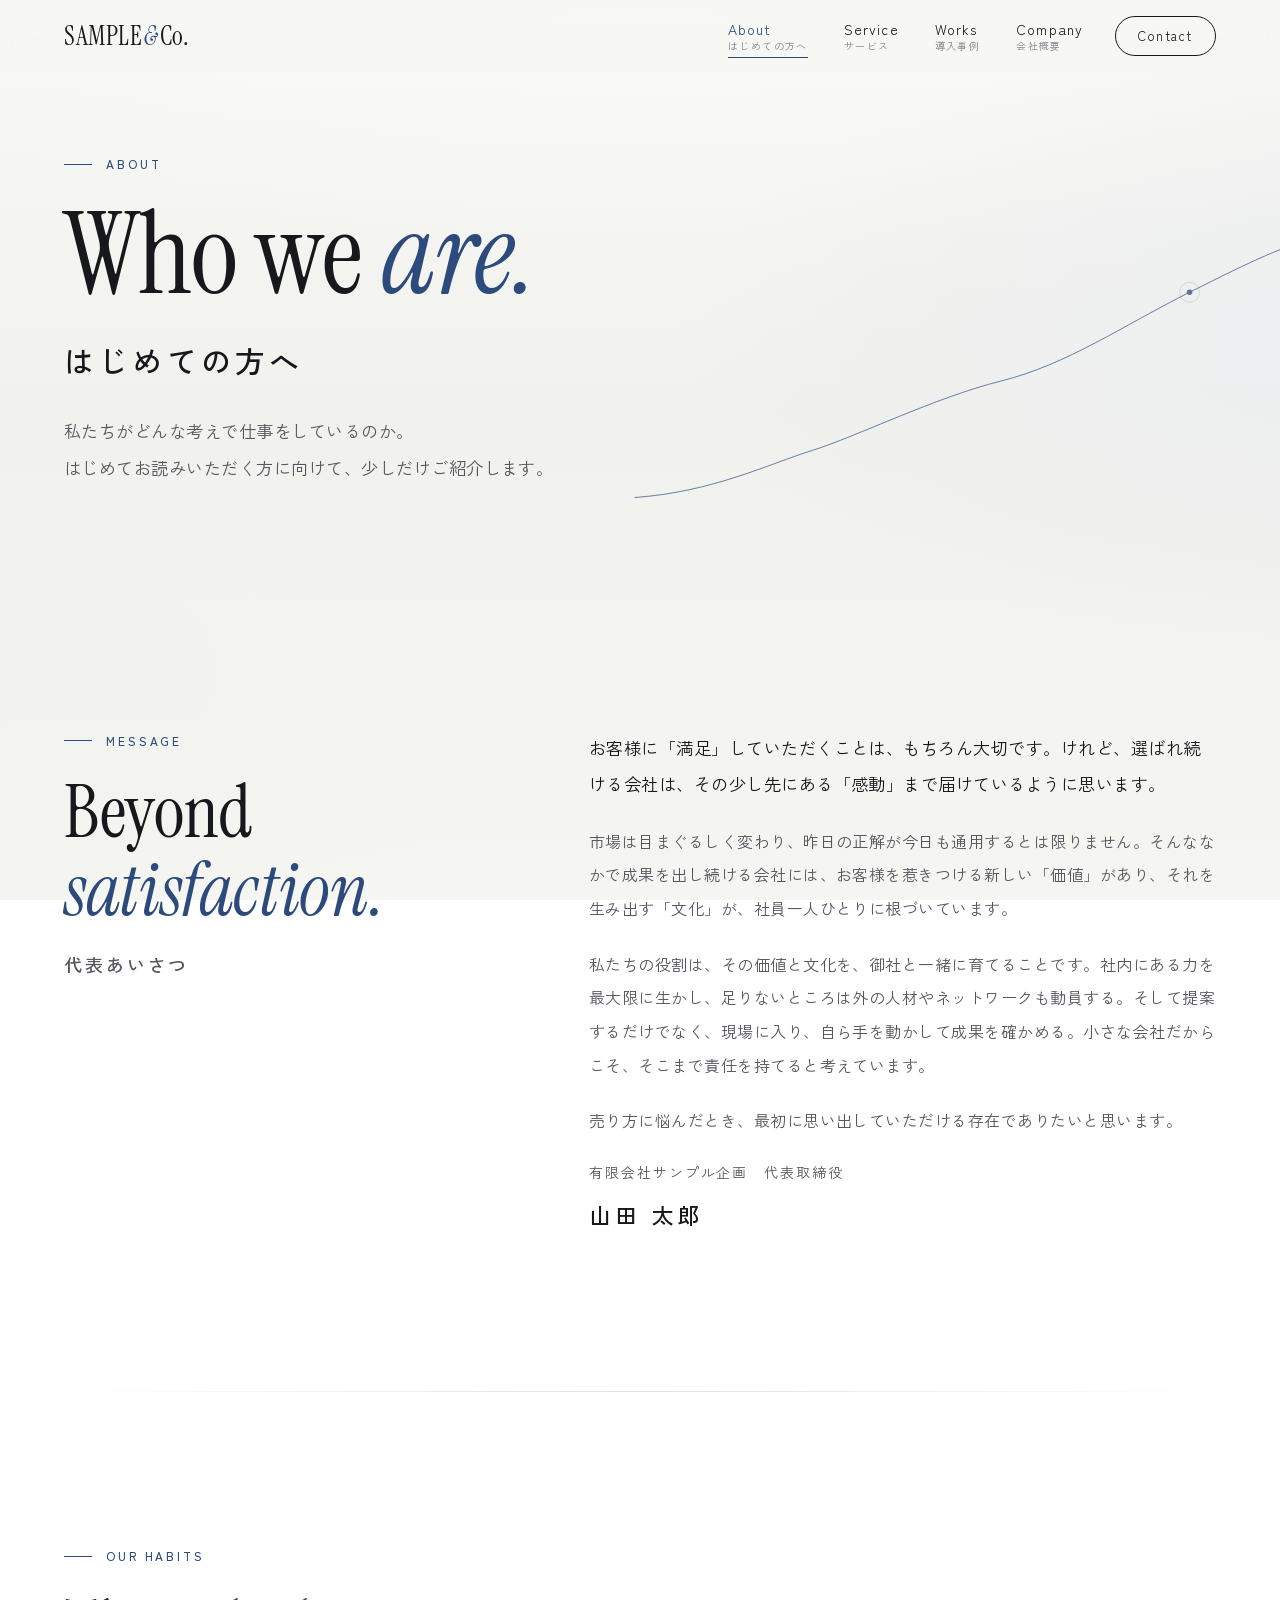
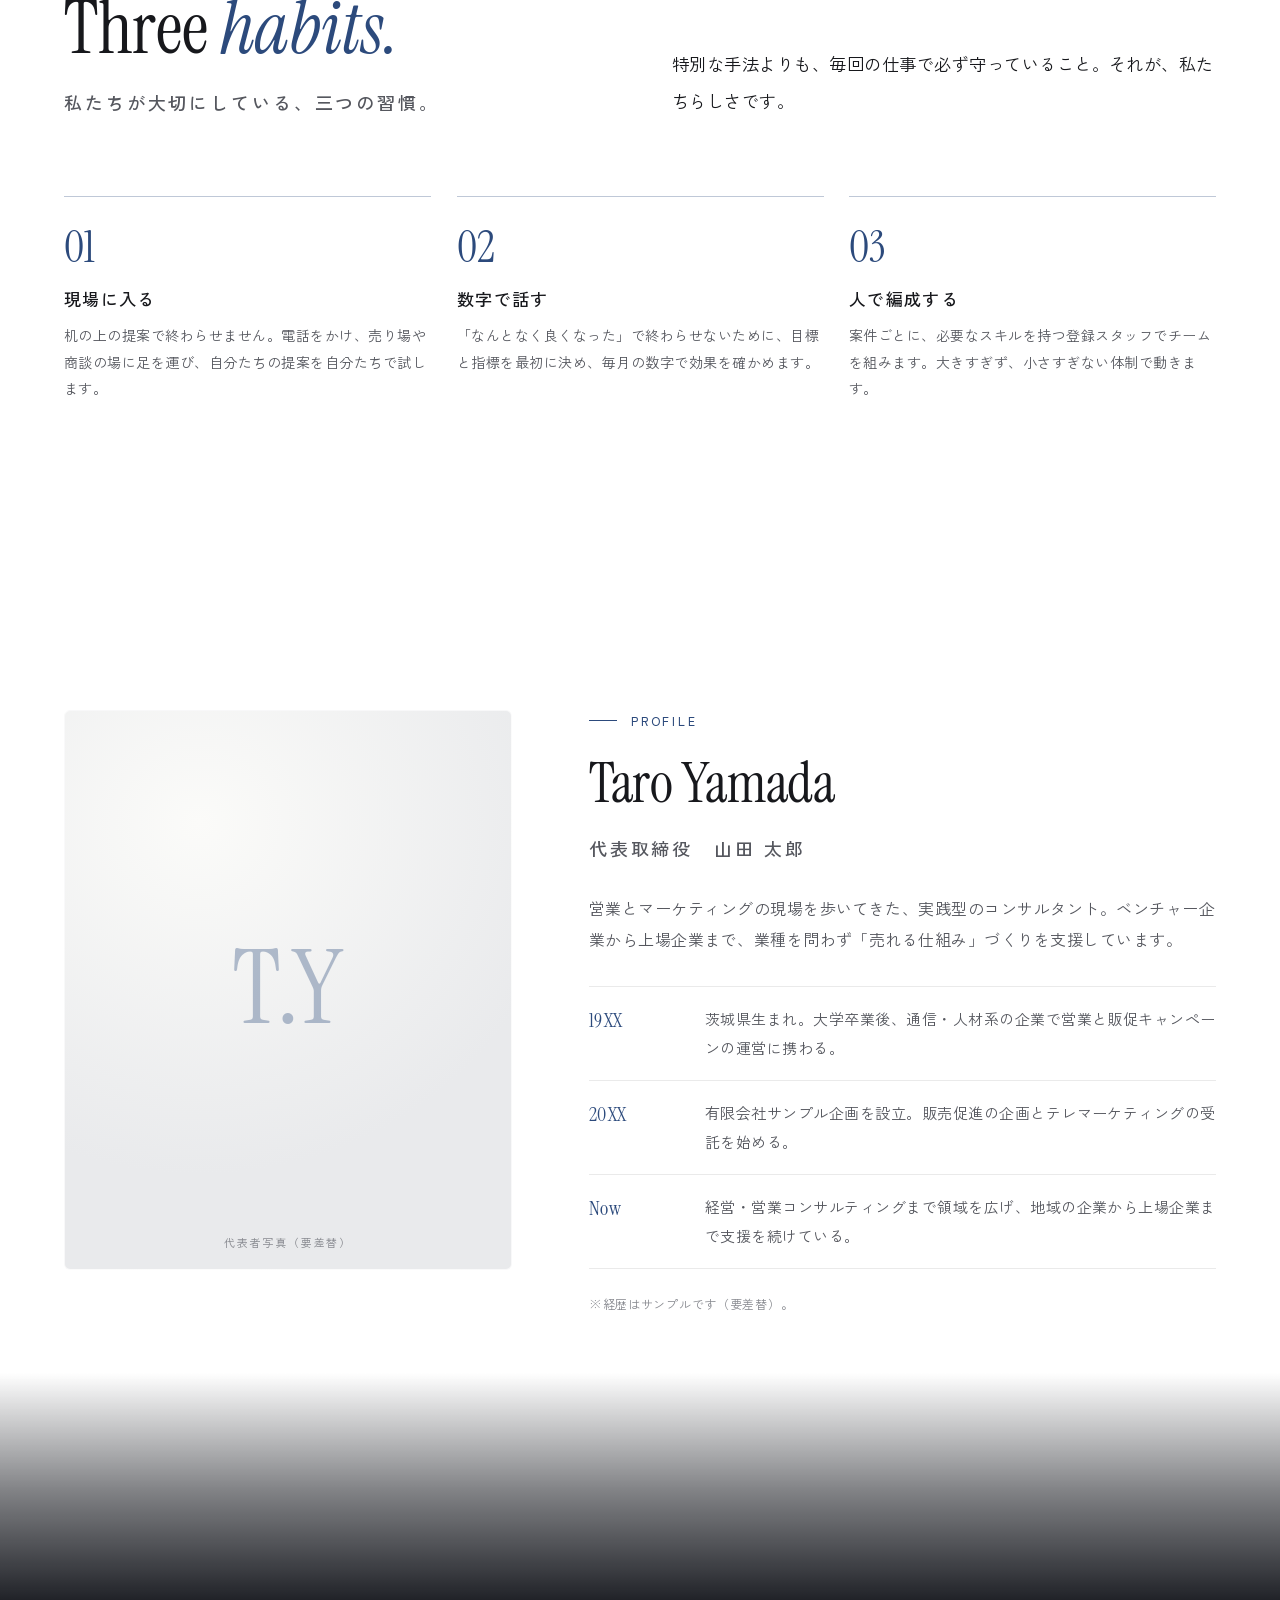
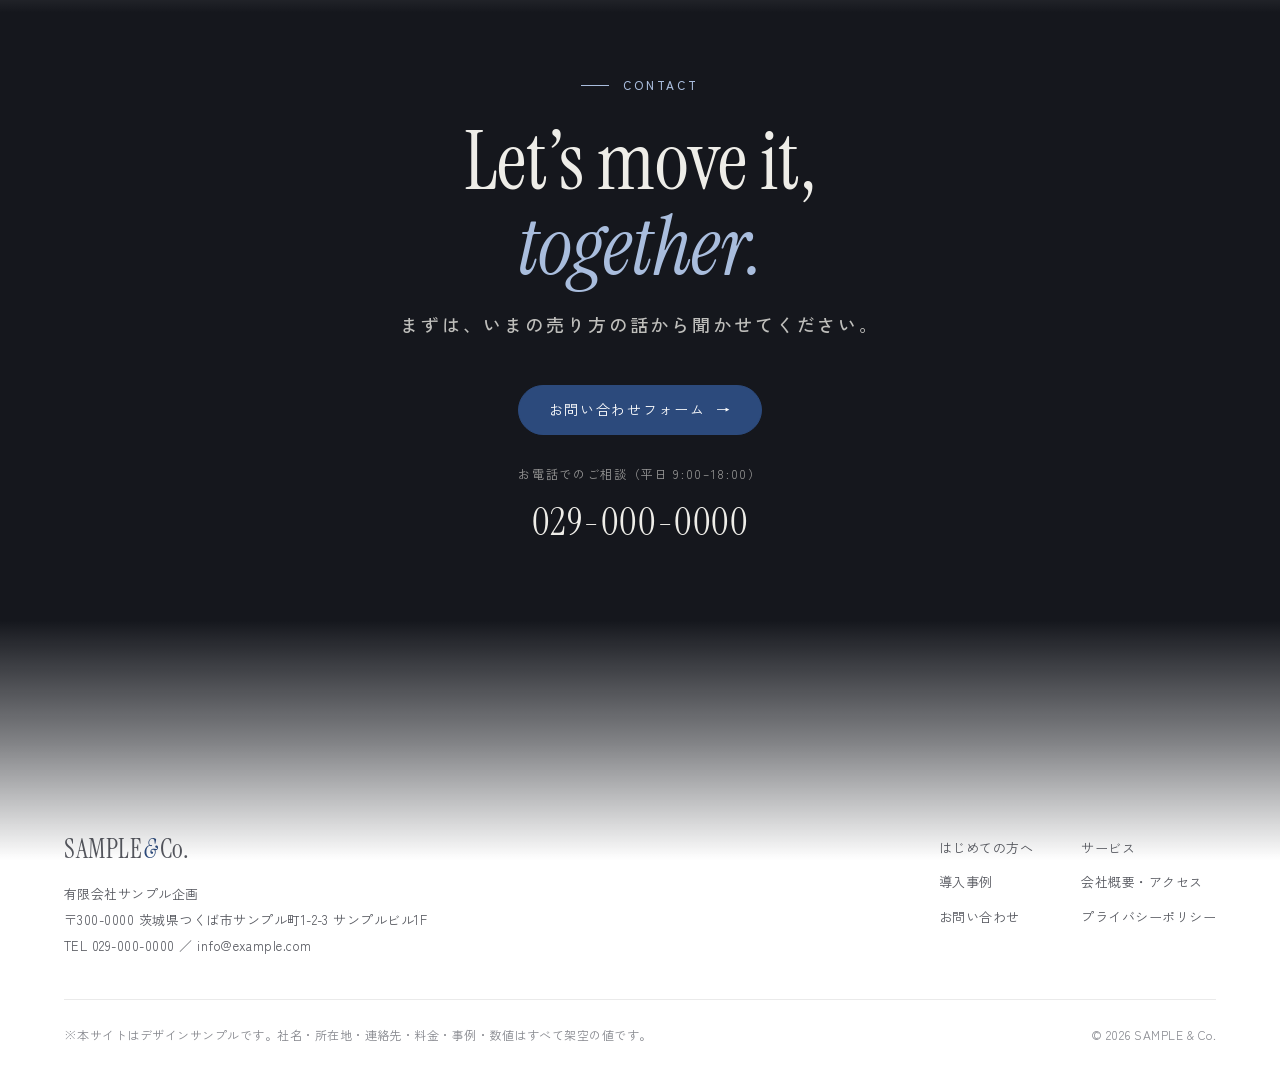
==== about.html @ 2509d03f "Add corporate site renewal sample (static, 8 pages) Sales/marketing consulting company site with sam" ====
<!DOCTYPE html>
<html lang="ja">
<head>
<meta charset="UTF-8">
<meta name="viewport" content="width=device-width, initial-scale=1">
<script>document.documentElement.classList.add('js')</script>
<title>はじめての方へ｜SAMPLE &amp; Co.</title>
<meta name="description" content="SAMPLE & Co.（有限会社サンプル企画）の考え方と働き方。企画を渡して終わりにせず、現場で動き、数字で確かめ、人で編成するマーケティング会社です。">
<!-- 要差替: サンプル公開中は検索除外。本番公開時にこの行を削除 -->
<meta name="robots" content="noindex, nofollow">
<link rel="canonical" href="https://fujikurakenjiwork-beep.github.io/marketing-consulting-hp/about.html">
<meta property="og:type" content="article">
<meta property="og:site_name" content="SAMPLE &amp; Co.">
<meta property="og:title" content="はじめての方へ｜SAMPLE &amp; Co.">
<meta property="og:description" content="SAMPLE & Co.（有限会社サンプル企画）の考え方と働き方。企画を渡して終わりにせず、現場で動き、数字で確かめ、人で編成するマーケティング会社です。">
<meta property="og:url" content="https://fujikurakenjiwork-beep.github.io/marketing-consulting-hp/about.html">
<link rel="icon" href="favicon.svg" type="image/svg+xml">
<link rel="preconnect" href="https://fonts.googleapis.com">
<link rel="preconnect" href="https://fonts.gstatic.com" crossorigin>
<link href="https://fonts.googleapis.com/css2?family=Instrument+Serif:ital@0;1&family=Zen+Kaku+Gothic+New:wght@400;500;700&display=swap" rel="stylesheet">
<link rel="stylesheet" href="assets/style.css">
</head>
<body>
<div class="bg-canvas" aria-hidden="true"></div>
<div class="bg-grain" aria-hidden="true"></div>
<a class="skip" href="#main">本文へスキップ</a>

<header class="header">
  <a class="logo" href="index.html" aria-label="SAMPLE &amp; Co. トップページ">SAMPLE<i>&amp;</i>Co.</a>
  <nav class="nav" aria-label="メイン">
    <a href="about.html" aria-current="page">About<small>はじめての方へ</small></a>
    <a href="service.html">Service<small>サービス</small></a>
    <a href="works.html">Works<small>導入事例</small></a>
    <a href="company.html">Company<small>会社概要</small></a>
  </nav>
  <a class="btn btn--sm header-cta" href="contact.html">Contact</a>
  <button class="menu-btn" type="button" aria-expanded="false" aria-controls="sp-menu" aria-label="メニューを開く"><span></span><span></span></button>
</header>
<nav class="sp-menu" id="sp-menu" aria-label="スマートフォン用メニュー">
  <a href="index.html">Home<small>トップ</small></a>
  <a href="about.html">About<small>はじめての方へ</small></a>
  <a href="service.html">Service<small>サービス</small></a>
  <a href="works.html">Works<small>導入事例</small></a>
  <a href="company.html">Company<small>会社概要・アクセス</small></a>
  <a href="contact.html">Contact<small>お問い合わせ</small></a>
  <a class="sp-tel" href="tel:0290000000">TEL 029-000-0000（平日 9:00–18:00）</a><!-- 要差替 -->
</nav>

<main id="main">

<section class="page-hero">
  <div class="inner kv-inner">
    <p class="kicker rise" style="--d:60">About</p>
    <h1>
      <span class="h-display rise" style="--d:140">Who we <em>are.</em></span>
      <span class="h1-ja rise" style="--d:300">はじめての方へ</span>
    </h1>
    <p class="lead rise" style="--d:440">私たちがどんな考えで仕事をしているのか。<br class="pc">はじめてお読みいただく方に向けて、少しだけご紹介します。</p>
  </div>
  <div class="motion" aria-hidden="true">
    <svg viewBox="0 0 1200 600" preserveAspectRatio="xMidYMid meet">
      <path class="trail-base" d="M-20,540 C120,530 220,480 300,455 S520,360 640,330 S860,230 980,170 S1140,90 1240,60"/>
      <path class="trail" pathLength="1" d="M-20,540 C120,530 220,480 300,455 S520,360 640,330 S860,230 980,170 S1140,90 1240,60"/>
      <g transform="translate(980 170)"><g class="node" style="--nd:2200ms"><circle class="ring" r="18"/><circle class="dot" r="5"/></g></g>
    </svg>
  </div>
</section>

<section id="message">
  <div class="inner two-col">
    <div>
      <p class="kicker reveal">Message</p>
      <h2 class="h2 reveal">Beyond<br><em>satisfaction.</em></h2>
      <p class="h-sub reveal">代表あいさつ</p>
    </div>
    <div class="prose">
      <!-- 要差替: 代表あいさつはサンプル文 -->
      <p class="lead reveal" style="color:var(--ink)">お客様に「満足」していただくことは、もちろん大切です。けれど、選ばれ続ける会社は、その少し先にある「感動」まで届けているように思います。</p>
      <p class="reveal">市場は目まぐるしく変わり、昨日の正解が今日も通用するとは限りません。そんななかで成果を出し続ける会社には、お客様を惹きつける新しい「価値」があり、それを生み出す「文化」が、社員一人ひとりに根づいています。</p>
      <p class="reveal">私たちの役割は、その価値と文化を、御社と一緒に育てることです。社内にある力を最大限に生かし、足りないところは外の人材やネットワークも動員する。そして提案するだけでなく、現場に入り、自ら手を動かして成果を確かめる。小さな会社だからこそ、そこまで責任を持てると考えています。</p>
      <p class="reveal">売り方に悩んだとき、最初に思い出していただける存在でありたいと思います。</p>
      <p class="sign reveal">有限会社サンプル企画　代表取締役<b>山田 太郎</b></p><!-- 要差替 -->
    </div>
  </div>
</section>

<div class="hairline" aria-hidden="true"></div>

<section id="habits">
  <div class="inner">
    <div class="sec-head">
      <div>
        <p class="kicker reveal">Our habits</p>
        <h2 class="h2 reveal">Three <em>habits.</em></h2>
        <p class="h-sub reveal">私たちが大切にしている、三つの習慣。</p>
      </div>
      <p class="lead reveal">特別な手法よりも、毎回の仕事で必ず守っていること。それが、私たちらしさです。</p>
    </div>
    <ol class="steps steps--3 stagger">
      <li style="--i:0"><h3>現場に入る</h3><p>机の上の提案で終わらせません。電話をかけ、売り場や商談の場に足を運び、自分たちの提案を自分たちで試します。</p></li>
      <li style="--i:1"><h3>数字で話す</h3><p>「なんとなく良くなった」で終わらせないために、目標と指標を最初に決め、毎月の数字で効果を確かめます。</p></li>
      <li style="--i:2"><h3>人で編成する</h3><p>案件ごとに、必要なスキルを持つ登録スタッフでチームを組みます。大きすぎず、小さすぎない体制で動きます。</p></li>
    </ol>
  </div>
</section>

<section id="profile">
  <div class="inner two-col">
    <div>
      <div class="portrait reveal"><span>T.Y</span><small>代表者写真（要差替）</small></div>
    </div>
    <div>
      <p class="kicker reveal">Profile</p>
      <h2 class="h2 reveal" style="font-size:clamp(36px,4.4vw,64px)">Taro Yamada</h2>
      <p class="h-sub reveal">代表取締役　山田 太郎</p><!-- 要差替 -->
      <p class="reveal" style="margin-top:28px;color:var(--ink-2)">営業とマーケティングの現場を歩いてきた、実践型のコンサルタント。ベンチャー企業から上場企業まで、業種を問わず「売れる仕組み」づくりを支援しています。</p>
      <!-- 要差替: 経歴はサンプル -->
      <ul class="timeline stagger">
        <li style="--i:0"><b>19XX</b><span>茨城県生まれ。大学卒業後、通信・人材系の企業で営業と販促キャンペーンの運営に携わる。</span></li>
        <li style="--i:1"><b>20XX</b><span>有限会社サンプル企画を設立。販売促進の企画とテレマーケティングの受託を始める。</span></li>
        <li style="--i:2"><b>Now</b><span>経営・営業コンサルティングまで領域を広げ、地域の企業から上場企業まで支援を続けている。</span></li>
      </ul>
      <p class="note">※経歴はサンプルです（要差替）。</p>
    </div>
  </div>
</section>

<section class="section-dark cta">
  <div class="inner">
    <p class="kicker reveal" style="justify-content:center">Contact</p>
    <h2 class="h2 reveal">Let’s move it,<br><em>together.</em></h2>
    <p class="h-sub reveal">まずは、いまの売り方の話から聞かせてください。</p>
    <div class="cta-actions reveal">
      <a class="btn btn--accent" href="contact.html">お問い合わせフォーム <span class="arrow" aria-hidden="true">→</span></a>
    </div>
    <a class="tel reveal" href="tel:0290000000"><small>お電話でのご相談（平日 9:00–18:00）</small>029-000-0000</a><!-- 要差替 -->
  </div>
</section>
</main>

<footer class="footer">
  <div class="footer-inner">
    <div class="footer-brand">
      <a class="logo" href="index.html">SAMPLE<i>&amp;</i>Co.</a>
      <!-- 要差替: 社名・所在地・電話 -->
      <p>有限会社サンプル企画<br>〒300-0000 茨城県つくば市サンプル町1-2-3 サンプルビル1F<br>TEL 029-000-0000 ／ info@example.com</p>
    </div>
    <nav class="footer-nav" aria-label="フッター">
      <a href="about.html">はじめての方へ</a><a href="service.html">サービス</a>
      <a href="works.html">導入事例</a><a href="company.html">会社概要・アクセス</a>
      <a href="contact.html">お問い合わせ</a><a href="privacy.html">プライバシーポリシー</a>
    </nav>
  </div>
  <div class="footer-bottom">
    <p>※本サイトはデザインサンプルです。社名・所在地・連絡先・料金・事例・数値はすべて架空の値です。</p>
    <p>© <span class="js-year">2026</span> SAMPLE &amp; Co.</p>
  </div>
</footer>
<div class="cta-fixed"><a class="btn" href="tel:0290000000">電話する</a><a class="btn btn--accent" href="contact.html">お問い合わせ</a></div>

<script src="assets/main.js"></script>
</body>
</html>
---- assets/style.css ----
/* =========================================================
   SAMPLE & Co. — 共通スタイル
   ブランドの動詞: 「動かす（MOVE）」 → キー演出: KVで上昇線が描かれ、
   01企画 → 02実践 → 03検証 の節点が順に灯る（ページで1箇所のみ）
   ========================================================= */

/* 0. トークン — 無彩色 + 藍1色 */
:root{
  --font-display:"Instrument Serif","Times New Roman",serif;
  --font-body:"Zen Kaku Gothic New","Hiragino Sans","Yu Gothic",sans-serif;
  --ink:#17181c;
  --ink-2:#55575e;
  --ink-3:#86888e;
  --paper:#f6f6f3;
  --paper-2:#eeeeea;
  --dark:#15171d;
  --dark-rgb:21,23,29;
  --on-dark:#eeede8;
  --accent:#2c4a7c;
  --accent-rgb:44,74,124;
  --accent-light:#a9bddd;   /* 濃色セクション上のアクセント */
  --line:rgba(23,24,28,.09);
  --card:rgba(255,255,255,.55);
  --ease:cubic-bezier(.22,1,.36,1);
  --dur:1100ms;
  --stagger:80ms;
  --radius:6px;
  --max:1200px;
  --gutter:clamp(20px,5vw,72px);
  --header-h:72px;
}

*{box-sizing:border-box;margin:0;padding:0}
html{scroll-behavior:smooth;-webkit-text-size-adjust:100%}
body{
  font-family:var(--font-body);color:var(--ink);background:var(--paper);
  line-height:1.9;letter-spacing:.03em;font-feature-settings:"palt";
  overflow-x:hidden;-webkit-font-smoothing:antialiased;
}
img,svg{max-width:100%;display:block}
a{color:inherit;text-decoration:none}
ul,ol{list-style:none}
button,input,select,textarea{font:inherit;color:inherit}
[id]{scroll-margin-top:calc(var(--header-h) + 24px)}
:focus-visible{outline:2px solid var(--accent);outline-offset:3px;border-radius:2px}
.skip{position:absolute;left:-9999px;top:8px;z-index:200;background:var(--ink);color:var(--paper);padding:8px 16px;border-radius:4px}
.skip:focus{left:8px}
.pc{display:inline}
@media (max-width:767px){.pc{display:none}}

/* =========================================================
   処方A — ページ全体を1枚の連続背景に
   ========================================================= */
.bg-canvas{position:fixed;inset:0;z-index:-2;pointer-events:none;
  background:
    radial-gradient(130% 70% at 50% -15%, #fcfcfa 0%, rgba(252,252,250,0) 62%),
    radial-gradient(95% 60% at 108% 38%, #eceef0 0%, rgba(236,238,240,0) 58%),
    radial-gradient(85% 60% at -8% 74%, #f2f2ee 0%, rgba(242,242,238,0) 60%),
    linear-gradient(180deg, #f8f8f5 0%, #f1f1ed 46%, #f5f5f2 100%);
  filter:blur(.4px);
}
/* 処方B — SVGグレインでバンディングを撹拌 */
.bg-grain{position:fixed;inset:0;z-index:-1;pointer-events:none;opacity:.04;mix-blend-mode:overlay;
  background-image:url("data:image/svg+xml,%3Csvg xmlns='http://www.w3.org/2000/svg' width='200' height='200'%3E%3Cfilter id='n'%3E%3CfeTurbulence type='fractalNoise' baseFrequency='.85' numOctaves='3' stitchTiles='stitch'/%3E%3C/filter%3E%3Crect width='200' height='200' filter='url(%23n)'/%3E%3C/svg%3E");
  background-size:200px 200px}
body{background:transparent}

section{background:transparent;position:relative;padding:clamp(96px,12vw,168px) var(--gutter)}
.inner{max-width:var(--max);margin:0 auto}

/* 処方C — 濃色反転は ±96px はみ出し、240px かけて溶かす */
.section-dark{color:var(--on-dark);isolation:isolate;padding-block:clamp(168px,16vw,240px)}
.section-dark::before{content:"";position:absolute;inset:-96px 0;z-index:-1;
  background:linear-gradient(180deg,
    rgba(var(--dark-rgb),0) 0%,
    rgba(var(--dark-rgb),.55) 120px,
    var(--dark) 240px,
    var(--dark) calc(100% - 240px),
    rgba(var(--dark-rgb),.55) calc(100% - 120px),
    rgba(var(--dark-rgb),0) 100%)}
.section-dark .kicker{color:var(--accent-light)}
.section-dark .kicker::before{background:var(--accent-light)}
.section-dark .h-sub,.section-dark .lead,.section-dark p{color:rgba(238,237,232,.78)}
.section-dark em,.section-dark .h2 em,.section-dark .h-display em{color:var(--accent-light)}
.section-dark .btn{border-color:rgba(238,237,232,.5)}
.section-dark .btn:hover{background:var(--on-dark);color:var(--dark)}
.hairline{height:1px;opacity:.6;margin:0 var(--gutter);
  background:linear-gradient(90deg, transparent, rgba(var(--accent-rgb),.28), transparent)}

/* =========================================================
   処方E — モーション（ゆっくり像を結ぶ）
   ========================================================= */
@keyframes reveal{from{opacity:0;transform:translateY(26px) scale(.988);filter:blur(7px)}to{opacity:1;transform:none;filter:blur(0)}}
.js .reveal{animation:reveal var(--dur) var(--ease) both;animation-play-state:paused}
.js .reveal.is-in{animation-play-state:running}
.js .stagger>*{animation:reveal var(--dur) var(--ease) both;animation-play-state:paused;animation-delay:calc(var(--i,0)*var(--stagger))}
.js .stagger.is-in>*{animation-play-state:running}
@supports (animation-timeline: view()){
  .js .reveal{animation:reveal linear both;animation-timeline:view();animation-range:entry 8% cover 30%;animation-play-state:running}
}
/* ファーストビュー用：読み込み完了で立ち上がる */
.js .rise{opacity:0;transform:translateY(24px);filter:blur(6px);
  transition:opacity var(--dur) var(--ease),transform var(--dur) var(--ease),filter var(--dur) var(--ease);
  transition-delay:calc(var(--d,0)*1ms)}
.js.is-ready .rise{opacity:1;transform:none;filter:blur(0)}

@media (prefers-reduced-motion:reduce){
  html{scroll-behavior:auto}
  .js .reveal,.js .stagger>*{animation:none!important;opacity:1!important;transform:none!important;filter:none!important}
  .js .rise{transition:none!important;opacity:1!important;transform:none!important;filter:none!important}
  .trail{transition:none!important;stroke-dashoffset:0!important}
  .node,.node-label{transition:none!important;opacity:1!important;transform:none!important}
  #loading{display:none}
  *{transition-duration:0s!important}
}

/* =========================================================
   1. ローディング（index のみ・1.2秒以内に開ける）
   ========================================================= */
#loading{position:fixed;inset:0;z-index:100;background:var(--paper);display:grid;place-items:center;
  transition:opacity 700ms var(--ease),visibility 0s 700ms}
#loading.is-done{opacity:0;visibility:hidden}
#loading .word{font-family:var(--font-display);font-size:clamp(34px,6vw,72px);letter-spacing:.06em;display:flex;overflow:hidden;line-height:1.2}
#loading .word span{display:inline-block;transform:translateY(110%);animation:rise-up 900ms var(--ease) forwards;animation-delay:calc(var(--i)*45ms);white-space:pre}
#loading .bar{width:min(240px,50vw);height:1px;margin:18px auto 0;background:var(--accent);transform:scaleX(0);transform-origin:left;animation:bar 1000ms var(--ease) 100ms forwards}
@keyframes rise-up{to{transform:none}}
@keyframes bar{to{transform:scaleX(1)}}

/* =========================================================
   2. ヘッダー（backdrop-filter はここ1箇所のみ）
   ========================================================= */
.header{position:fixed;top:0;left:0;right:0;z-index:50;height:var(--header-h);display:flex;align-items:center;gap:32px;
  padding:0 var(--gutter);backdrop-filter:blur(12px);-webkit-backdrop-filter:blur(12px);
  background:rgba(246,246,243,.62)}
.logo{font-family:var(--font-display);font-size:26px;letter-spacing:.02em;line-height:1;white-space:nowrap}
.logo i{color:var(--accent);padding:0 .06em}
.nav{display:flex;gap:36px;margin-left:auto}
.nav a{position:relative;display:grid;font-size:14px;letter-spacing:.08em;line-height:1.3;padding:6px 0}
.nav a small{font-size:10px;letter-spacing:.14em;color:var(--ink-3)}
.nav a::after{content:"";position:absolute;left:0;bottom:0;height:1px;width:100%;background:currentColor;transform:scaleX(0);transform-origin:right;transition:transform 600ms var(--ease)}
.nav a:hover::after,.nav a[aria-current="page"]::after{transform:scaleX(1);transform-origin:left}
.nav a[aria-current="page"]{color:var(--accent)}
.btn{display:inline-flex;align-items:center;justify-content:center;gap:10px;padding:14px 30px;border:1px solid currentColor;border-radius:999px;
  font-size:14px;letter-spacing:.12em;line-height:1.4;transition:background 600ms var(--ease),color 600ms var(--ease),border-color 600ms var(--ease);cursor:pointer;background:transparent}
.btn:hover{background:var(--ink);color:var(--paper);border-color:var(--ink)}
.btn--accent{background:var(--accent);border-color:var(--accent);color:#fff}
.btn--accent:hover{background:var(--ink);border-color:var(--ink)}
.section-dark .btn--accent{border-color:var(--accent)}
.btn--sm{padding:10px 22px;font-size:13px}
.btn .arrow{transition:transform 600ms var(--ease)}
.btn:hover .arrow{transform:translateX(4px)}
.menu-btn{display:none;width:44px;height:44px;border:0;background:transparent;position:relative;cursor:pointer;margin-left:auto}
.menu-btn span{position:absolute;left:11px;right:11px;height:1px;background:var(--ink);transition:transform 500ms var(--ease)}
.menu-btn span:nth-child(1){top:18px}
.menu-btn span:nth-child(2){top:26px}
.menu-open .menu-btn span:nth-child(1){transform:translateY(4px) rotate(20deg)}
.menu-open .menu-btn span:nth-child(2){transform:translateY(-4px) rotate(-20deg)}
.sp-menu{position:fixed;inset:0;z-index:45;background:var(--paper);padding:calc(var(--header-h) + 32px) var(--gutter) 40px;
  display:flex;flex-direction:column;gap:6px;visibility:hidden;opacity:0;transition:opacity 500ms var(--ease),visibility 0s 500ms;overflow-y:auto}
.menu-open .sp-menu{visibility:visible;opacity:1;transition:opacity 500ms var(--ease)}
.sp-menu a{display:flex;align-items:baseline;justify-content:space-between;gap:16px;padding:16px 0;border-bottom:1px solid var(--line);font-family:var(--font-display);font-size:32px;line-height:1.2}
.sp-menu a small{font-family:var(--font-body);font-size:12px;letter-spacing:.14em;color:var(--ink-3)}
.sp-menu .sp-tel{margin-top:24px;font-family:var(--font-body);font-size:14px;color:var(--ink-2);border:0;display:block}
.menu-open{overflow:hidden}
@media (max-width:899px){
  .nav,.header-cta{display:none}
  .menu-btn{display:block}
}

/* =========================================================
   3. 見出し — 欧文ディスプレイ × 和文サブの2層
   ========================================================= */
.h-display{display:block;font-family:var(--font-display);font-weight:400;line-height:.98;letter-spacing:-.01em;font-size:clamp(58px,10.5vw,156px)}
.h-display em,.h2 em{font-style:italic;color:var(--accent)}
.h1-ja{display:block;font-size:clamp(22px,3vw,38px);font-weight:500;letter-spacing:.14em;line-height:1.6;margin-top:clamp(16px,2vw,28px)}
.h2{font-family:var(--font-display);font-weight:400;font-size:clamp(42px,5.8vw,86px);line-height:1.04;letter-spacing:-.005em}
.h-sub{font-size:clamp(15px,1.5vw,18px);letter-spacing:.16em;color:var(--ink-2);margin-top:18px;font-weight:500}
.h3{font-size:clamp(19px,1.9vw,24px);font-weight:500;line-height:1.6;letter-spacing:.06em}
.lead{font-size:clamp(16px,1.35vw,18px);line-height:2.15;max-width:40em}
.kicker{display:flex;align-items:center;gap:14px;font-size:12px;letter-spacing:.24em;text-transform:uppercase;color:var(--accent);margin-bottom:22px;font-weight:500}
.kicker::before{content:"";width:28px;height:1px;background:var(--accent)}
.note{font-size:12px;color:var(--ink-3);margin-top:24px;letter-spacing:.06em}
.section-dark .note{color:rgba(238,237,232,.5)}
.link-arrow{display:inline-flex;align-items:center;gap:12px;font-size:14px;letter-spacing:.12em;padding-bottom:6px;border-bottom:1px solid currentColor;margin-top:32px}
.link-arrow::after{content:"→";transition:transform 600ms var(--ease)}
.link-arrow:hover::after{transform:translateX(5px)}
.sec-head{display:grid;grid-template-columns:minmax(0,1fr) minmax(0,1fr);gap:clamp(24px,5vw,80px);align-items:end;margin-bottom:clamp(48px,6vw,88px)}
.sec-head .lead{justify-self:end}
@media (max-width:899px){.sec-head{grid-template-columns:1fr}.sec-head .lead{justify-self:start}}

/* =========================================================
   4. KV と キー演出（上昇線）
   ========================================================= */
.kv{min-height:100svh;display:grid;align-content:center;padding-top:calc(var(--header-h) + 48px);padding-bottom:clamp(72px,10vw,120px);overflow:hidden}
.kv-inner{width:100%;position:relative;z-index:1}
.kv-title{font-weight:400}
.kv-lead{margin-top:clamp(24px,3vw,40px);font-size:clamp(15px,1.3vw,17px);line-height:2.1;color:var(--ink-2);max-width:36em}
.kv-actions{display:flex;flex-wrap:wrap;gap:14px;margin-top:clamp(32px,4vw,48px)}
.motion{position:absolute;right:calc(var(--gutter) * -0.5);bottom:clamp(40px,8vh,96px);width:min(62vw,1000px);aspect-ratio:2/1;pointer-events:none}
.motion svg{width:100%;height:100%;overflow:visible}
.motion pattern circle{fill:rgba(23,24,28,.16)}
.trail-base{fill:none;stroke:rgba(var(--accent-rgb),.12);stroke-width:1}
.trail{fill:none;stroke:var(--accent);stroke-width:1.6;stroke-linecap:round;stroke-dasharray:1;stroke-dashoffset:1;
  transition:stroke-dashoffset 2600ms cubic-bezier(.65,0,.35,1) 500ms}
.js.is-ready .trail{stroke-dashoffset:0}
.no-js .trail,html:not(.js) .trail{stroke-dashoffset:0}
.node{transform-box:fill-box;transform-origin:center;opacity:0;transform:scale(.4);transition:opacity 900ms var(--ease),transform 900ms var(--ease);transition-delay:var(--nd,0ms)}
.node .dot{fill:var(--accent)}
.node .ring{fill:none;stroke:rgba(var(--accent-rgb),.35);stroke-width:1}
.js.is-ready .node{opacity:1;transform:none}
html:not(.js) .node,html:not(.js) .node-label{opacity:1;transform:none}
.node-label{position:absolute;transform:translate(-50%,calc(-100% - 22px));text-align:center;opacity:0;white-space:nowrap;
  transition:opacity 900ms var(--ease),transform 900ms var(--ease);transition-delay:var(--nd,0ms)}
.js.is-ready .node-label{opacity:1;transform:translate(-50%,calc(-100% - 30px))}
.node-label b{display:block;font-family:var(--font-display);font-weight:400;font-size:clamp(15px,1.5vw,22px);color:var(--accent);line-height:1}
.node-label span{display:block;font-size:clamp(11px,1vw,13px);letter-spacing:.14em;color:var(--ink-2);margin-top:4px}
@media (max-width:899px){
  .motion{position:relative;right:auto;bottom:auto;width:100%;margin-top:56px}
}

/* 下層ページのヒーロー（同じ線モチーフを短く再演） */
.page-hero{min-height:clamp(440px,64svh,660px);display:grid;align-content:end;padding-top:calc(var(--header-h) + 64px);padding-bottom:clamp(56px,7vw,96px);overflow:hidden}
.page-hero .h-display{font-size:clamp(56px,9vw,132px)}
.page-hero .h1-ja{font-size:clamp(20px,2.4vw,30px)}
.page-hero .lead{margin-top:28px;color:var(--ink-2)}
.page-hero .motion{width:min(52vw,780px);bottom:clamp(24px,5vh,64px);opacity:.75}
@media (max-width:899px){.page-hero .motion{display:none}}

/* =========================================================
   5. コンテンツ部品
   ========================================================= */
.two-col{display:grid;grid-template-columns:minmax(0,5fr) minmax(0,7fr);gap:clamp(32px,6vw,96px);align-items:start}
.two-col > :first-child{position:sticky;top:calc(var(--header-h) + 40px)}
.two-col .lead + p,.prose p + p{margin-top:1.4em}
.prose p{color:var(--ink-2);line-height:2.1}
@media (max-width:899px){.two-col{grid-template-columns:1fr}.two-col > :first-child{position:static}}

.grid{display:grid;gap:clamp(20px,2.4vw,36px);grid-template-columns:repeat(3,minmax(0,1fr))}
.grid--2{grid-template-columns:repeat(2,minmax(0,1fr))}
@media (max-width:1023px){.grid{grid-template-columns:repeat(2,minmax(0,1fr))}}
@media (max-width:639px){.grid,.grid--2{grid-template-columns:1fr}}

.card{position:relative;display:flex;flex-direction:column;gap:18px;padding:clamp(28px,3vw,40px);border-radius:var(--radius);
  background:var(--card);border:1px solid rgba(255,255,255,.7);box-shadow:0 1px 0 rgba(23,24,28,.04);
  transition:transform 700ms var(--ease),background 700ms var(--ease)}
a.card:hover{transform:translateY(-4px);background:rgba(255,255,255,.8)}
.card .num{font-family:var(--font-display);font-size:15px;color:var(--accent);letter-spacing:.06em}
.card .en{font-family:var(--font-display);font-size:clamp(28px,2.6vw,36px);line-height:1}
.card .h3{margin-top:-4px}
.card p{font-size:15px;color:var(--ink-2);line-height:2}
.card .icon{width:56px;height:56px;color:var(--accent)}
.card .icon *{fill:none;stroke:currentColor;stroke-width:1.4;stroke-linecap:round;stroke-linejoin:round}
.card .more{margin-top:auto;padding-top:8px;font-size:13px;letter-spacing:.12em;color:var(--accent);display:flex;align-items:center;gap:10px}
.card .more::after{content:"→";transition:transform 600ms var(--ease)}
a.card:hover .more::after{transform:translateX(5px)}
.tags{display:flex;flex-wrap:wrap;gap:8px}
.tag{font-size:12px;letter-spacing:.08em;padding:4px 12px;border-radius:999px;border:1px solid rgba(var(--accent-rgb),.3);color:var(--accent);line-height:1.6}
.tag--plain{border-color:var(--line);color:var(--ink-2)}
.tag--dark{border-color:rgba(238,237,232,.25);color:rgba(238,237,232,.8)}

/* 数字 */
.stats{display:grid;grid-template-columns:repeat(3,minmax(0,1fr));gap:clamp(24px,3vw,48px)}
.stat .num{font-family:var(--font-display);font-size:clamp(56px,6.4vw,104px);line-height:1;color:var(--on-dark)}
.stat .unit{font-size:16px;margin-left:6px;letter-spacing:.1em}
.stat .label{font-size:13px;letter-spacing:.14em;margin-top:12px}
@media (max-width:639px){.stats{grid-template-columns:1fr}}

.way-grid{display:grid;grid-template-columns:minmax(0,5fr) minmax(0,7fr);gap:clamp(32px,6vw,96px);margin-top:clamp(48px,6vw,80px);align-items:end}
@media (max-width:899px){.way-grid{grid-template-columns:1fr}}


/* 事例 */
.case{gap:20px}
.case-meta{display:flex;flex-wrap:wrap;justify-content:space-between;align-items:center;gap:10px 12px}
.case-meta .num{font-size:14px;white-space:nowrap}
.case dl{display:grid;grid-template-columns:auto 1fr;gap:10px 18px;font-size:14px;line-height:1.9;margin-top:4px}
.case dt{color:var(--accent);letter-spacing:.12em;font-weight:500;white-space:nowrap}
.case dd{color:var(--ink-2)}
.case .result{margin-top:auto;padding-top:18px;border-top:1px solid var(--line);font-size:15px;font-weight:500;letter-spacing:.04em;color:var(--ink)}
.case .result small{display:block;font-size:11px;letter-spacing:.2em;color:var(--ink-3);font-weight:400}

/* ニュース */
.news{border-top:1px solid var(--line)}
.news li{display:grid;grid-template-columns:120px 120px 1fr;gap:24px;padding:22px 0;border-bottom:1px solid var(--line);font-size:15px;align-items:baseline}
.news time{letter-spacing:.1em;color:var(--ink-3);font-size:13px}
.news .cat{font-size:12px;letter-spacing:.1em;color:var(--accent)}
@media (max-width:639px){.news li{grid-template-columns:auto 1fr;gap:6px 16px}.news li p{grid-column:1/-1}}

/* 表（会社概要） */
.table{width:100%;border-collapse:collapse;font-size:15px}
.table th,.table td{padding:22px 8px;text-align:left;vertical-align:top;border-bottom:1px solid var(--line);line-height:1.9}
.table tr:first-child th,.table tr:first-child td{border-top:1px solid var(--line)}
.table th{width:26%;font-weight:500;letter-spacing:.12em;color:var(--ink-2);white-space:nowrap}
.table td ul li::before{content:"— ";color:var(--accent)}
@media (max-width:639px){
  .table th,.table td{display:block;width:100%;padding:0 4px}
  .table th{padding-top:20px;font-size:13px;color:var(--accent);border-bottom:0}
  .table td{padding-bottom:20px}
  .table tr:first-child td{border-top:0}
}

/* サブナビ */
.subnav{display:flex;flex-wrap:wrap;gap:10px;margin-top:40px}
.subnav a{font-size:13px;letter-spacing:.12em;padding:8px 18px;border-radius:999px;border:1px solid var(--line);background:var(--card);transition:background 600ms var(--ease),color 600ms var(--ease)}
.subnav a:hover{background:var(--ink);color:var(--paper)}

/* BSC 図（HTMLで組む：スマホでも読める） */
.bsc{position:relative;display:grid;grid-template-columns:1fr 1fr;gap:12px;max-width:560px}
.bsc > div{padding:26px 22px;border-radius:var(--radius);background:var(--card);border:1px solid rgba(255,255,255,.7);min-height:150px}
.bsc b{display:block;font-family:var(--font-display);font-weight:400;font-size:24px;color:var(--accent);line-height:1.1}
.bsc strong{display:block;font-weight:500;letter-spacing:.1em;margin-top:6px}
.bsc p{font-size:13px;color:var(--ink-2);line-height:1.8;margin-top:8px}
.bsc > div:nth-child(2),.bsc > div:nth-child(4){text-align:right}
.bsc .core{position:absolute;left:50%;top:50%;transform:translate(-50%,-50%);width:112px;height:112px;border-radius:50%;
  background:var(--paper);border:1px solid rgba(var(--accent-rgb),.35);display:grid;place-items:center;text-align:center;font-size:13px;letter-spacing:.1em;line-height:1.6;padding:0;min-height:0;font-weight:500}
@media (max-width:479px){.bsc > div{padding:20px 14px;min-height:140px}.bsc .core{width:92px;height:92px;font-size:12px}.bsc p{display:none}}

/* 手順 */
.steps{display:grid;grid-template-columns:repeat(4,minmax(0,1fr));gap:clamp(16px,2vw,28px);counter-reset:step}
.steps li{position:relative;padding-top:28px;border-top:1px solid rgba(var(--accent-rgb),.3)}
.steps li::before{counter-increment:step;content:"0" counter(step);display:block;font-family:var(--font-display);font-size:44px;line-height:1;color:var(--accent);margin-bottom:16px}
.steps h3{font-size:17px;font-weight:500;letter-spacing:.08em;line-height:1.6}
.steps p{font-size:14px;color:var(--ink-2);margin-top:10px;line-height:1.9}
.steps--3{grid-template-columns:repeat(3,minmax(0,1fr))}
@media (max-width:899px){.steps{grid-template-columns:repeat(2,minmax(0,1fr))}.steps--3{grid-template-columns:1fr}}
@media (max-width:479px){.steps{grid-template-columns:1fr}}

/* 料金メニュー */
.menu-list{border-top:1px solid var(--line)}
.menu-list > div{display:grid;grid-template-columns:minmax(0,4fr) minmax(0,6fr) minmax(0,3fr);gap:20px;padding:26px 0;border-bottom:1px solid var(--line);align-items:baseline}
.menu-list dt{font-weight:500;letter-spacing:.08em}
.menu-list dd{font-size:14px;color:var(--ink-2);line-height:1.9}
.menu-list .price{font-family:var(--font-display);font-size:22px;color:var(--ink);text-align:right;line-height:1.3}
.menu-list .price small{display:block;font-family:var(--font-body);font-size:11px;color:var(--ink-3);letter-spacing:.08em}
@media (max-width:767px){.menu-list > div{grid-template-columns:1fr;gap:6px}.menu-list .price{text-align:left}}

/* ブランドの三角形 */
.triangle{max-width:440px;width:100%}
.triangle text{font-family:var(--font-body);font-size:20px;letter-spacing:.12em;fill:var(--ink)}
.triangle .axis{stroke:var(--line);stroke-width:1}
.triangle .frame{fill:none;stroke:rgba(23,24,28,.18);stroke-width:1}
.triangle .ideal{fill:rgba(var(--accent-rgb),.12);stroke:var(--accent);stroke-width:1.4}
.triangle .grow{fill:none;stroke:var(--ink-3);stroke-width:1.2;stroke-dasharray:5 5}
.legend{display:flex;flex-wrap:wrap;gap:18px;font-size:13px;color:var(--ink-2);margin-top:16px}
.legend span{display:inline-flex;align-items:center;gap:8px}
.legend i{display:inline-block;width:22px;height:0;border-top:1.5px solid var(--accent)}
.legend i.d{border-top:1.5px dashed var(--ink-3)}
.elements{display:grid;gap:18px;margin-top:8px}
.elements div{display:grid;grid-template-columns:72px 1fr;gap:16px;align-items:baseline}
.elements b{font-weight:500;letter-spacing:.16em;color:var(--accent)}
.elements p{font-size:15px;color:var(--ink-2)}

.split{display:grid;grid-template-columns:minmax(0,1fr) minmax(0,1fr);gap:clamp(32px,6vw,96px);align-items:center}
@media (max-width:899px){.split{grid-template-columns:1fr}}

/* FAQ */
.faq{border-top:1px solid var(--line)}
.faq details{border-bottom:1px solid var(--line)}
.faq summary{list-style:none;cursor:pointer;display:flex;justify-content:space-between;gap:24px;padding:24px 0;font-weight:500;letter-spacing:.06em}
.faq summary::-webkit-details-marker{display:none}
.faq summary::after{content:"+";font-family:var(--font-display);font-size:28px;line-height:1;color:var(--accent);transition:transform 500ms var(--ease)}
.faq details[open] summary::after{transform:rotate(45deg)}
.faq details p{padding:0 0 26px;color:var(--ink-2);font-size:15px;max-width:48em}

/* 代表プロフィール */
.portrait{aspect-ratio:4/5;border-radius:var(--radius);display:grid;place-items:center;position:relative;overflow:hidden;
  background:radial-gradient(120% 90% at 30% 20%,#fbfbf9 0%,#e9eaec 70%);border:1px solid rgba(255,255,255,.7)}
.portrait span{font-family:var(--font-display);font-size:clamp(64px,8vw,112px);color:rgba(var(--accent-rgb),.35)}
.portrait small{position:absolute;bottom:16px;font-size:11px;letter-spacing:.16em;color:var(--ink-3)}
.timeline{border-top:1px solid var(--line);margin-top:32px}
.timeline li{display:grid;grid-template-columns:96px 1fr;gap:20px;padding:18px 0;border-bottom:1px solid var(--line);font-size:15px}
.timeline b{font-family:var(--font-display);font-weight:400;font-size:20px;color:var(--accent);line-height:1.5}
.timeline span{color:var(--ink-2)}
.sign{margin-top:40px;font-size:14px;letter-spacing:.14em;color:var(--ink-2)}
.sign b{display:block;font-size:22px;letter-spacing:.2em;color:var(--ink);font-weight:500;margin-top:4px}

/* 地図プレースホルダ */
.map{aspect-ratio:4/3;border-radius:var(--radius);overflow:hidden;position:relative;background:#ecedee;border:1px solid rgba(255,255,255,.7)}
.map svg{width:100%;height:100%}
.map .road{fill:none;stroke:#fbfbf9;stroke-width:10;stroke-linecap:round}
.map .road--s{stroke-width:5}
.map .block{fill:#e3e4e6}
.map .pin{fill:var(--accent)}
.map figcaption{position:absolute;left:16px;bottom:14px;font-size:11px;letter-spacing:.12em;color:var(--ink-3);background:rgba(246,246,243,.8);padding:4px 10px;border-radius:4px}
.info-list{display:grid;gap:20px;font-size:15px}
.info-list dt{font-size:12px;letter-spacing:.2em;color:var(--accent);font-weight:500}
.info-list dd{margin-top:4px;color:var(--ink)}

/* CTA */
.cta{text-align:center}
.cta .h2{font-size:clamp(44px,6.4vw,96px)}
.cta-actions{display:flex;flex-wrap:wrap;justify-content:center;gap:14px;margin-top:44px}
.cta .tel{display:block;margin-top:28px;font-family:var(--font-display);font-size:clamp(28px,3vw,40px);color:var(--on-dark);letter-spacing:.04em}
.cta .tel small{display:block;font-family:var(--font-body);font-size:12px;letter-spacing:.14em;color:rgba(238,237,232,.6)}

/* フォーム */
.form{display:grid;gap:30px;max-width:760px}
.field{display:grid;gap:10px}
.field > label,.field legend{font-size:14px;font-weight:500;letter-spacing:.08em;display:flex;align-items:center;gap:10px}
.req{font-size:11px;letter-spacing:.1em;color:#fff;background:var(--accent);padding:1px 8px;border-radius:3px;font-weight:500}
.opt{font-size:11px;letter-spacing:.1em;color:var(--ink-3);border:1px solid var(--line);padding:0 7px;border-radius:3px;font-weight:400}
fieldset.field{border:0}
fieldset.field legend{margin-bottom:10px}
.input{width:100%;padding:15px 16px;border-radius:var(--radius);border:1px solid rgba(23,24,28,.14);background:rgba(255,255,255,.75);font-size:16px;line-height:1.6;transition:border-color 500ms var(--ease),background 500ms var(--ease)}
.input:focus{outline:none;border-color:var(--accent);background:#fff}
textarea.input{min-height:180px;resize:vertical}
.choices{display:flex;flex-wrap:wrap;gap:10px 22px}
.choices label{display:inline-flex;align-items:center;gap:8px;font-size:15px;cursor:pointer}
.choices input,.agree input{accent-color:var(--accent);width:18px;height:18px}
.agree{display:flex;align-items:center;gap:10px;font-size:14px}
.agree a{text-decoration:underline;text-underline-offset:3px}
.err{display:none;font-size:13px;color:#a2352b}
.field.is-error .err{display:block}
.field.is-error .input{border-color:#a2352b}
.demo-note{font-size:13px;color:var(--ink-2);padding:14px 18px;border-radius:var(--radius);background:rgba(var(--accent-rgb),.07);border:1px solid rgba(var(--accent-rgb),.18)}
.contact-box{padding:clamp(28px,3vw,40px);border-radius:var(--radius);background:var(--card);border:1px solid rgba(255,255,255,.7)}
.contact-box .tel{font-family:var(--font-display);font-size:clamp(32px,3.4vw,44px);line-height:1.2;color:var(--ink);display:block;margin-top:8px}

/* プライバシー */
.policy h2{font-size:18px;font-weight:500;letter-spacing:.08em;margin-top:48px;padding-top:24px;border-top:1px solid var(--line)}
.policy h2:first-child{margin-top:0}
.policy p,.policy li{color:var(--ink-2);font-size:15px;margin-top:12px}
.policy ul li::before{content:"— ";color:var(--accent)}

/* =========================================================
   フッター
   ========================================================= */
.footer{padding:72px var(--gutter) 40px;font-size:13px;color:var(--ink-2)}
.footer-inner{max-width:var(--max);margin:0 auto;display:flex;flex-wrap:wrap;justify-content:space-between;gap:40px;padding-bottom:40px;border-bottom:1px solid var(--line)}
.footer-brand p{margin-top:16px;line-height:2}
.footer-nav{display:grid;grid-template-columns:repeat(2,auto);gap:10px 48px;align-content:start}
.footer-nav a:hover{color:var(--accent)}
.footer-bottom{max-width:var(--max);margin:24px auto 0;display:flex;flex-wrap:wrap;justify-content:space-between;gap:12px;font-size:12px;color:var(--ink-3)}
.cta-fixed{display:none}
@media (max-width:767px){
  .footer{padding-bottom:110px}
  .cta-fixed{display:flex;position:fixed;left:16px;right:16px;bottom:16px;z-index:40;gap:10px}
  .cta-fixed .btn{flex:1;padding:13px 10px;background:rgba(246,246,243,.92);color:var(--ink);border-color:rgba(23,24,28,.2)}
  .cta-fixed .btn--accent{background:var(--accent);color:#fff;border-color:var(--accent)}
}
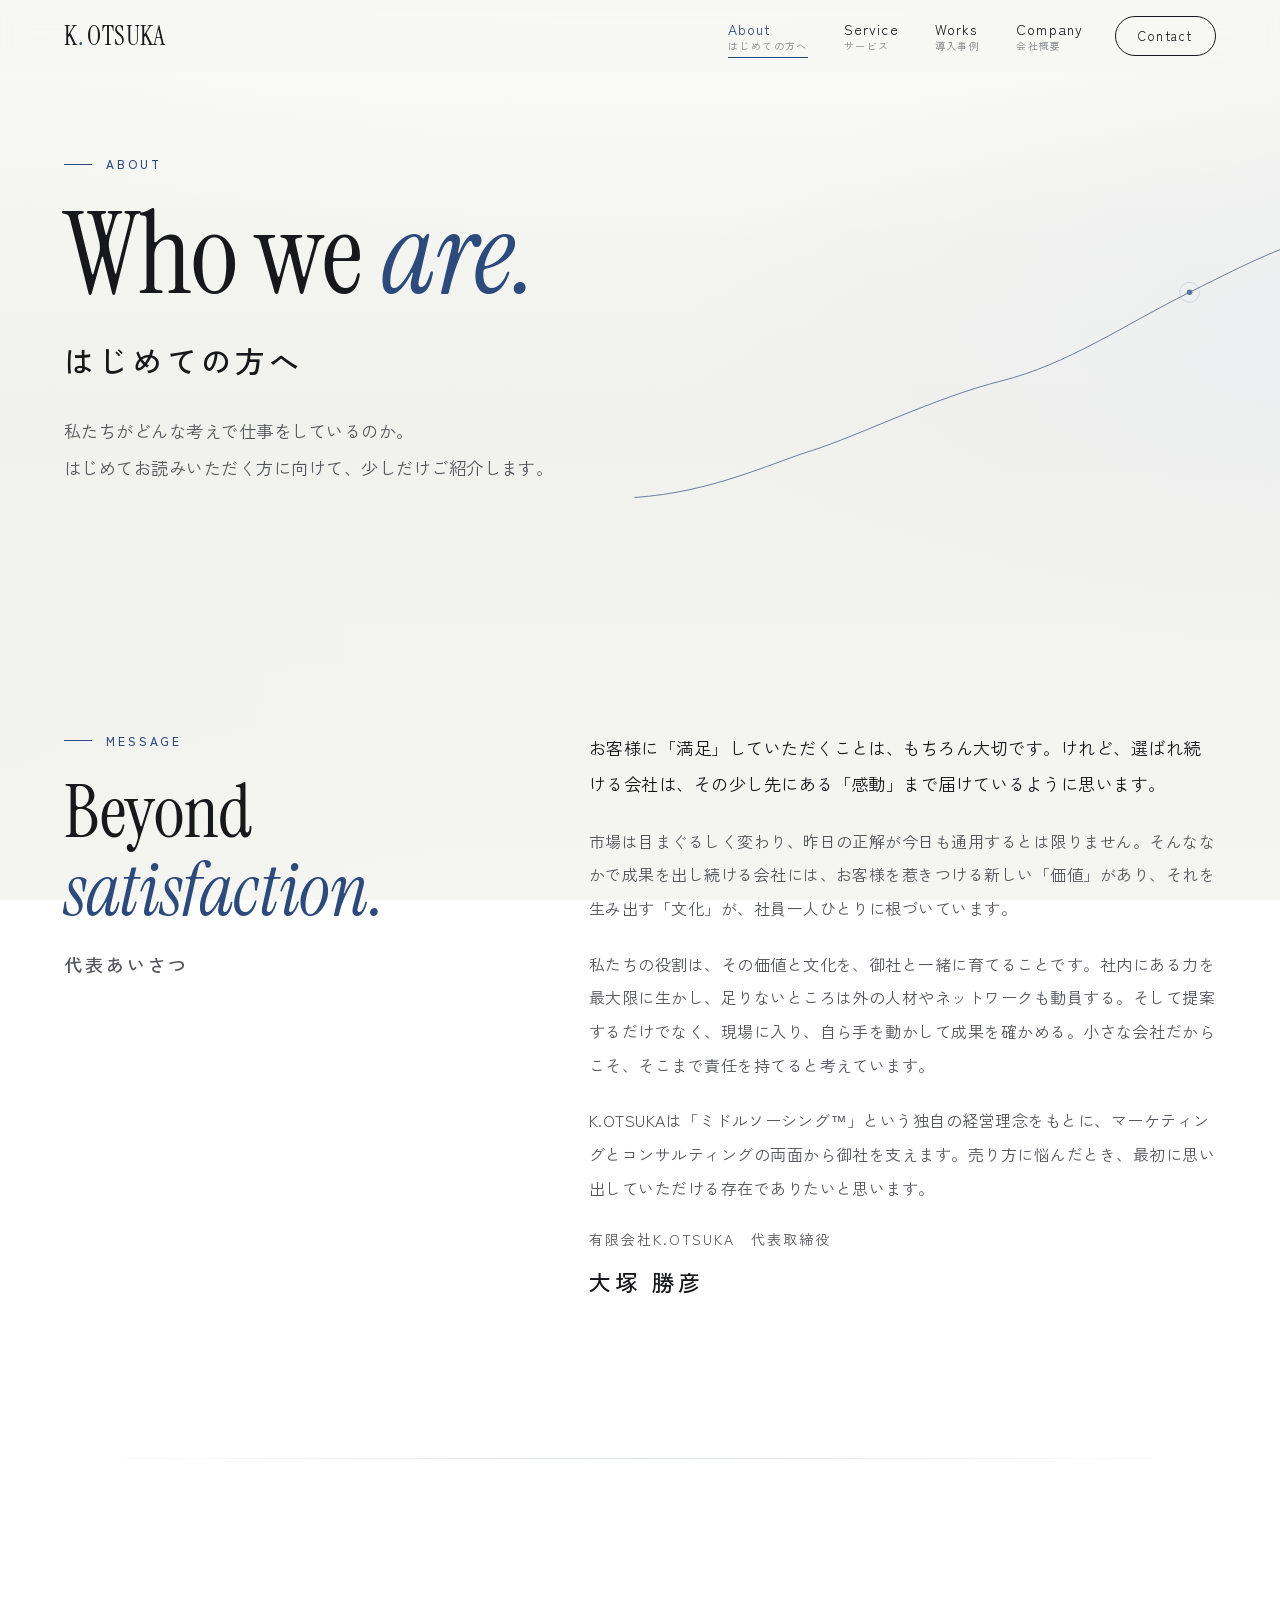
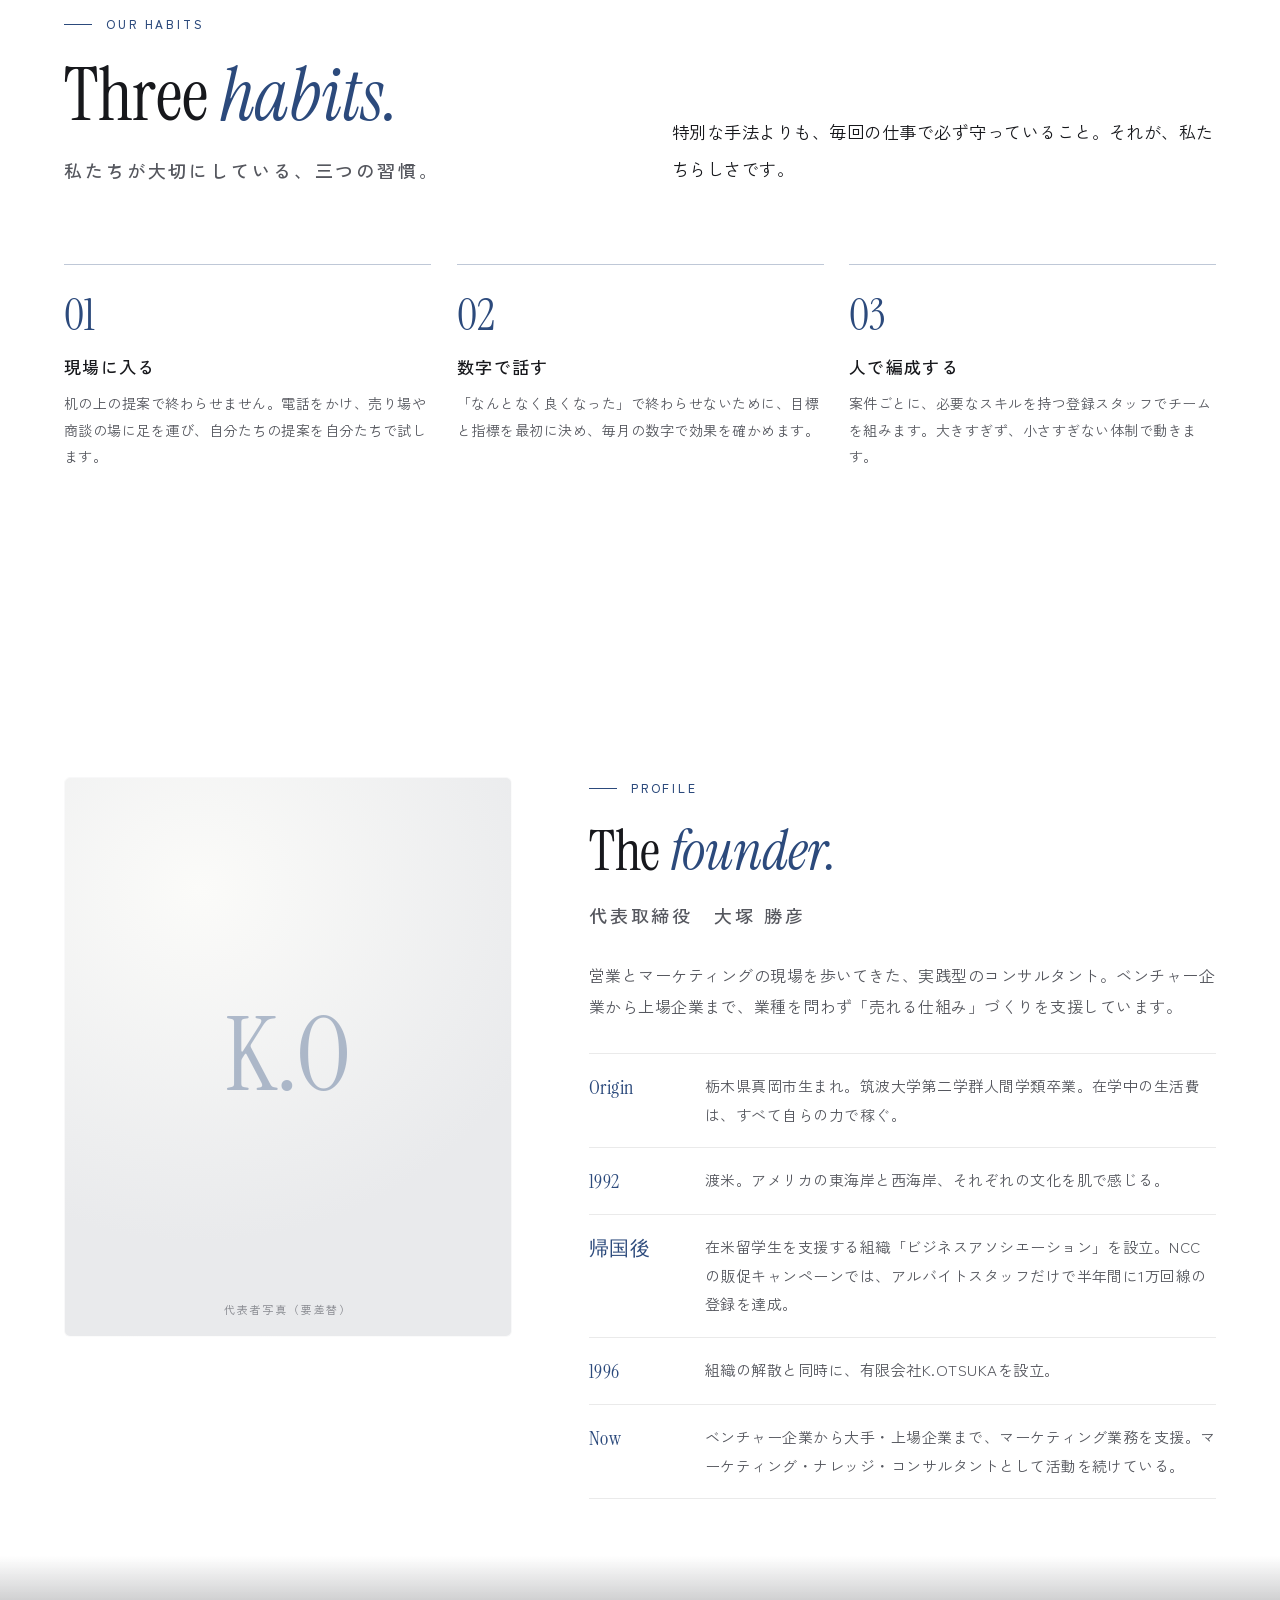
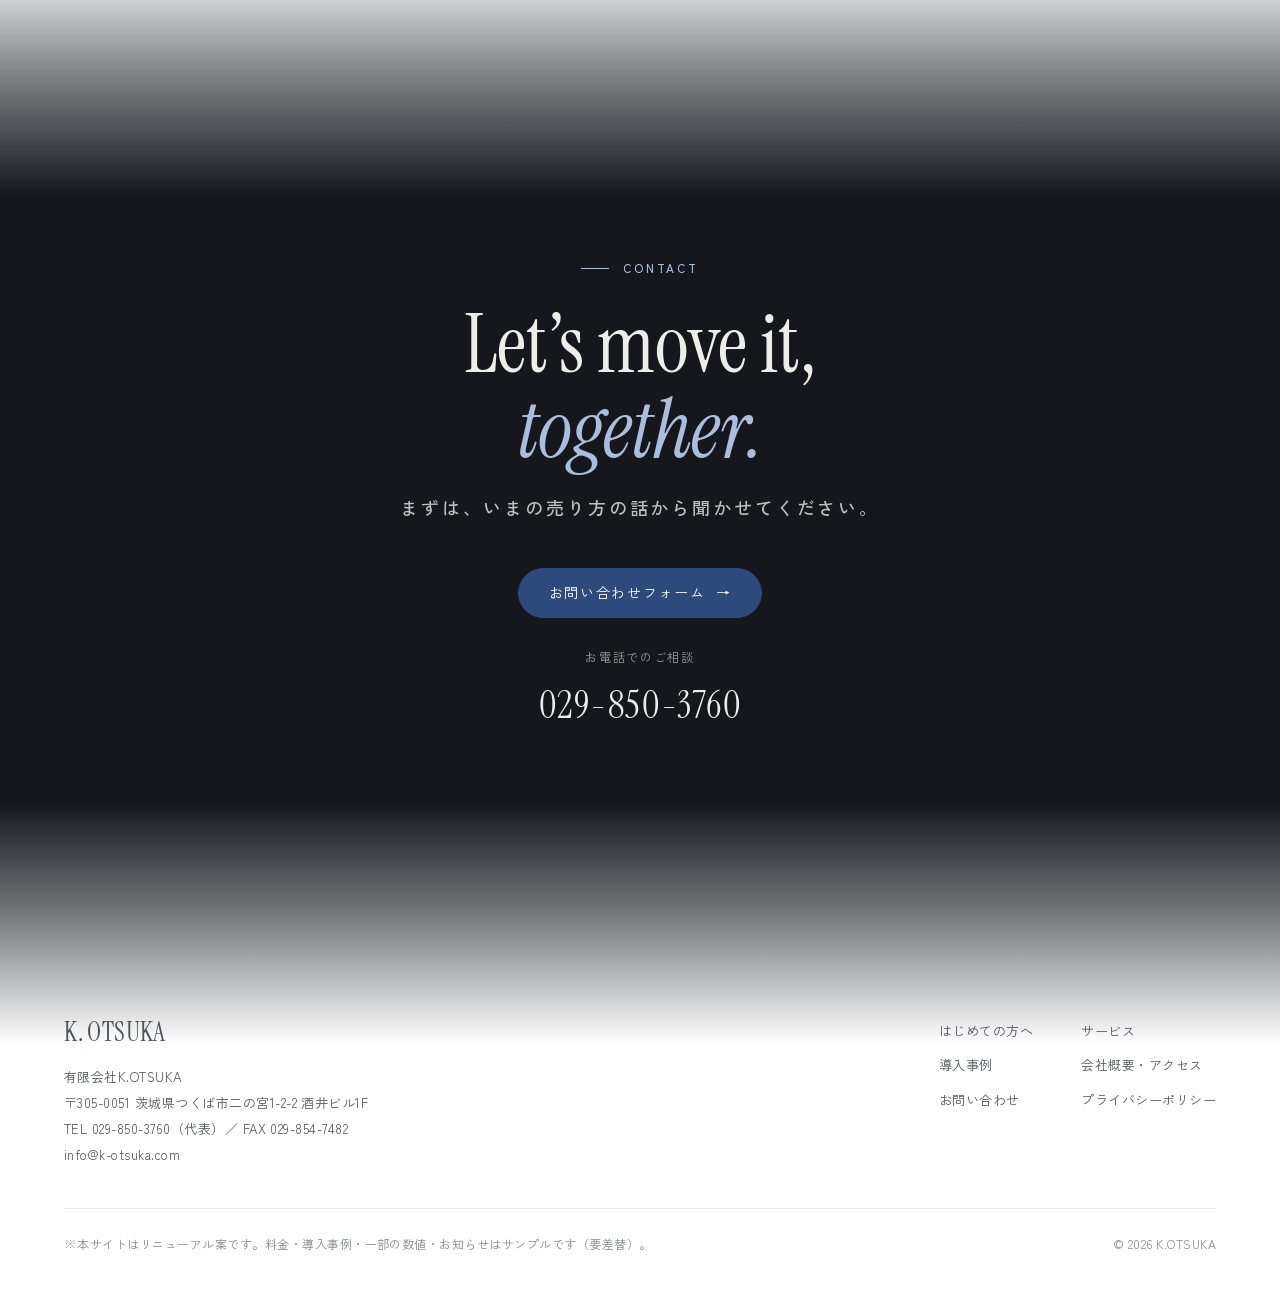
==== commit 03b5dcc3: "Use real K.OTSUKA company data (name, rep, address, contact, bio) Embed Google Map for the real addr" ====
--- a/about.html
+++ b/about.html
@@ -4,15 +4,15 @@
 <meta charset="UTF-8">
 <meta name="viewport" content="width=device-width, initial-scale=1">
 <script>document.documentElement.classList.add('js')</script>
-<title>はじめての方へ｜SAMPLE &amp; Co.</title>
-<meta name="description" content="SAMPLE & Co.（有限会社サンプル企画）の考え方と働き方。企画を渡して終わりにせず、現場で動き、数字で確かめ、人で編成するマーケティング会社です。">
+<title>はじめての方へ｜K.OTSUKA</title>
+<meta name="description" content="有限会社K.OTSUKAの考え方と働き方。企画を渡して終わりにせず、現場で動き、数字で確かめ、人で編成するマーケティング会社です。">
 <!-- 要差替: サンプル公開中は検索除外。本番公開時にこの行を削除 -->
 <meta name="robots" content="noindex, nofollow">
 <link rel="canonical" href="https://fujikurakenjiwork-beep.github.io/marketing-consulting-hp/about.html">
 <meta property="og:type" content="article">
-<meta property="og:site_name" content="SAMPLE &amp; Co.">
-<meta property="og:title" content="はじめての方へ｜SAMPLE &amp; Co.">
-<meta property="og:description" content="SAMPLE & Co.（有限会社サンプル企画）の考え方と働き方。企画を渡して終わりにせず、現場で動き、数字で確かめ、人で編成するマーケティング会社です。">
+<meta property="og:site_name" content="K.OTSUKA">
+<meta property="og:title" content="はじめての方へ｜K.OTSUKA">
+<meta property="og:description" content="有限会社K.OTSUKAの考え方と働き方。企画を渡して終わりにせず、現場で動き、数字で確かめ、人で編成するマーケティング会社です。">
 <meta property="og:url" content="https://fujikurakenjiwork-beep.github.io/marketing-consulting-hp/about.html">
 <link rel="icon" href="favicon.svg" type="image/svg+xml">
 <link rel="preconnect" href="https://fonts.googleapis.com">
@@ -26,7 +26,7 @@
 <a class="skip" href="#main">本文へスキップ</a>
 
 <header class="header">
-  <a class="logo" href="index.html" aria-label="SAMPLE &amp; Co. トップページ">SAMPLE<i>&amp;</i>Co.</a>
+  <a class="logo" href="index.html" aria-label="K.OTSUKA トップページ">K<i>.</i>OTSUKA</a>
   <nav class="nav" aria-label="メイン">
     <a href="about.html" aria-current="page">About<small>はじめての方へ</small></a>
     <a href="service.html">Service<small>サービス</small></a>
@@ -43,7 +43,7 @@
   <a href="works.html">Works<small>導入事例</small></a>
   <a href="company.html">Company<small>会社概要・アクセス</small></a>
   <a href="contact.html">Contact<small>お問い合わせ</small></a>
-  <a class="sp-tel" href="tel:0290000000">TEL 029-000-0000（平日 9:00–18:00）</a><!-- 要差替 -->
+  <a class="sp-tel" href="tel:0298503760">TEL 029-850-3760（代表）</a>
 </nav>
 
 <main id="main">
@@ -74,12 +74,12 @@
       <p class="h-sub reveal">代表あいさつ</p>
     </div>
     <div class="prose">
-      <!-- 要差替: 代表あいさつはサンプル文 -->
+      <!-- 要確認: 現行サイト「はじめての方へ」の趣旨をもとに書き直した案。代表ご本人の確認を受けること -->
       <p class="lead reveal" style="color:var(--ink)">お客様に「満足」していただくことは、もちろん大切です。けれど、選ばれ続ける会社は、その少し先にある「感動」まで届けているように思います。</p>
       <p class="reveal">市場は目まぐるしく変わり、昨日の正解が今日も通用するとは限りません。そんななかで成果を出し続ける会社には、お客様を惹きつける新しい「価値」があり、それを生み出す「文化」が、社員一人ひとりに根づいています。</p>
       <p class="reveal">私たちの役割は、その価値と文化を、御社と一緒に育てることです。社内にある力を最大限に生かし、足りないところは外の人材やネットワークも動員する。そして提案するだけでなく、現場に入り、自ら手を動かして成果を確かめる。小さな会社だからこそ、そこまで責任を持てると考えています。</p>
-      <p class="reveal">売り方に悩んだとき、最初に思い出していただける存在でありたいと思います。</p>
-      <p class="sign reveal">有限会社サンプル企画　代表取締役<b>山田 太郎</b></p><!-- 要差替 -->
+      <p class="reveal">K.OTSUKAは「ミドルソーシング™」という独自の経営理念をもとに、マーケティングとコンサルティングの両面から御社を支えます。売り方に悩んだとき、最初に思い出していただける存在でありたいと思います。</p>
+      <p class="sign reveal">有限会社K.OTSUKA　代表取締役<b>大塚 勝彦</b></p>
     </div>
   </div>
 </section>
@@ -107,20 +107,20 @@
 <section id="profile">
   <div class="inner two-col">
     <div>
-      <div class="portrait reveal"><span>T.Y</span><small>代表者写真（要差替）</small></div>
+      <div class="portrait reveal"><span>K.O</span><small>代表者写真（要差替）</small></div>
     </div>
     <div>
       <p class="kicker reveal">Profile</p>
-      <h2 class="h2 reveal" style="font-size:clamp(36px,4.4vw,64px)">Taro Yamada</h2>
-      <p class="h-sub reveal">代表取締役　山田 太郎</p><!-- 要差替 -->
+      <h2 class="h2 reveal" style="font-size:clamp(36px,4.4vw,64px)">The <em>founder.</em></h2>
+      <p class="h-sub reveal">代表取締役　大塚 勝彦</p>
       <p class="reveal" style="margin-top:28px;color:var(--ink-2)">営業とマーケティングの現場を歩いてきた、実践型のコンサルタント。ベンチャー企業から上場企業まで、業種を問わず「売れる仕組み」づくりを支援しています。</p>
-      <!-- 要差替: 経歴はサンプル -->
       <ul class="timeline stagger">
-        <li style="--i:0"><b>19XX</b><span>茨城県生まれ。大学卒業後、通信・人材系の企業で営業と販促キャンペーンの運営に携わる。</span></li>
-        <li style="--i:1"><b>20XX</b><span>有限会社サンプル企画を設立。販売促進の企画とテレマーケティングの受託を始める。</span></li>
-        <li style="--i:2"><b>Now</b><span>経営・営業コンサルティングまで領域を広げ、地域の企業から上場企業まで支援を続けている。</span></li>
+        <li style="--i:0"><b>Origin</b><span>栃木県真岡市生まれ。筑波大学第二学群人間学類卒業。在学中の生活費は、すべて自らの力で稼ぐ。</span></li>
+        <li style="--i:1"><b>1992</b><span>渡米。アメリカの東海岸と西海岸、それぞれの文化を肌で感じる。</span></li>
+        <li style="--i:2"><b>帰国後</b><span>在米留学生を支援する組織「ビジネスアソシエーション」を設立。NCCの販促キャンペーンでは、アルバイトスタッフだけで半年間に1万回線の登録を達成。</span></li>
+        <li style="--i:3"><b>1996</b><span>組織の解散と同時に、有限会社K.OTSUKAを設立。</span></li>
+        <li style="--i:4"><b>Now</b><span>ベンチャー企業から大手・上場企業まで、マーケティング業務を支援。マーケティング・ナレッジ・コンサルタントとして活動を続けている。</span></li>
       </ul>
-      <p class="note">※経歴はサンプルです（要差替）。</p>
     </div>
   </div>
 </section>
@@ -133,7 +133,7 @@
     <div class="cta-actions reveal">
       <a class="btn btn--accent" href="contact.html">お問い合わせフォーム <span class="arrow" aria-hidden="true">→</span></a>
     </div>
-    <a class="tel reveal" href="tel:0290000000"><small>お電話でのご相談（平日 9:00–18:00）</small>029-000-0000</a><!-- 要差替 -->
+    <a class="tel reveal" href="tel:0298503760"><small>お電話でのご相談</small>029-850-3760</a>
   </div>
 </section>
 </main>
@@ -141,9 +141,8 @@
 <footer class="footer">
   <div class="footer-inner">
     <div class="footer-brand">
-      <a class="logo" href="index.html">SAMPLE<i>&amp;</i>Co.</a>
-      <!-- 要差替: 社名・所在地・電話 -->
-      <p>有限会社サンプル企画<br>〒300-0000 茨城県つくば市サンプル町1-2-3 サンプルビル1F<br>TEL 029-000-0000 ／ info@example.com</p>
+      <a class="logo" href="index.html">K<i>.</i>OTSUKA</a>
+      <p>有限会社K.OTSUKA<br>〒305-0051 茨城県つくば市二の宮1-2-2 酒井ビル1F<br>TEL 029-850-3760（代表）／ FAX 029-854-7482<br>info@k-otsuka.com</p>
     </div>
     <nav class="footer-nav" aria-label="フッター">
       <a href="about.html">はじめての方へ</a><a href="service.html">サービス</a>
@@ -152,11 +151,11 @@
     </nav>
   </div>
   <div class="footer-bottom">
-    <p>※本サイトはデザインサンプルです。社名・所在地・連絡先・料金・事例・数値はすべて架空の値です。</p>
-    <p>© <span class="js-year">2026</span> SAMPLE &amp; Co.</p>
+    <p>※本サイトはリニューアル案です。料金・導入事例・一部の数値・お知らせはサンプルです（要差替）。</p>
+    <p>© <span class="js-year">2026</span> K.OTSUKA</p>
   </div>
 </footer>
-<div class="cta-fixed"><a class="btn" href="tel:0290000000">電話する</a><a class="btn btn--accent" href="contact.html">お問い合わせ</a></div>
+<div class="cta-fixed"><a class="btn" href="tel:0298503760">電話する</a><a class="btn btn--accent" href="contact.html">お問い合わせ</a></div>
 
 <script src="assets/main.js"></script>
 </body>
--- a/assets/style.css
+++ b/assets/style.css
@@ -377,6 +377,7 @@
 /* 地図プレースホルダ */
 .map{aspect-ratio:4/3;border-radius:var(--radius);overflow:hidden;position:relative;background:#ecedee;border:1px solid rgba(255,255,255,.7)}
 .map svg{width:100%;height:100%}
+.map iframe{display:block;width:100%;height:100%;border:0;filter:saturate(.75) contrast(1.02)}
 .map .road{fill:none;stroke:#fbfbf9;stroke-width:10;stroke-linecap:round}
 .map .road--s{stroke-width:5}
 .map .block{fill:#e3e4e6}
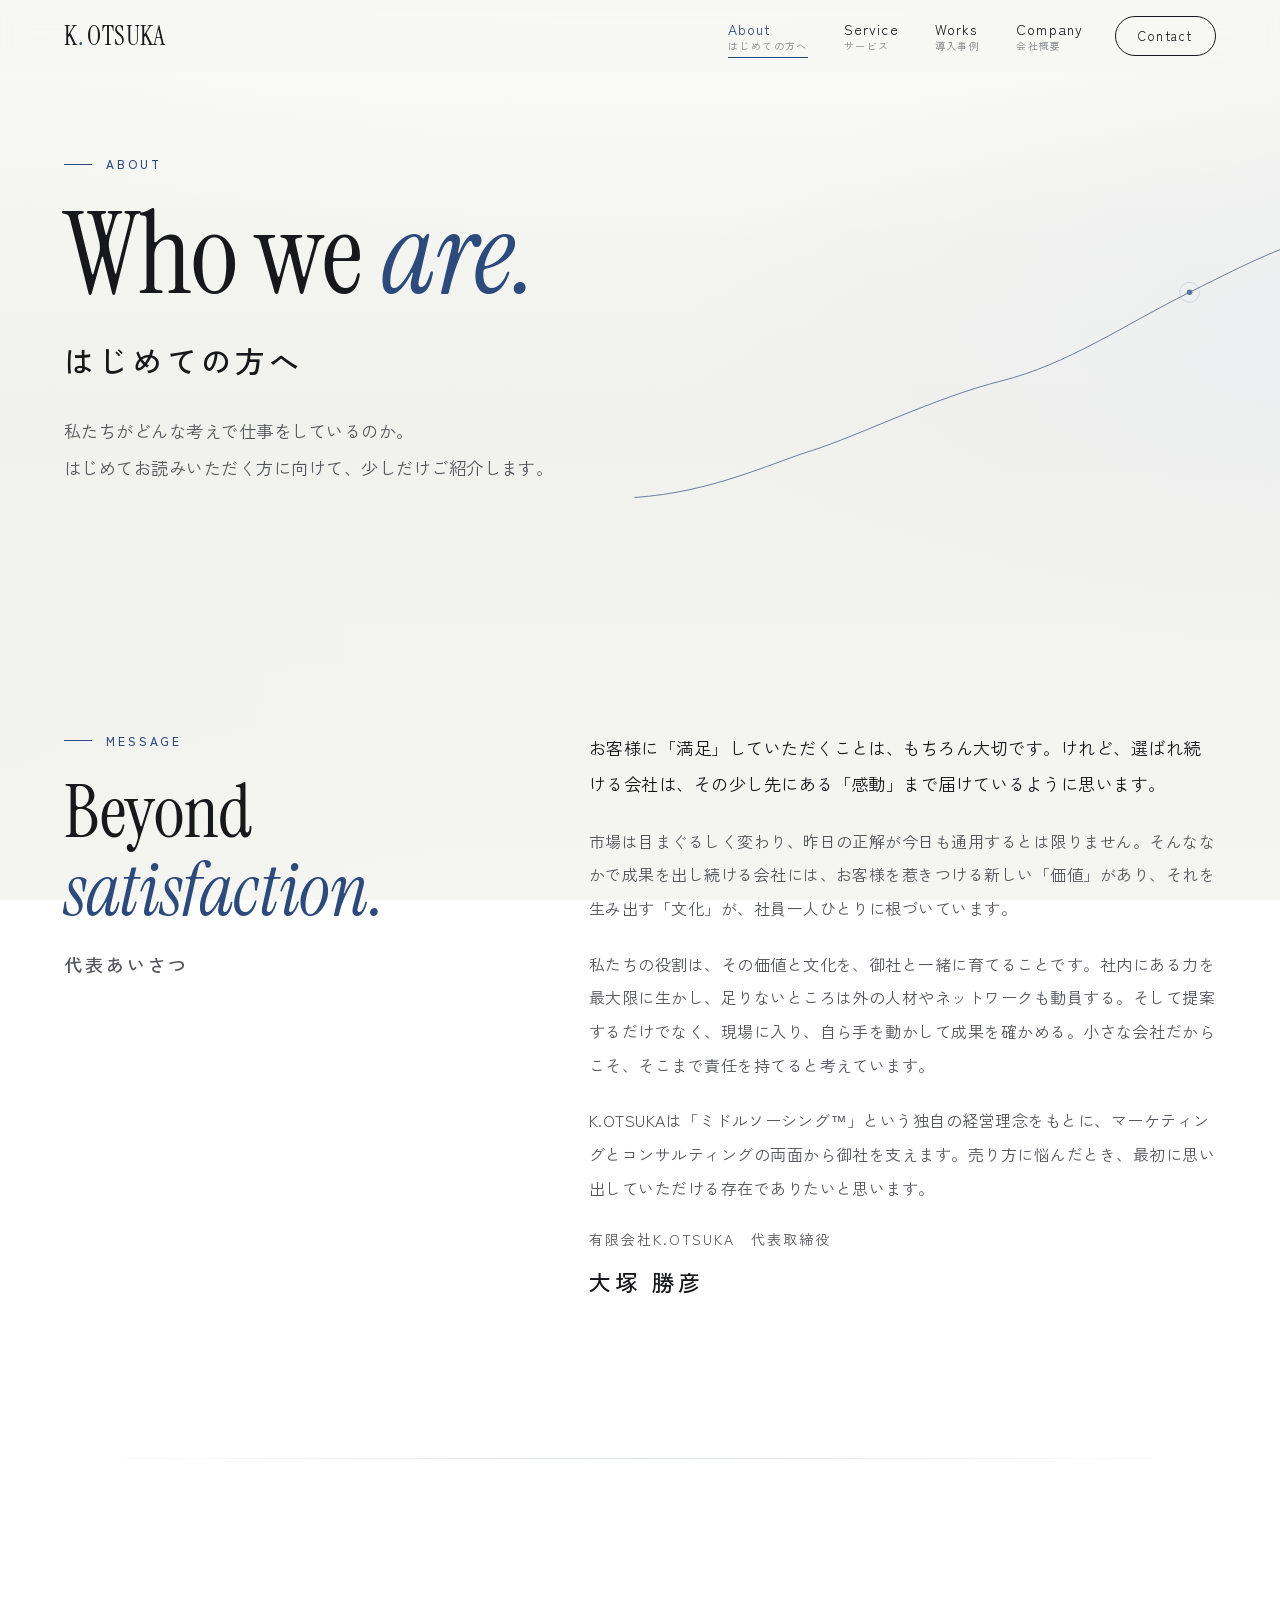
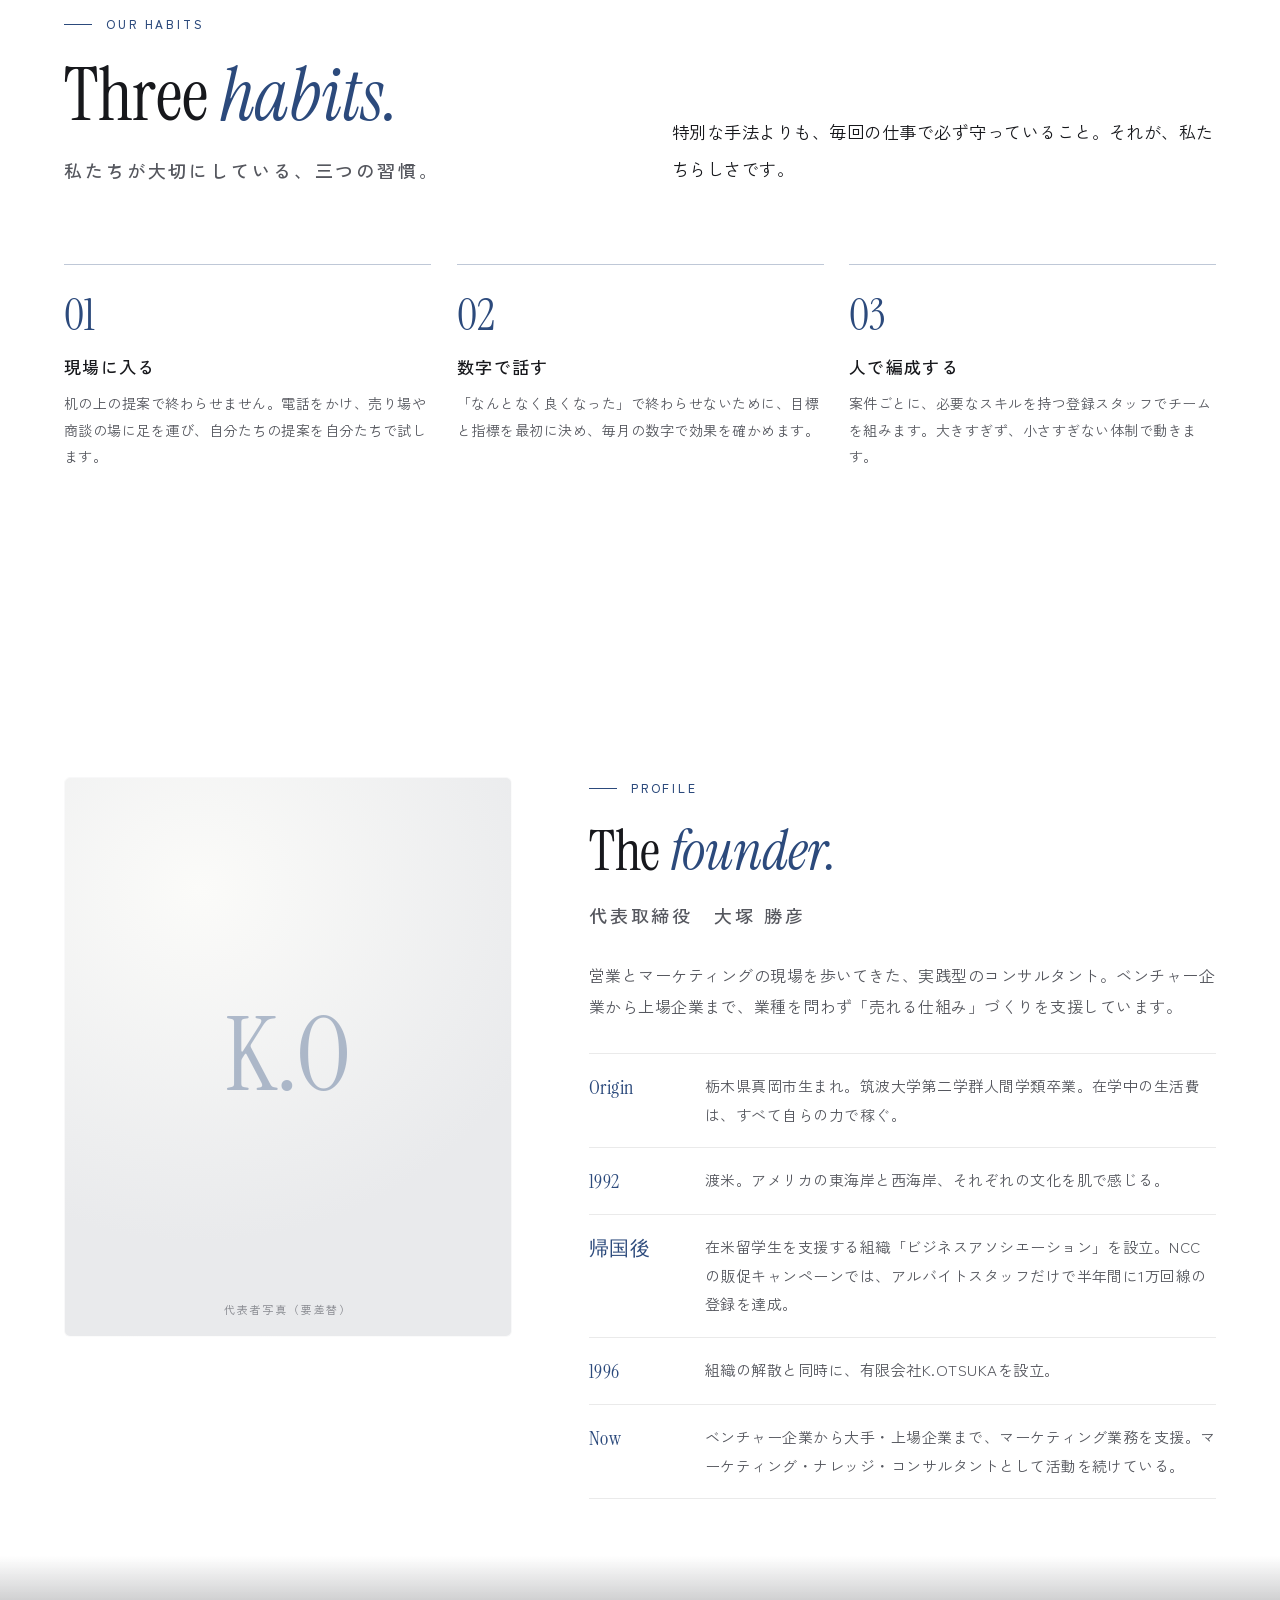
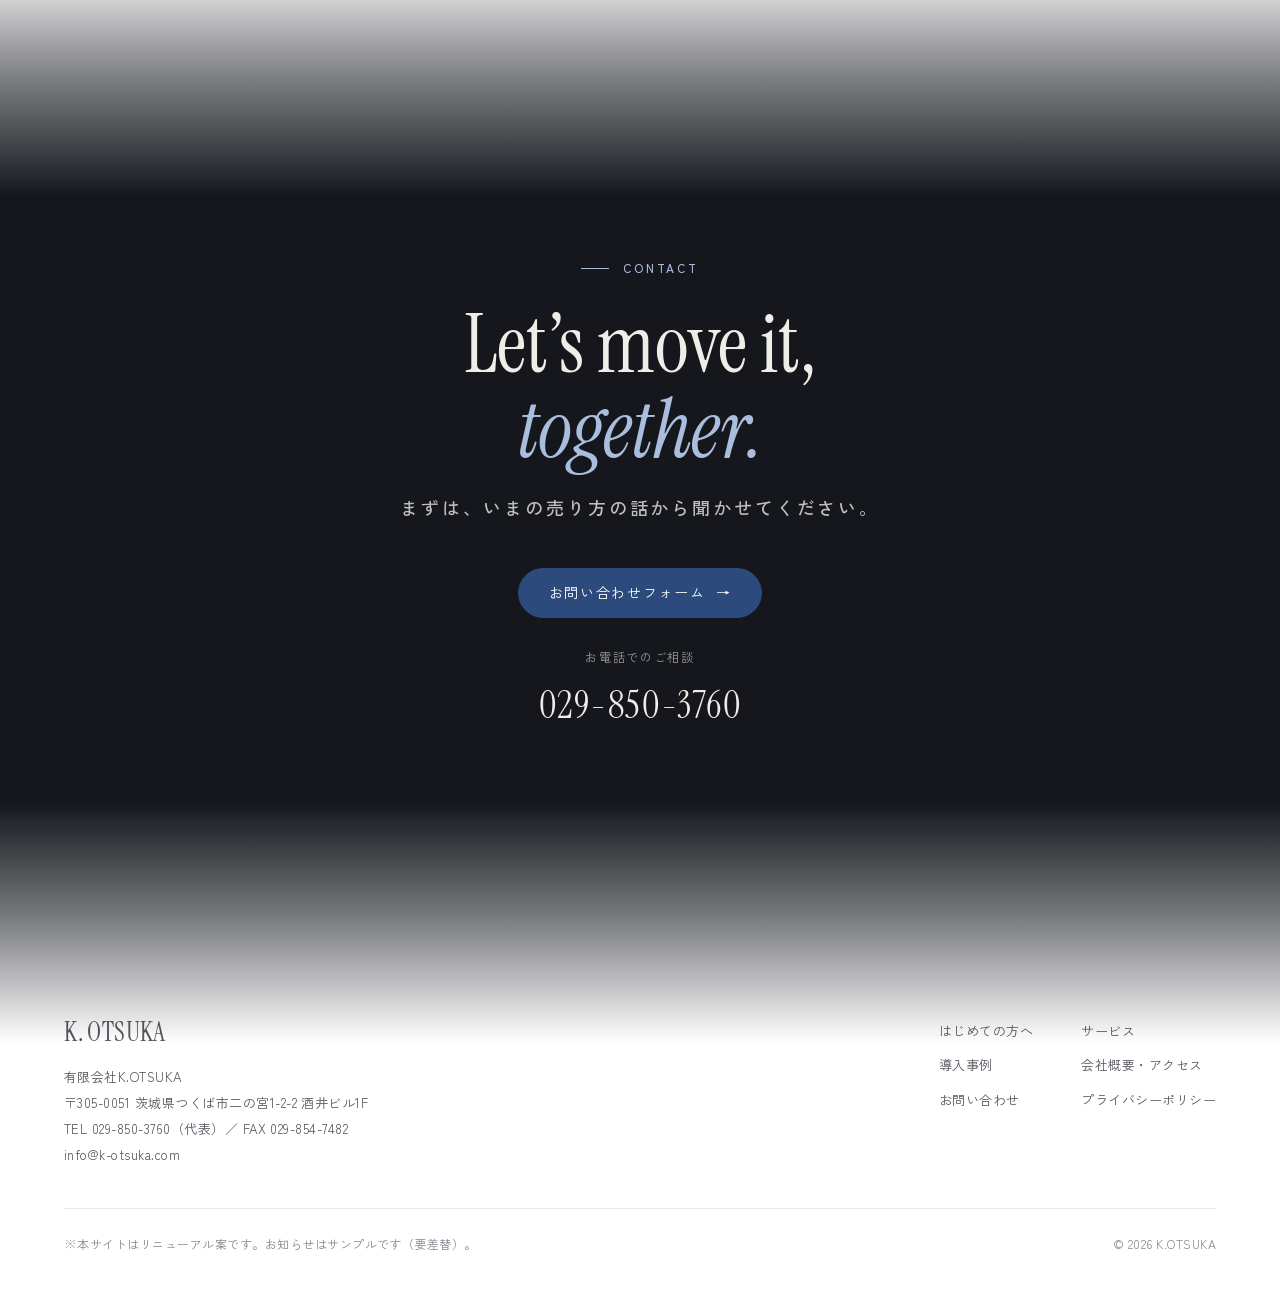
==== commit 58759f4c: "Use real case studies and prices from the current site Seven anonymized cases and the published pric" ====
--- a/about.html
+++ b/about.html
@@ -151,7 +151,7 @@
     </nav>
   </div>
   <div class="footer-bottom">
-    <p>※本サイトはリニューアル案です。料金・導入事例・一部の数値・お知らせはサンプルです（要差替）。</p>
+    <p>※本サイトはリニューアル案です。お知らせはサンプルです（要差替）。</p>
     <p>© <span class="js-year">2026</span> K.OTSUKA</p>
   </div>
 </footer>
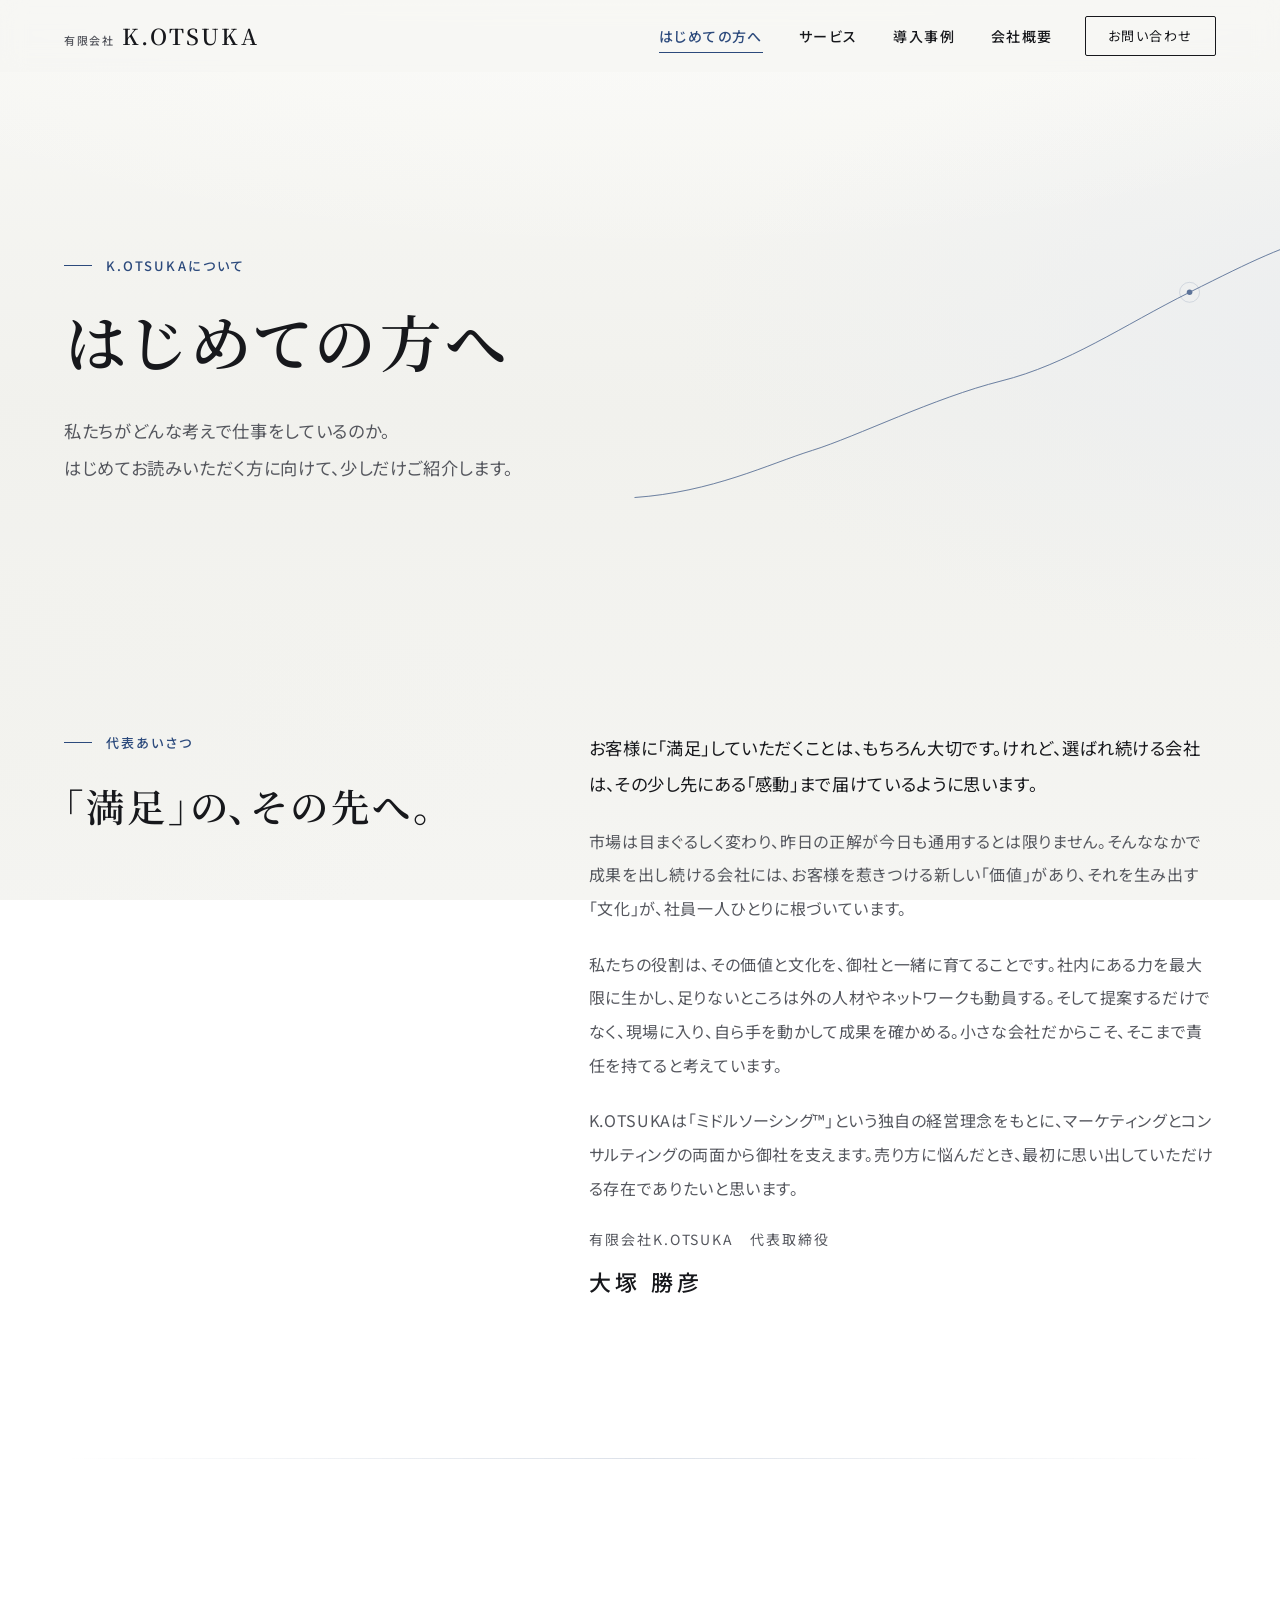
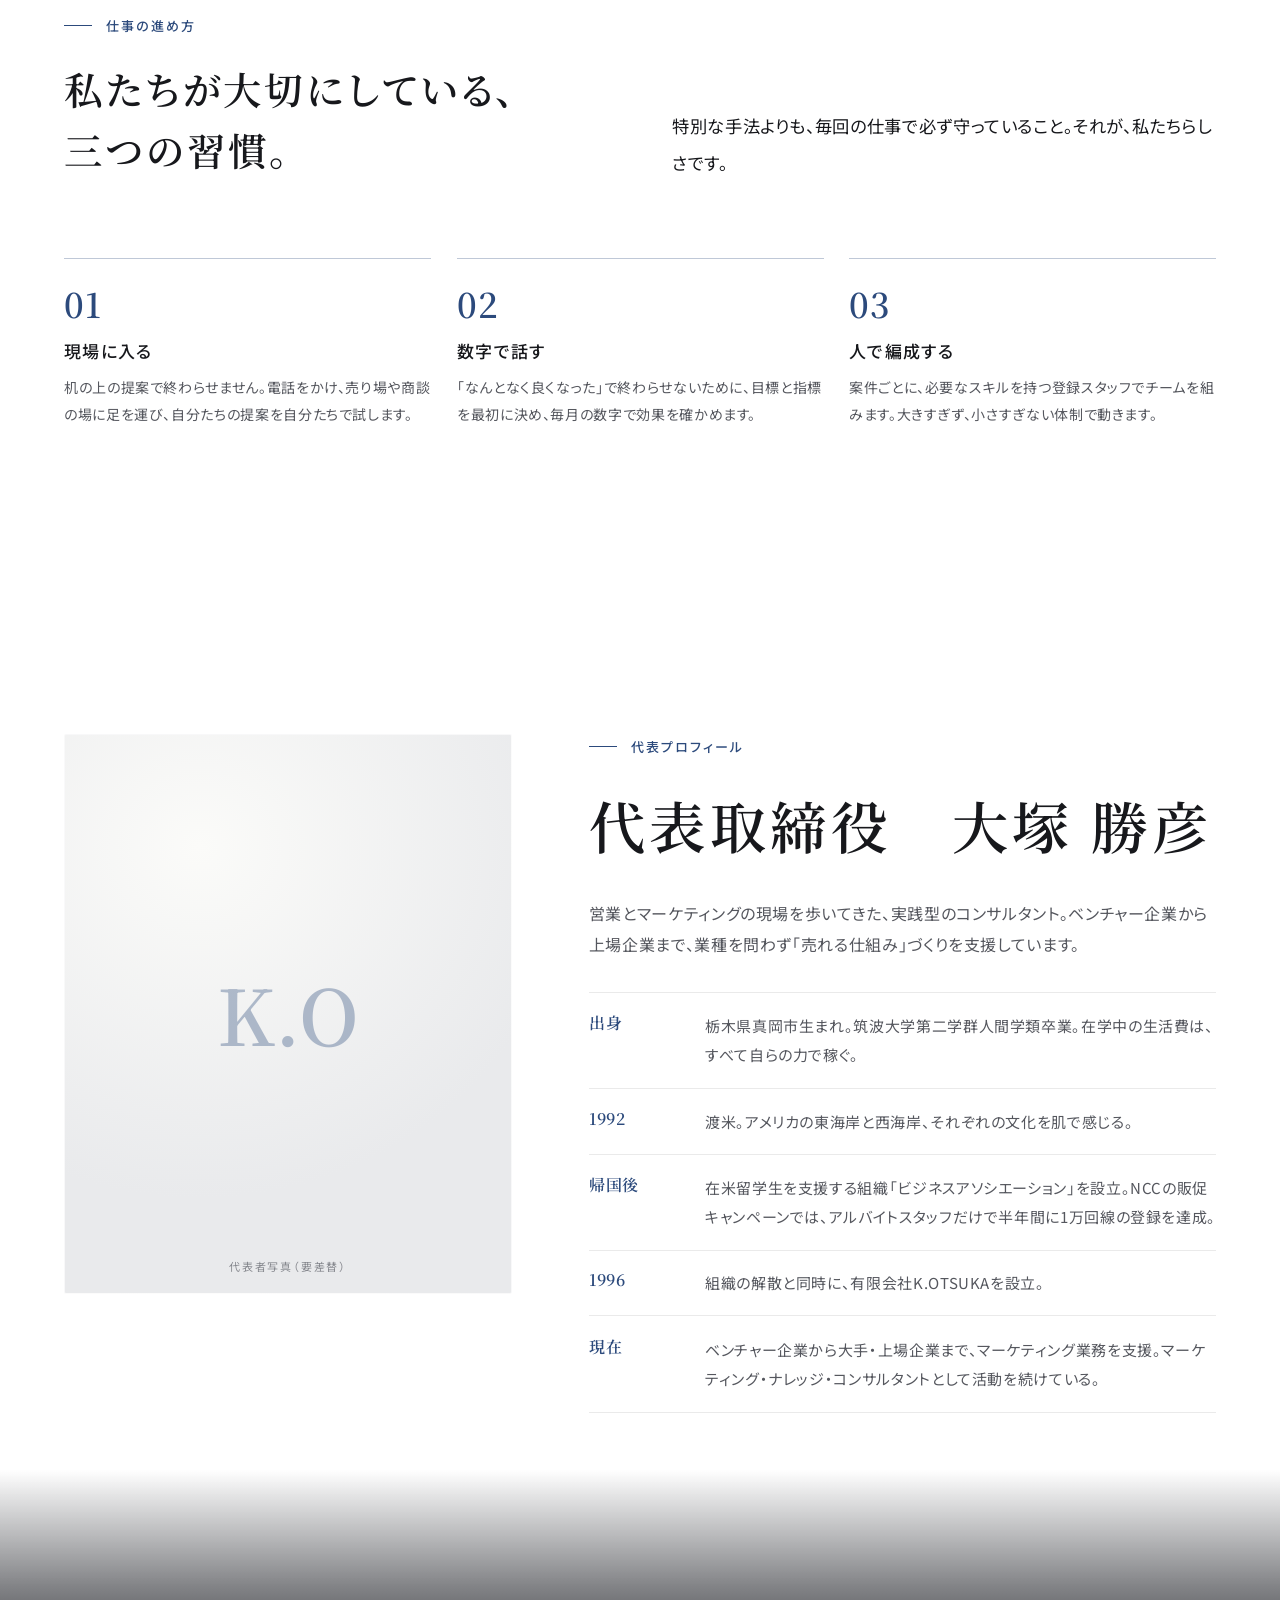
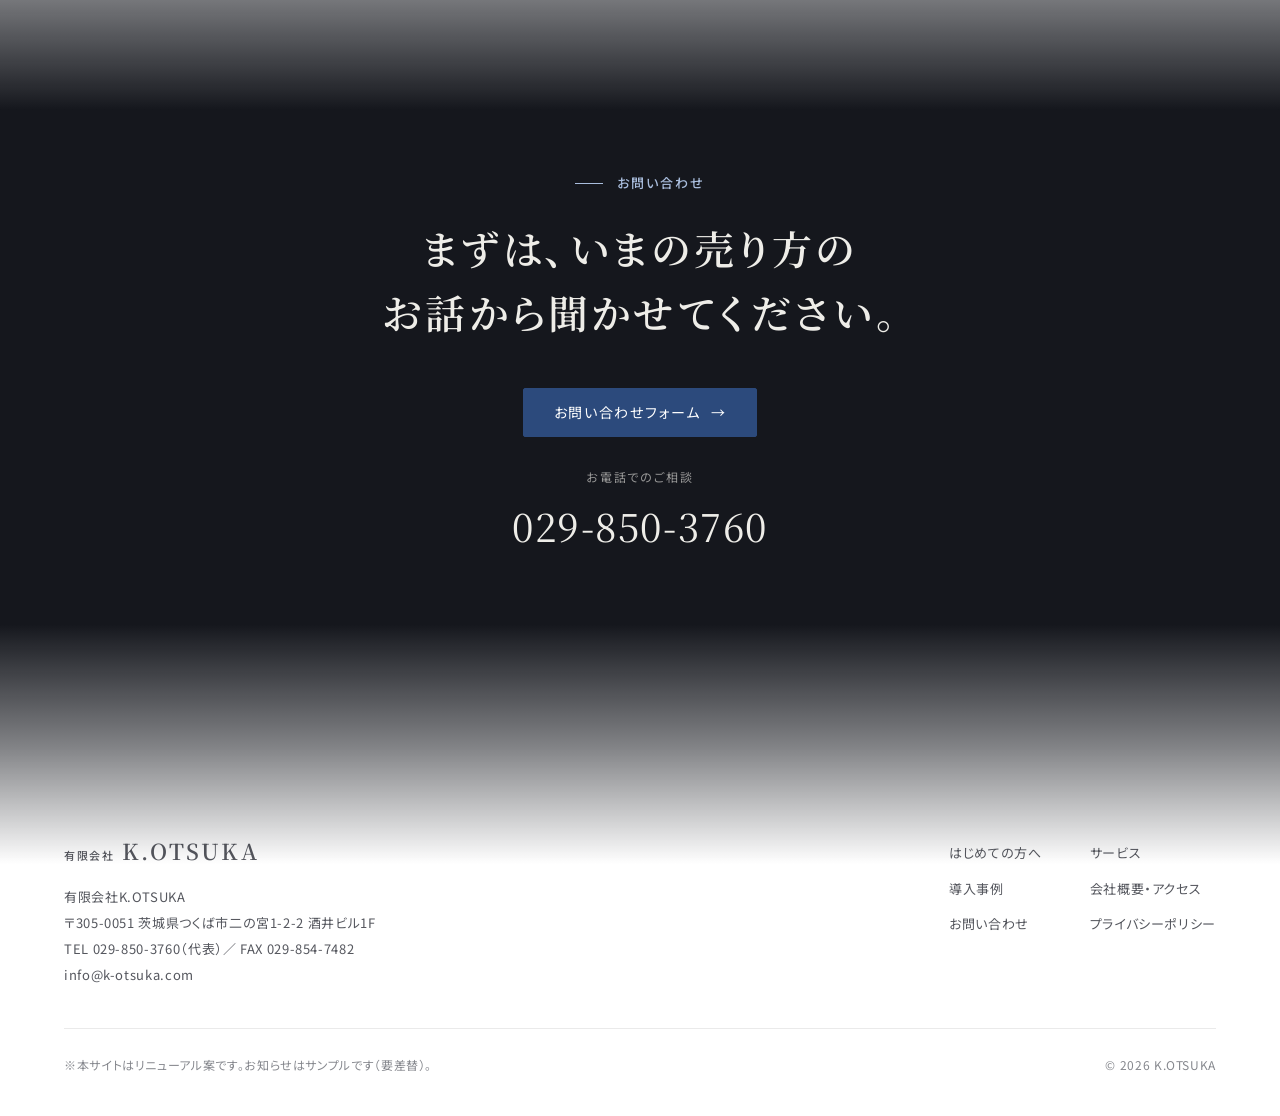
==== commit d6eaae20: "Switch to Japanese-only headings and a more formal look Replace English display headings, labels and" ====
--- a/about.html
+++ b/about.html
@@ -17,7 +17,7 @@
 <link rel="icon" href="favicon.svg" type="image/svg+xml">
 <link rel="preconnect" href="https://fonts.googleapis.com">
 <link rel="preconnect" href="https://fonts.gstatic.com" crossorigin>
-<link href="https://fonts.googleapis.com/css2?family=Instrument+Serif:ital@0;1&family=Zen+Kaku+Gothic+New:wght@400;500;700&display=swap" rel="stylesheet">
+<link href="https://fonts.googleapis.com/css2?family=Noto+Serif+JP:wght@500;600;700&family=Noto+Sans+JP:wght@400;500;700&display=swap" rel="stylesheet">
 <link rel="stylesheet" href="assets/style.css">
 </head>
 <body>
@@ -26,23 +26,23 @@
 <a class="skip" href="#main">本文へスキップ</a>
 
 <header class="header">
-  <a class="logo" href="index.html" aria-label="K.OTSUKA トップページ">K<i>.</i>OTSUKA</a>
+  <a class="logo" href="index.html" aria-label="K.OTSUKA トップページ"><small>有限会社</small>K.OTSUKA</a>
   <nav class="nav" aria-label="メイン">
-    <a href="about.html" aria-current="page">About<small>はじめての方へ</small></a>
-    <a href="service.html">Service<small>サービス</small></a>
-    <a href="works.html">Works<small>導入事例</small></a>
-    <a href="company.html">Company<small>会社概要</small></a>
+    <a href="about.html" aria-current="page">はじめての方へ</a>
+    <a href="service.html">サービス</a>
+    <a href="works.html">導入事例</a>
+    <a href="company.html">会社概要</a>
   </nav>
-  <a class="btn btn--sm header-cta" href="contact.html">Contact</a>
+  <a class="btn btn--sm header-cta" href="contact.html">お問い合わせ</a>
   <button class="menu-btn" type="button" aria-expanded="false" aria-controls="sp-menu" aria-label="メニューを開く"><span></span><span></span></button>
 </header>
 <nav class="sp-menu" id="sp-menu" aria-label="スマートフォン用メニュー">
-  <a href="index.html">Home<small>トップ</small></a>
-  <a href="about.html">About<small>はじめての方へ</small></a>
-  <a href="service.html">Service<small>サービス</small></a>
-  <a href="works.html">Works<small>導入事例</small></a>
-  <a href="company.html">Company<small>会社概要・アクセス</small></a>
-  <a href="contact.html">Contact<small>お問い合わせ</small></a>
+  <a href="index.html">トップ</a>
+  <a href="about.html">はじめての方へ</a>
+  <a href="service.html">サービス</a>
+  <a href="works.html">導入事例</a>
+  <a href="company.html">会社概要・アクセス</a>
+  <a href="contact.html">お問い合わせ</a>
   <a class="sp-tel" href="tel:0298503760">TEL 029-850-3760（代表）</a>
 </nav>
 
@@ -50,10 +50,9 @@
 
 <section class="page-hero">
   <div class="inner kv-inner">
-    <p class="kicker rise" style="--d:60">About</p>
+    <p class="kicker rise" style="--d:60">K.OTSUKAについて</p>
     <h1>
-      <span class="h-display rise" style="--d:140">Who we <em>are.</em></span>
-      <span class="h1-ja rise" style="--d:300">はじめての方へ</span>
+      <span class="h-display rise" style="--d:140">はじめての方へ</span>
     </h1>
     <p class="lead rise" style="--d:440">私たちがどんな考えで仕事をしているのか。<br class="pc">はじめてお読みいただく方に向けて、少しだけご紹介します。</p>
   </div>
@@ -69,9 +68,8 @@
 <section id="message">
   <div class="inner two-col">
     <div>
-      <p class="kicker reveal">Message</p>
-      <h2 class="h2 reveal">Beyond<br><em>satisfaction.</em></h2>
-      <p class="h-sub reveal">代表あいさつ</p>
+      <p class="kicker reveal">代表あいさつ</p>
+      <h2 class="h2 reveal">「満足」の、その先へ。</h2>
     </div>
     <div class="prose">
       <!-- 要確認: 現行サイト「はじめての方へ」の趣旨をもとに書き直した案。代表ご本人の確認を受けること -->
@@ -90,9 +88,8 @@
   <div class="inner">
     <div class="sec-head">
       <div>
-        <p class="kicker reveal">Our habits</p>
-        <h2 class="h2 reveal">Three <em>habits.</em></h2>
-        <p class="h-sub reveal">私たちが大切にしている、三つの習慣。</p>
+        <p class="kicker reveal">仕事の進め方</p>
+        <h2 class="h2 reveal">私たちが大切にしている、<br>三つの習慣。</h2>
       </div>
       <p class="lead reveal">特別な手法よりも、毎回の仕事で必ず守っていること。それが、私たちらしさです。</p>
     </div>
@@ -110,16 +107,15 @@
       <div class="portrait reveal"><span>K.O</span><small>代表者写真（要差替）</small></div>
     </div>
     <div>
-      <p class="kicker reveal">Profile</p>
-      <h2 class="h2 reveal" style="font-size:clamp(36px,4.4vw,64px)">The <em>founder.</em></h2>
-      <p class="h-sub reveal">代表取締役　大塚 勝彦</p>
+      <p class="kicker reveal">代表プロフィール</p>
+      <h2 class="h2 reveal" style="font-size:clamp(36px,4.4vw,64px)">代表取締役　大塚 勝彦</h2>
       <p class="reveal" style="margin-top:28px;color:var(--ink-2)">営業とマーケティングの現場を歩いてきた、実践型のコンサルタント。ベンチャー企業から上場企業まで、業種を問わず「売れる仕組み」づくりを支援しています。</p>
       <ul class="timeline stagger">
-        <li style="--i:0"><b>Origin</b><span>栃木県真岡市生まれ。筑波大学第二学群人間学類卒業。在学中の生活費は、すべて自らの力で稼ぐ。</span></li>
+        <li style="--i:0"><b>出身</b><span>栃木県真岡市生まれ。筑波大学第二学群人間学類卒業。在学中の生活費は、すべて自らの力で稼ぐ。</span></li>
         <li style="--i:1"><b>1992</b><span>渡米。アメリカの東海岸と西海岸、それぞれの文化を肌で感じる。</span></li>
         <li style="--i:2"><b>帰国後</b><span>在米留学生を支援する組織「ビジネスアソシエーション」を設立。NCCの販促キャンペーンでは、アルバイトスタッフだけで半年間に1万回線の登録を達成。</span></li>
         <li style="--i:3"><b>1996</b><span>組織の解散と同時に、有限会社K.OTSUKAを設立。</span></li>
-        <li style="--i:4"><b>Now</b><span>ベンチャー企業から大手・上場企業まで、マーケティング業務を支援。マーケティング・ナレッジ・コンサルタントとして活動を続けている。</span></li>
+        <li style="--i:4"><b>現在</b><span>ベンチャー企業から大手・上場企業まで、マーケティング業務を支援。マーケティング・ナレッジ・コンサルタントとして活動を続けている。</span></li>
       </ul>
     </div>
   </div>
@@ -127,9 +123,8 @@
 
 <section class="section-dark cta">
   <div class="inner">
-    <p class="kicker reveal" style="justify-content:center">Contact</p>
-    <h2 class="h2 reveal">Let’s move it,<br><em>together.</em></h2>
-    <p class="h-sub reveal">まずは、いまの売り方の話から聞かせてください。</p>
+    <p class="kicker reveal" style="justify-content:center">お問い合わせ</p>
+    <h2 class="h2 reveal">まずは、いまの売り方の<br>お話から聞かせてください。</h2>
     <div class="cta-actions reveal">
       <a class="btn btn--accent" href="contact.html">お問い合わせフォーム <span class="arrow" aria-hidden="true">→</span></a>
     </div>
@@ -141,7 +136,7 @@
 <footer class="footer">
   <div class="footer-inner">
     <div class="footer-brand">
-      <a class="logo" href="index.html">K<i>.</i>OTSUKA</a>
+      <a class="logo" href="index.html"><small>有限会社</small>K.OTSUKA</a>
       <p>有限会社K.OTSUKA<br>〒305-0051 茨城県つくば市二の宮1-2-2 酒井ビル1F<br>TEL 029-850-3760（代表）／ FAX 029-854-7482<br>info@k-otsuka.com</p>
     </div>
     <nav class="footer-nav" aria-label="フッター">
--- a/assets/style.css
+++ b/assets/style.css
@@ -1,13 +1,13 @@
 /* =========================================================
-   SAMPLE & Co. — 共通スタイル
-   ブランドの動詞: 「動かす（MOVE）」 → キー演出: KVで上昇線が描かれ、
+   有限会社K.OTSUKA — 共通スタイル（日本語・明朝見出し）
+   ブランドの動詞: 「動かす」 → キー演出: KVで上昇線が描かれ、
    01企画 → 02実践 → 03検証 の節点が順に灯る（ページで1箇所のみ）
    ========================================================= */
 
 /* 0. トークン — 無彩色 + 藍1色 */
 :root{
-  --font-display:"Instrument Serif","Times New Roman",serif;
-  --font-body:"Zen Kaku Gothic New","Hiragino Sans","Yu Gothic",sans-serif;
+  --font-display:"Noto Serif JP","Hiragino Mincho ProN","Yu Mincho",serif;
+  --font-body:"Noto Sans JP","Hiragino Sans","Yu Gothic",sans-serif;
   --ink:#17181c;
   --ink-2:#55575e;
   --ink-3:#86888e;
@@ -24,7 +24,7 @@
   --ease:cubic-bezier(.22,1,.36,1);
   --dur:1100ms;
   --stagger:80ms;
-  --radius:6px;
+  --radius:2px;
   --max:1200px;
   --gutter:clamp(20px,5vw,72px);
   --header-h:72px;
@@ -34,7 +34,7 @@
 html{scroll-behavior:smooth;-webkit-text-size-adjust:100%}
 body{
   font-family:var(--font-body);color:var(--ink);background:var(--paper);
-  line-height:1.9;letter-spacing:.03em;font-feature-settings:"palt";
+  line-height:1.95;letter-spacing:.04em;font-feature-settings:"palt";
   overflow-x:hidden;-webkit-font-smoothing:antialiased;
 }
 img,svg{max-width:100%;display:block}
@@ -82,6 +82,7 @@
 .section-dark .kicker::before{background:var(--accent-light)}
 .section-dark .h-sub,.section-dark .lead,.section-dark p{color:rgba(238,237,232,.78)}
 .section-dark em,.section-dark .h2 em,.section-dark .h-display em{color:var(--accent-light)}
+.section-dark .h2{color:var(--on-dark)}
 .section-dark .btn{border-color:rgba(238,237,232,.5)}
 .section-dark .btn:hover{background:var(--on-dark);color:var(--dark)}
 .hairline{height:1px;opacity:.6;margin:0 var(--gutter);
@@ -120,7 +121,7 @@
 #loading{position:fixed;inset:0;z-index:100;background:var(--paper);display:grid;place-items:center;
   transition:opacity 700ms var(--ease),visibility 0s 700ms}
 #loading.is-done{opacity:0;visibility:hidden}
-#loading .word{font-family:var(--font-display);font-size:clamp(34px,6vw,72px);letter-spacing:.06em;display:flex;overflow:hidden;line-height:1.2}
+#loading .word{font-family:var(--font-display);font-weight:600;font-size:clamp(30px,5vw,56px);letter-spacing:.12em;display:flex;overflow:hidden;line-height:1.2}
 #loading .word span{display:inline-block;transform:translateY(110%);animation:rise-up 900ms var(--ease) forwards;animation-delay:calc(var(--i)*45ms);white-space:pre}
 #loading .bar{width:min(240px,50vw);height:1px;margin:18px auto 0;background:var(--accent);transform:scaleX(0);transform-origin:left;animation:bar 1000ms var(--ease) 100ms forwards}
 @keyframes rise-up{to{transform:none}}
@@ -132,15 +133,14 @@
 .header{position:fixed;top:0;left:0;right:0;z-index:50;height:var(--header-h);display:flex;align-items:center;gap:32px;
   padding:0 var(--gutter);backdrop-filter:blur(12px);-webkit-backdrop-filter:blur(12px);
   background:rgba(246,246,243,.62)}
-.logo{font-family:var(--font-display);font-size:26px;letter-spacing:.02em;line-height:1;white-space:nowrap}
-.logo i{color:var(--accent);padding:0 .06em}
+.logo{font-family:var(--font-display);font-weight:600;font-size:22px;letter-spacing:.1em;line-height:1;white-space:nowrap;display:inline-flex;align-items:baseline;gap:8px}
+.logo small{font-family:var(--font-body);font-weight:500;font-size:11px;letter-spacing:.14em;color:var(--ink-2)}
 .nav{display:flex;gap:36px;margin-left:auto}
-.nav a{position:relative;display:grid;font-size:14px;letter-spacing:.08em;line-height:1.3;padding:6px 0}
-.nav a small{font-size:10px;letter-spacing:.14em;color:var(--ink-3)}
+.nav a{position:relative;display:block;font-size:14px;font-weight:500;letter-spacing:.1em;line-height:1.3;padding:8px 0}
 .nav a::after{content:"";position:absolute;left:0;bottom:0;height:1px;width:100%;background:currentColor;transform:scaleX(0);transform-origin:right;transition:transform 600ms var(--ease)}
 .nav a:hover::after,.nav a[aria-current="page"]::after{transform:scaleX(1);transform-origin:left}
 .nav a[aria-current="page"]{color:var(--accent)}
-.btn{display:inline-flex;align-items:center;justify-content:center;gap:10px;padding:14px 30px;border:1px solid currentColor;border-radius:999px;
+.btn{display:inline-flex;align-items:center;justify-content:center;gap:10px;padding:14px 30px;border:1px solid currentColor;border-radius:var(--radius);
   font-size:14px;letter-spacing:.12em;line-height:1.4;transition:background 600ms var(--ease),color 600ms var(--ease),border-color 600ms var(--ease);cursor:pointer;background:transparent}
 .btn:hover{background:var(--ink);color:var(--paper);border-color:var(--ink)}
 .btn--accent{background:var(--accent);border-color:var(--accent);color:#fff}
@@ -158,8 +158,9 @@
 .sp-menu{position:fixed;inset:0;z-index:45;background:var(--paper);padding:calc(var(--header-h) + 32px) var(--gutter) 40px;
   display:flex;flex-direction:column;gap:6px;visibility:hidden;opacity:0;transition:opacity 500ms var(--ease),visibility 0s 500ms;overflow-y:auto}
 .menu-open .sp-menu{visibility:visible;opacity:1;transition:opacity 500ms var(--ease)}
-.sp-menu a{display:flex;align-items:baseline;justify-content:space-between;gap:16px;padding:16px 0;border-bottom:1px solid var(--line);font-family:var(--font-display);font-size:32px;line-height:1.2}
-.sp-menu a small{font-family:var(--font-body);font-size:12px;letter-spacing:.14em;color:var(--ink-3)}
+.sp-menu a{display:flex;align-items:center;justify-content:space-between;gap:16px;padding:18px 0;border-bottom:1px solid var(--line);font-size:18px;font-weight:500;letter-spacing:.12em;line-height:1.4}
+.sp-menu a::after{content:"→";color:var(--accent);font-size:14px}
+.sp-menu .sp-tel::after{content:none}
 .sp-menu .sp-tel{margin-top:24px;font-family:var(--font-body);font-size:14px;color:var(--ink-2);border:0;display:block}
 .menu-open{overflow:hidden}
 @media (max-width:899px){
@@ -170,15 +171,14 @@
 /* =========================================================
    3. 見出し — 欧文ディスプレイ × 和文サブの2層
    ========================================================= */
-.h-display{display:block;font-family:var(--font-display);font-weight:400;line-height:.98;letter-spacing:-.01em;font-size:clamp(58px,10.5vw,156px)}
-.h-display em,.h2 em{font-style:italic;color:var(--accent)}
-.h1-ja{display:block;font-size:clamp(22px,3vw,38px);font-weight:500;letter-spacing:.14em;line-height:1.6;margin-top:clamp(16px,2vw,28px)}
-.h2{font-family:var(--font-display);font-weight:400;font-size:clamp(42px,5.8vw,86px);line-height:1.04;letter-spacing:-.005em}
+.h-display{display:block;font-family:var(--font-display);font-weight:600;line-height:1.4;letter-spacing:.08em;font-size:clamp(34px,5.6vw,80px)}
+.h-display em,.h2 em{font-style:normal;color:var(--accent)}
+.h2{font-family:var(--font-display);font-weight:600;font-size:clamp(25px,3vw,42px);line-height:1.6;letter-spacing:.08em}
 .h-sub{font-size:clamp(15px,1.5vw,18px);letter-spacing:.16em;color:var(--ink-2);margin-top:18px;font-weight:500}
 .h3{font-size:clamp(19px,1.9vw,24px);font-weight:500;line-height:1.6;letter-spacing:.06em}
 .lead{font-size:clamp(16px,1.35vw,18px);line-height:2.15;max-width:40em}
-.kicker{display:flex;align-items:center;gap:14px;font-size:12px;letter-spacing:.24em;text-transform:uppercase;color:var(--accent);margin-bottom:22px;font-weight:500}
-.kicker::before{content:"";width:28px;height:1px;background:var(--accent)}
+.kicker{display:flex;align-items:center;gap:14px;font-size:13px;letter-spacing:.16em;color:var(--accent);margin-bottom:20px;font-weight:500}
+.kicker::before{content:"";width:28px;height:1px;background:var(--accent);flex:none}
 .note{font-size:12px;color:var(--ink-3);margin-top:24px;letter-spacing:.06em}
 .section-dark .note{color:rgba(238,237,232,.5)}
 .link-arrow{display:inline-flex;align-items:center;gap:12px;font-size:14px;letter-spacing:.12em;padding-bottom:6px;border-bottom:1px solid currentColor;margin-top:32px}
@@ -212,7 +212,7 @@
 .node-label{position:absolute;transform:translate(-50%,calc(-100% - 22px));text-align:center;opacity:0;white-space:nowrap;
   transition:opacity 900ms var(--ease),transform 900ms var(--ease);transition-delay:var(--nd,0ms)}
 .js.is-ready .node-label{opacity:1;transform:translate(-50%,calc(-100% - 30px))}
-.node-label b{display:block;font-family:var(--font-display);font-weight:400;font-size:clamp(15px,1.5vw,22px);color:var(--accent);line-height:1}
+.node-label b{display:block;font-family:var(--font-display);font-weight:600;font-size:clamp(14px,1.3vw,18px);color:var(--accent);line-height:1}
 .node-label span{display:block;font-size:clamp(11px,1vw,13px);letter-spacing:.14em;color:var(--ink-2);margin-top:4px}
 @media (max-width:899px){
   .motion{position:relative;right:auto;bottom:auto;width:100%;margin-top:56px}
@@ -220,8 +220,7 @@
 
 /* 下層ページのヒーロー（同じ線モチーフを短く再演） */
 .page-hero{min-height:clamp(440px,64svh,660px);display:grid;align-content:end;padding-top:calc(var(--header-h) + 64px);padding-bottom:clamp(56px,7vw,96px);overflow:hidden}
-.page-hero .h-display{font-size:clamp(56px,9vw,132px)}
-.page-hero .h1-ja{font-size:clamp(20px,2.4vw,30px)}
+.page-hero .h-display{font-size:clamp(32px,4.8vw,64px)}
 .page-hero .lead{margin-top:28px;color:var(--ink-2)}
 .page-hero .motion{width:min(52vw,780px);bottom:clamp(24px,5vh,64px);opacity:.75}
 @media (max-width:899px){.page-hero .motion{display:none}}
@@ -244,7 +243,7 @@
   background:var(--card);border:1px solid rgba(255,255,255,.7);box-shadow:0 1px 0 rgba(23,24,28,.04);
   transition:transform 700ms var(--ease),background 700ms var(--ease)}
 a.card:hover{transform:translateY(-4px);background:rgba(255,255,255,.8)}
-.card .num{font-family:var(--font-display);font-size:15px;color:var(--accent);letter-spacing:.06em}
+.card .num{font-family:var(--font-display);font-weight:600;font-size:14px;color:var(--accent);letter-spacing:.1em}
 .card .en{font-family:var(--font-display);font-size:clamp(28px,2.6vw,36px);line-height:1}
 .card .h3{margin-top:-4px}
 .card p{font-size:15px;color:var(--ink-2);line-height:2}
@@ -260,7 +259,7 @@
 
 /* 数字 */
 .stats{display:grid;grid-template-columns:repeat(3,minmax(0,1fr));gap:clamp(24px,3vw,48px)}
-.stat .num{font-family:var(--font-display);font-size:clamp(56px,6.4vw,104px);line-height:1;color:var(--on-dark)}
+.stat .num{font-family:var(--font-display);font-weight:600;font-size:clamp(48px,5.4vw,84px);line-height:1;color:var(--on-dark)}
 .stat .unit{font-size:16px;margin-left:6px;letter-spacing:.1em}
 .stat .label{font-size:13px;letter-spacing:.14em;margin-top:12px}
 @media (max-width:639px){.stats{grid-template-columns:1fr}}
@@ -307,7 +306,7 @@
 /* BSC 図（HTMLで組む：スマホでも読める） */
 .bsc{position:relative;display:grid;grid-template-columns:1fr 1fr;gap:12px;max-width:560px}
 .bsc > div{padding:26px 22px;border-radius:var(--radius);background:var(--card);border:1px solid rgba(255,255,255,.7);min-height:150px}
-.bsc b{display:block;font-family:var(--font-display);font-weight:400;font-size:24px;color:var(--accent);line-height:1.1}
+.bsc b{display:block;font-family:var(--font-display);font-weight:600;font-size:20px;color:var(--accent);line-height:1.1}
 .bsc strong{display:block;font-weight:500;letter-spacing:.1em;margin-top:6px}
 .bsc p{font-size:13px;color:var(--ink-2);line-height:1.8;margin-top:8px}
 .bsc > div:nth-child(2),.bsc > div:nth-child(4){text-align:right}
@@ -318,7 +317,7 @@
 /* 手順 */
 .steps{display:grid;grid-template-columns:repeat(4,minmax(0,1fr));gap:clamp(16px,2vw,28px);counter-reset:step}
 .steps li{position:relative;padding-top:28px;border-top:1px solid rgba(var(--accent-rgb),.3)}
-.steps li::before{counter-increment:step;content:"0" counter(step);display:block;font-family:var(--font-display);font-size:44px;line-height:1;color:var(--accent);margin-bottom:16px}
+.steps li::before{counter-increment:step;content:"0" counter(step);display:block;font-family:var(--font-display);font-weight:600;font-size:34px;line-height:1;color:var(--accent);margin-bottom:16px}
 .steps h3{font-size:17px;font-weight:500;letter-spacing:.08em;line-height:1.6}
 .steps p{font-size:14px;color:var(--ink-2);margin-top:10px;line-height:1.9}
 .steps--3{grid-template-columns:repeat(3,minmax(0,1fr))}
@@ -330,7 +329,7 @@
 .menu-list > div{display:grid;grid-template-columns:minmax(0,4fr) minmax(0,6fr) minmax(0,3fr);gap:20px;padding:26px 0;border-bottom:1px solid var(--line);align-items:baseline}
 .menu-list dt{font-weight:500;letter-spacing:.08em}
 .menu-list dd{font-size:14px;color:var(--ink-2);line-height:1.9}
-.menu-list .price{font-family:var(--font-display);font-size:22px;color:var(--ink);text-align:right;line-height:1.3}
+.menu-list .price{font-family:var(--font-display);font-weight:600;font-size:20px;color:var(--ink);text-align:right;line-height:1.3}
 .menu-list .price small{display:block;font-family:var(--font-body);font-size:11px;color:var(--ink-3);letter-spacing:.08em}
 @media (max-width:767px){.menu-list > div{grid-template-columns:1fr;gap:6px}.menu-list .price{text-align:left}}
 
@@ -358,18 +357,18 @@
 .faq details{border-bottom:1px solid var(--line)}
 .faq summary{list-style:none;cursor:pointer;display:flex;justify-content:space-between;gap:24px;padding:24px 0;font-weight:500;letter-spacing:.06em}
 .faq summary::-webkit-details-marker{display:none}
-.faq summary::after{content:"+";font-family:var(--font-display);font-size:28px;line-height:1;color:var(--accent);transition:transform 500ms var(--ease)}
+.faq summary::after{content:"+";font-family:var(--font-body);font-weight:400;font-size:24px;line-height:1;color:var(--accent);transition:transform 500ms var(--ease)}
 .faq details[open] summary::after{transform:rotate(45deg)}
 .faq details p{padding:0 0 26px;color:var(--ink-2);font-size:15px;max-width:48em}
 
 /* 代表プロフィール */
 .portrait{aspect-ratio:4/5;border-radius:var(--radius);display:grid;place-items:center;position:relative;overflow:hidden;
   background:radial-gradient(120% 90% at 30% 20%,#fbfbf9 0%,#e9eaec 70%);border:1px solid rgba(255,255,255,.7)}
-.portrait span{font-family:var(--font-display);font-size:clamp(64px,8vw,112px);color:rgba(var(--accent-rgb),.35)}
+.portrait span{font-family:var(--font-display);font-weight:600;font-size:clamp(48px,6vw,88px);color:rgba(var(--accent-rgb),.35)}
 .portrait small{position:absolute;bottom:16px;font-size:11px;letter-spacing:.16em;color:var(--ink-3)}
 .timeline{border-top:1px solid var(--line);margin-top:32px}
 .timeline li{display:grid;grid-template-columns:96px 1fr;gap:20px;padding:18px 0;border-bottom:1px solid var(--line);font-size:15px}
-.timeline b{font-family:var(--font-display);font-weight:400;font-size:20px;color:var(--accent);line-height:1.5}
+.timeline b{font-family:var(--font-display);font-weight:600;font-size:16px;color:var(--accent);line-height:1.5}
 .timeline span{color:var(--ink-2)}
 .sign{margin-top:40px;font-size:14px;letter-spacing:.14em;color:var(--ink-2)}
 .sign b{display:block;font-size:22px;letter-spacing:.2em;color:var(--ink);font-weight:500;margin-top:4px}
@@ -389,7 +388,7 @@
 
 /* CTA */
 .cta{text-align:center}
-.cta .h2{font-size:clamp(44px,6.4vw,96px)}
+.cta .h2{font-size:clamp(24px,3.2vw,40px)}
 .cta-actions{display:flex;flex-wrap:wrap;justify-content:center;gap:14px;margin-top:44px}
 .cta .tel{display:block;margin-top:28px;font-family:var(--font-display);font-size:clamp(28px,3vw,40px);color:var(--on-dark);letter-spacing:.04em}
 .cta .tel small{display:block;font-family:var(--font-body);font-size:12px;letter-spacing:.14em;color:rgba(238,237,232,.6)}
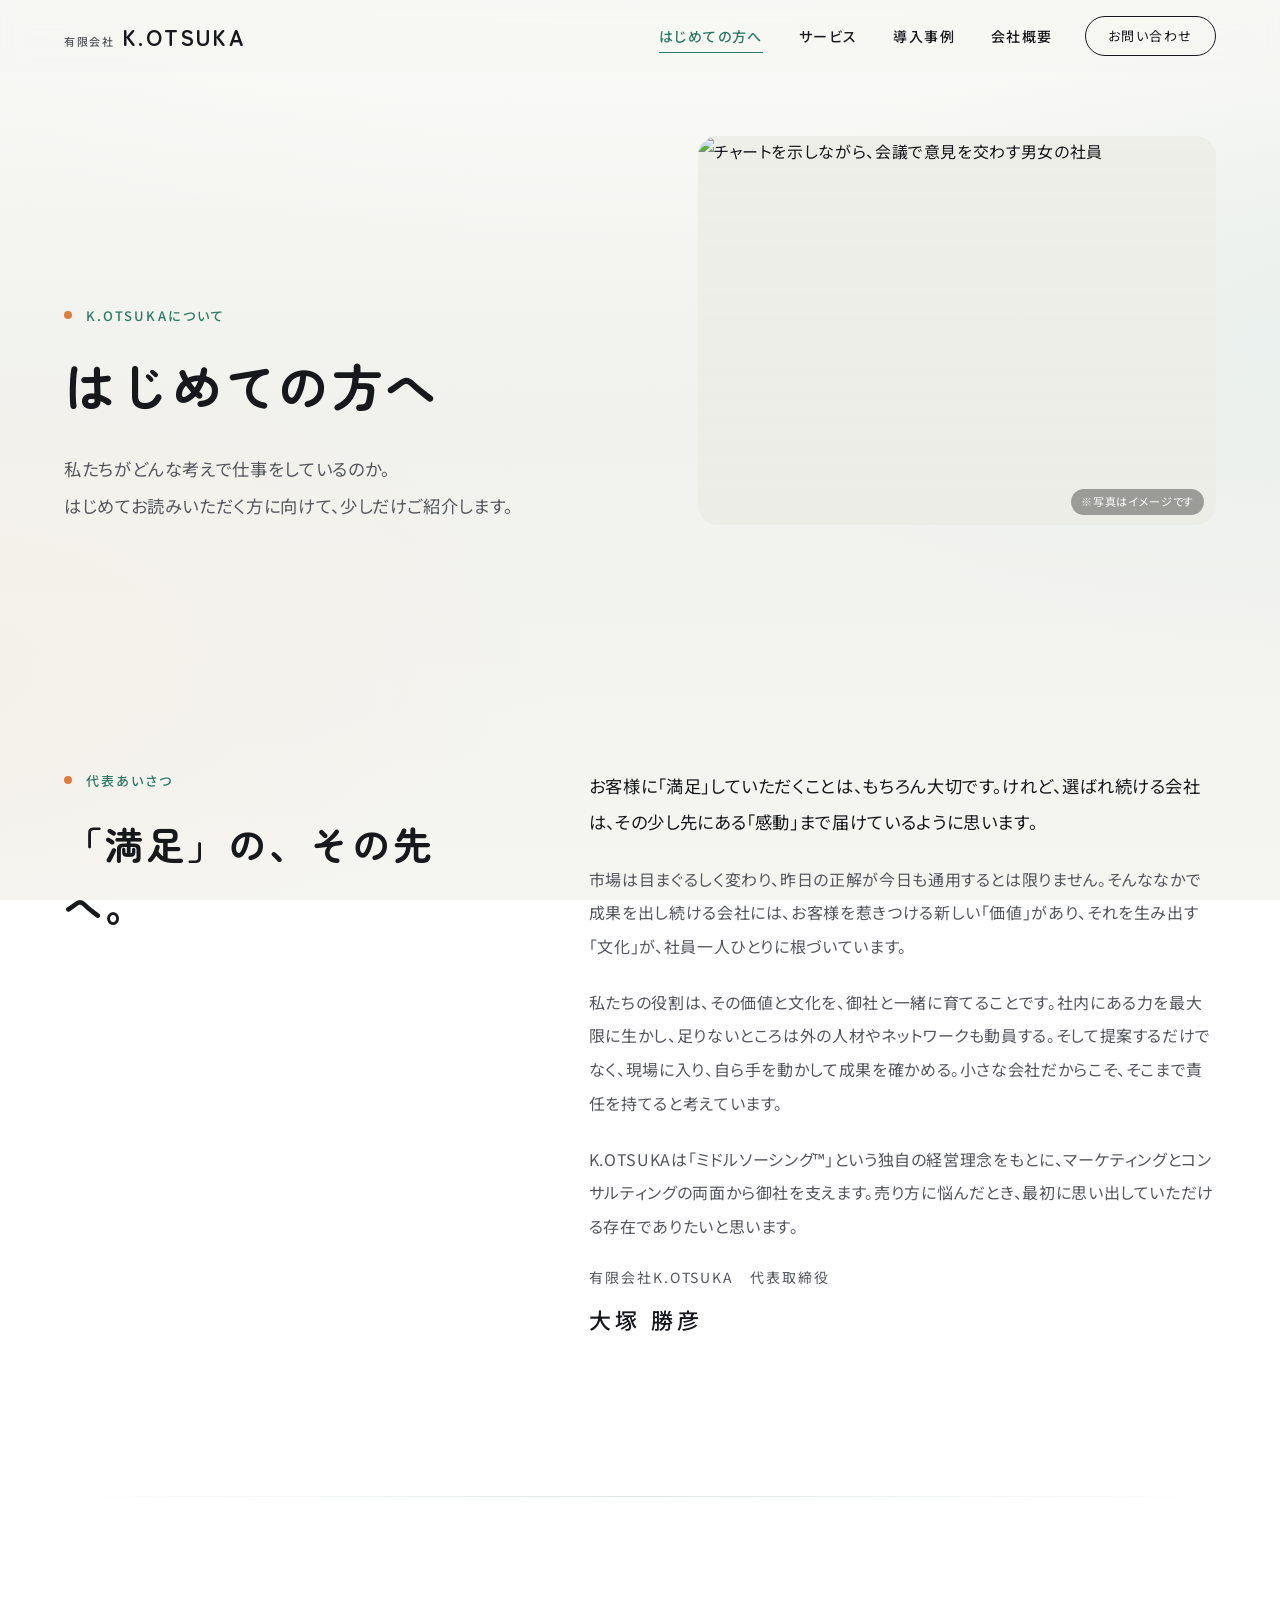
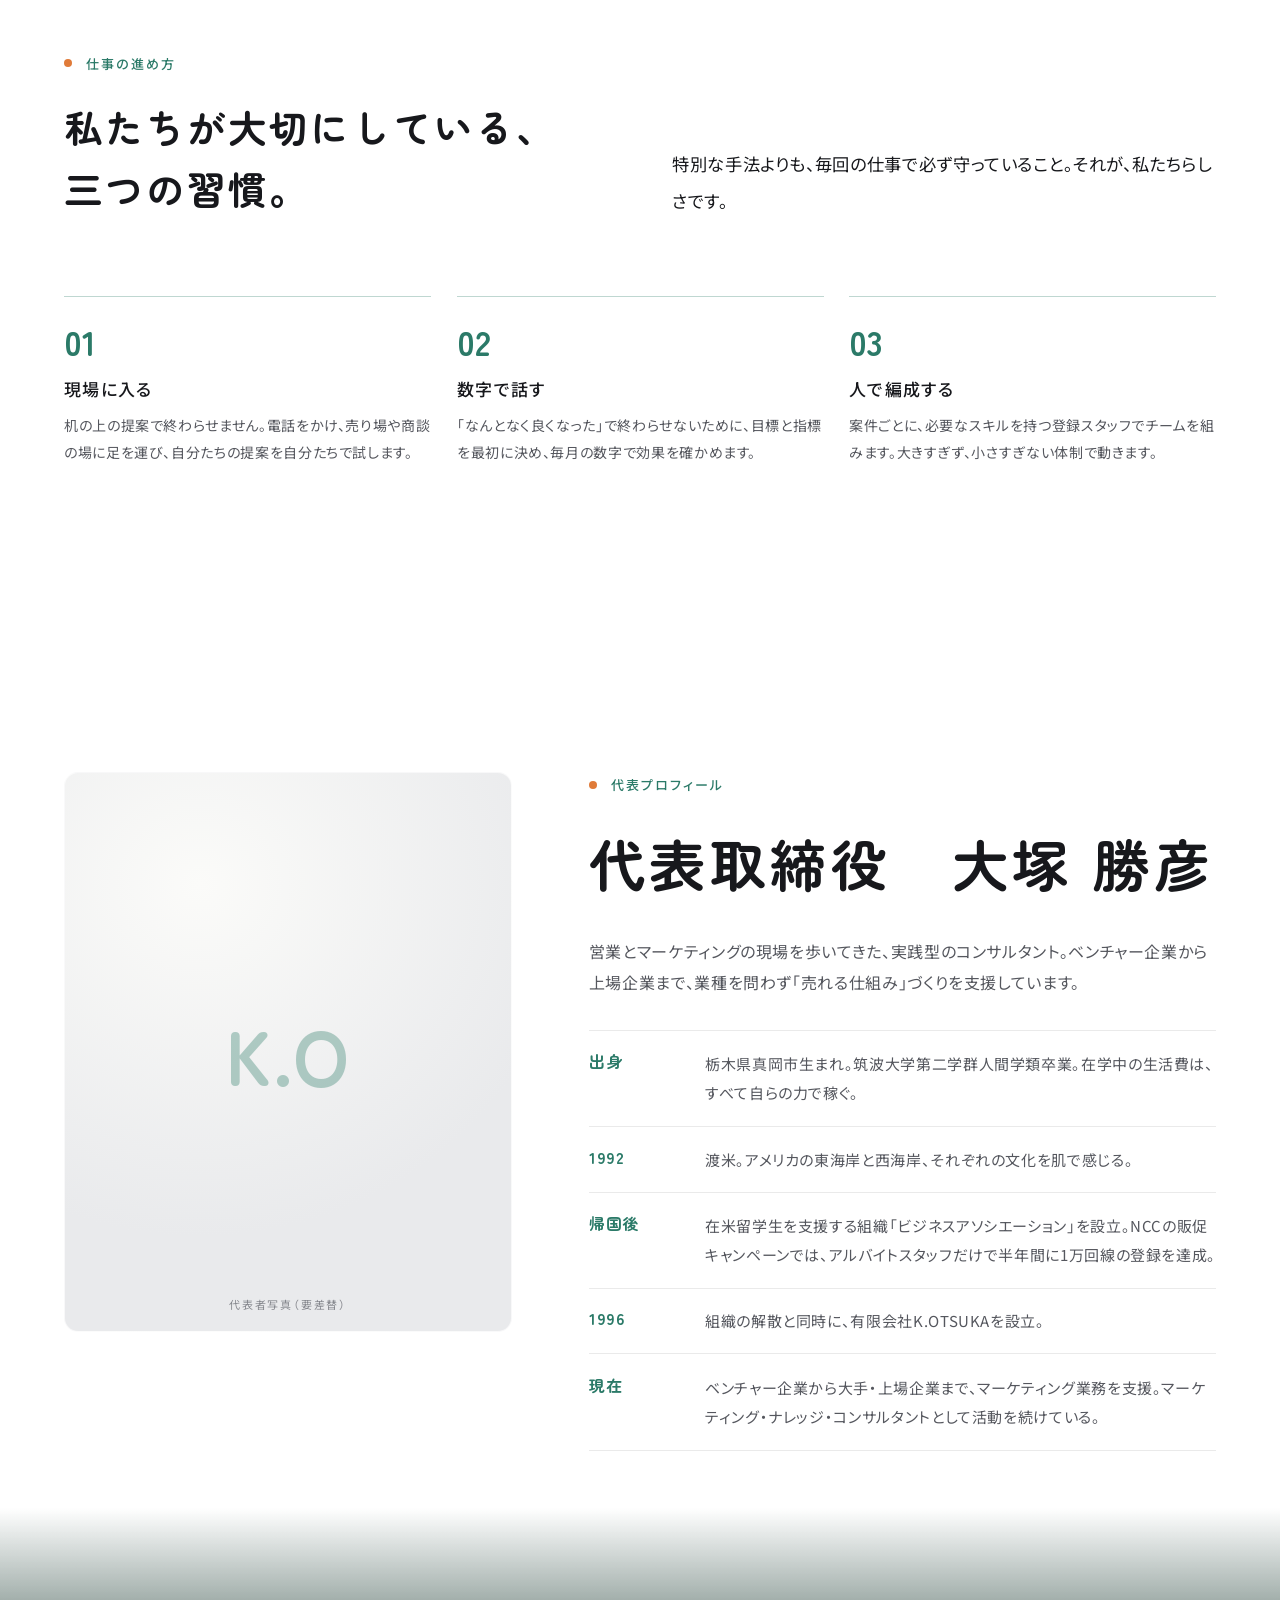
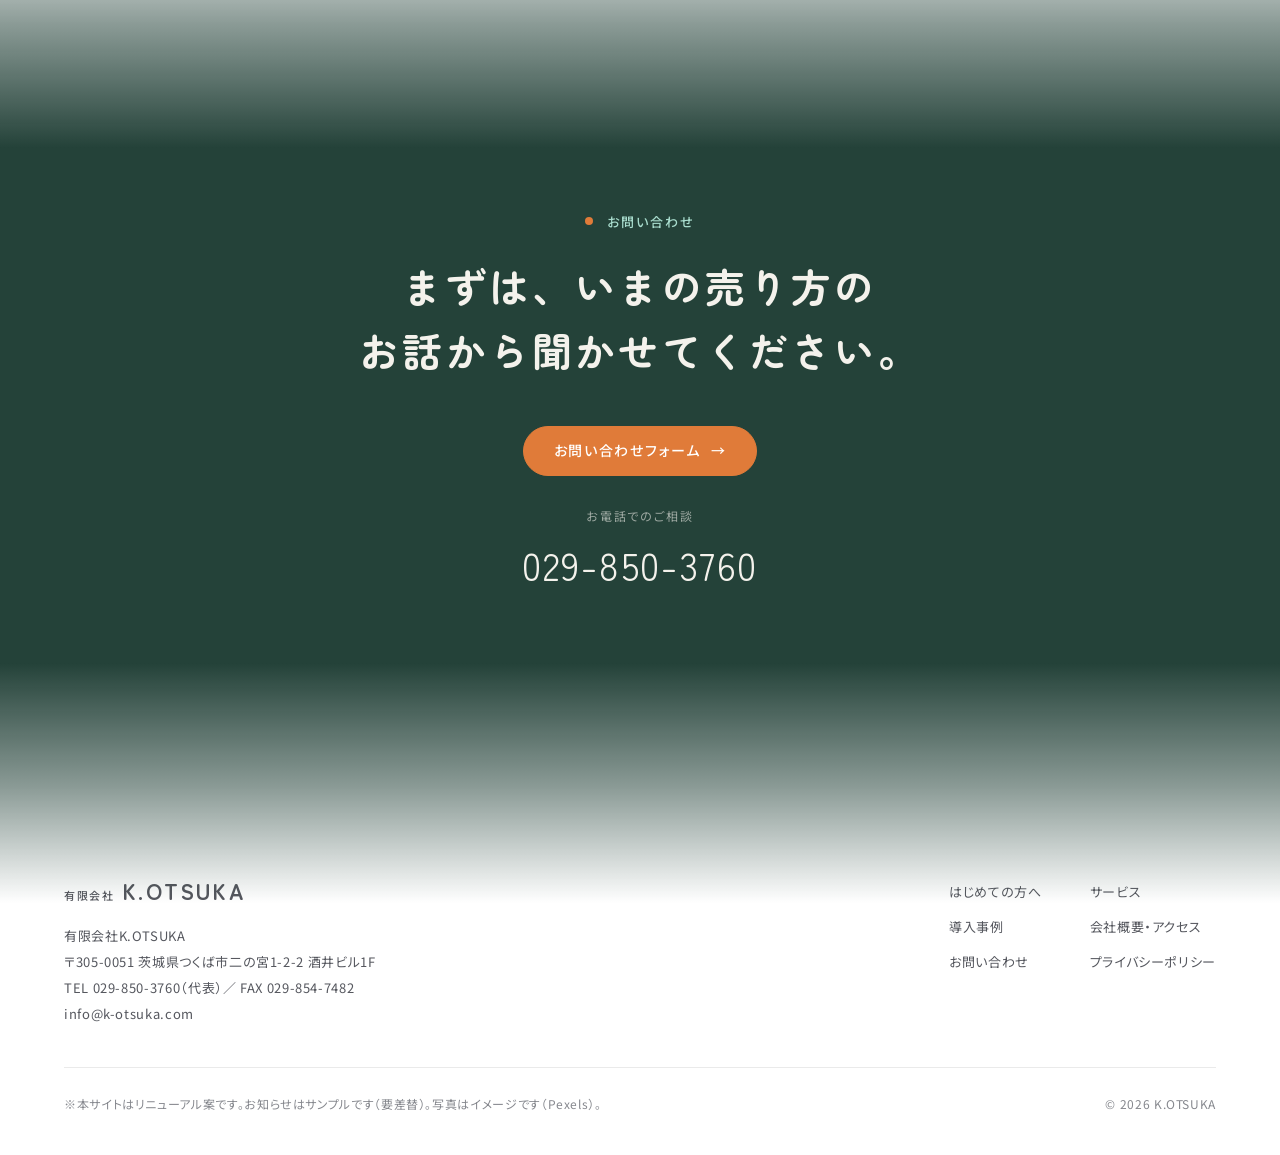
==== commit c83cc7f5: "地域密着型のデザインに変更し、日本人スタッフの写真を追加 - 丸ゴシック見出し・緑基調＋オレンジのCTAで親しみやすい配色に - トップに「地域とともに」「営業の現場から」（テレフォンアポイント／訪問" ====
--- a/about.html
+++ b/about.html
@@ -17,7 +17,7 @@
 <link rel="icon" href="favicon.svg" type="image/svg+xml">
 <link rel="preconnect" href="https://fonts.googleapis.com">
 <link rel="preconnect" href="https://fonts.gstatic.com" crossorigin>
-<link href="https://fonts.googleapis.com/css2?family=Noto+Serif+JP:wght@500;600;700&family=Noto+Sans+JP:wght@400;500;700&display=swap" rel="stylesheet">
+<link href="https://fonts.googleapis.com/css2?family=Zen+Maru+Gothic:wght@500;700&family=Noto+Sans+JP:wght@400;500;700&display=swap" rel="stylesheet">
 <link rel="stylesheet" href="assets/style.css">
 </head>
 <body>
@@ -49,19 +49,15 @@
 <main id="main">
 
 <section class="page-hero">
-  <div class="inner kv-inner">
+  <div class="inner hero-grid">
+    <div class="kv-inner">
     <p class="kicker rise" style="--d:60">K.OTSUKAについて</p>
     <h1>
       <span class="h-display rise" style="--d:140">はじめての方へ</span>
     </h1>
-    <p class="lead rise" style="--d:440">私たちがどんな考えで仕事をしているのか。<br class="pc">はじめてお読みいただく方に向けて、少しだけご紹介します。</p>
-  </div>
-  <div class="motion" aria-hidden="true">
-    <svg viewBox="0 0 1200 600" preserveAspectRatio="xMidYMid meet">
-      <path class="trail-base" d="M-20,540 C120,530 220,480 300,455 S520,360 640,330 S860,230 980,170 S1140,90 1240,60"/>
-      <path class="trail" pathLength="1" d="M-20,540 C120,530 220,480 300,455 S520,360 640,330 S860,230 980,170 S1140,90 1240,60"/>
-      <g transform="translate(980 170)"><g class="node" style="--nd:2200ms"><circle class="ring" r="18"/><circle class="dot" r="5"/></g></g>
-    </svg>
+    <p class="lead rise" style="--d:300">私たちがどんな考えで仕事をしているのか。<br class="pc">はじめてお読みいただく方に向けて、少しだけご紹介します。</p><!--/hero-text-->
+    </div>
+    <figure class="photo  rise" style="--d:260"><img src="https://images.pexels.com/photos/7845345/pexels-photo-7845345.jpeg?auto=compress&amp;cs=tinysrgb&amp;w=1000" srcset="https://images.pexels.com/photos/7845345/pexels-photo-7845345.jpeg?auto=compress&amp;cs=tinysrgb&amp;w=600 600w, https://images.pexels.com/photos/7845345/pexels-photo-7845345.jpeg?auto=compress&amp;cs=tinysrgb&amp;w=1000 1000w, https://images.pexels.com/photos/7845345/pexels-photo-7845345.jpeg?auto=compress&amp;cs=tinysrgb&amp;w=1400 1400w" sizes="(max-width: 899px) 100vw, 50vw" alt="チャートを示しながら、会議で意見を交わす男女の社員" width="1400" height="1050" loading="eager" fetchpriority="high" decoding="async"><figcaption>※写真はイメージです</figcaption></figure>
   </div>
 </section>
 
@@ -146,7 +142,7 @@
     </nav>
   </div>
   <div class="footer-bottom">
-    <p>※本サイトはリニューアル案です。お知らせはサンプルです（要差替）。</p>
+    <p>※本サイトはリニューアル案です。お知らせはサンプルです（要差替）。写真はイメージです（Pexels）。</p>
     <p>© <span class="js-year">2026</span> K.OTSUKA</p>
   </div>
 </footer>
--- a/assets/style.css
+++ b/assets/style.css
@@ -6,25 +6,27 @@
 
 /* 0. トークン — 無彩色 + 藍1色 */
 :root{
-  --font-display:"Noto Serif JP","Hiragino Mincho ProN","Yu Mincho",serif;
+  --font-display:"Zen Maru Gothic","Hiragino Maru Gothic ProN","Hiragino Sans",sans-serif;
   --font-body:"Noto Sans JP","Hiragino Sans","Yu Gothic",sans-serif;
   --ink:#17181c;
   --ink-2:#55575e;
   --ink-3:#86888e;
-  --paper:#f6f6f3;
-  --paper-2:#eeeeea;
-  --dark:#15171d;
-  --dark-rgb:21,23,29;
-  --on-dark:#eeede8;
-  --accent:#2c4a7c;
-  --accent-rgb:44,74,124;
-  --accent-light:#a9bddd;   /* 濃色セクション上のアクセント */
+  --paper:#f7f7f4;
+  --paper-2:#efefea;
+  --dark:#244239;
+  --dark-rgb:36,66,57;
+  --on-dark:#f4f2ec;
+  --accent:#2b7a68;
+  --accent-rgb:43,122,104;
+  --accent-light:#a8dccd;
+  --accent-2:#e07b39;      /* 親しみの差し色：主要ボタンのみ */
+  --accent-2-dark:#c4652a;   /* 濃色セクション上のアクセント */
   --line:rgba(23,24,28,.09);
   --card:rgba(255,255,255,.55);
   --ease:cubic-bezier(.22,1,.36,1);
   --dur:1100ms;
   --stagger:80ms;
-  --radius:2px;
+  --radius:14px;
   --max:1200px;
   --gutter:clamp(20px,5vw,72px);
   --header-h:72px;
@@ -54,8 +56,8 @@
 .bg-canvas{position:fixed;inset:0;z-index:-2;pointer-events:none;
   background:
     radial-gradient(130% 70% at 50% -15%, #fcfcfa 0%, rgba(252,252,250,0) 62%),
-    radial-gradient(95% 60% at 108% 38%, #eceef0 0%, rgba(236,238,240,0) 58%),
-    radial-gradient(85% 60% at -8% 74%, #f2f2ee 0%, rgba(242,242,238,0) 60%),
+    radial-gradient(95% 60% at 108% 38%, #eaf1ee 0%, rgba(234,241,238,0) 58%),
+    radial-gradient(85% 60% at -8% 74%, #f5f1e9 0%, rgba(245,241,233,0) 60%),
     linear-gradient(180deg, #f8f8f5 0%, #f1f1ed 46%, #f5f5f2 100%);
   filter:blur(.4px);
 }
@@ -79,7 +81,7 @@
     rgba(var(--dark-rgb),.55) calc(100% - 120px),
     rgba(var(--dark-rgb),0) 100%)}
 .section-dark .kicker{color:var(--accent-light)}
-.section-dark .kicker::before{background:var(--accent-light)}
+.section-dark .kicker::before{background:var(--accent-2)}
 .section-dark .h-sub,.section-dark .lead,.section-dark p{color:rgba(238,237,232,.78)}
 .section-dark em,.section-dark .h2 em,.section-dark .h-display em{color:var(--accent-light)}
 .section-dark .h2{color:var(--on-dark)}
@@ -133,19 +135,19 @@
 .header{position:fixed;top:0;left:0;right:0;z-index:50;height:var(--header-h);display:flex;align-items:center;gap:32px;
   padding:0 var(--gutter);backdrop-filter:blur(12px);-webkit-backdrop-filter:blur(12px);
   background:rgba(246,246,243,.62)}
-.logo{font-family:var(--font-display);font-weight:600;font-size:22px;letter-spacing:.1em;line-height:1;white-space:nowrap;display:inline-flex;align-items:baseline;gap:8px}
+.logo{font-family:var(--font-display);font-weight:700;font-size:22px;letter-spacing:.1em;line-height:1;white-space:nowrap;display:inline-flex;align-items:baseline;gap:8px}
 .logo small{font-family:var(--font-body);font-weight:500;font-size:11px;letter-spacing:.14em;color:var(--ink-2)}
 .nav{display:flex;gap:36px;margin-left:auto}
 .nav a{position:relative;display:block;font-size:14px;font-weight:500;letter-spacing:.1em;line-height:1.3;padding:8px 0}
 .nav a::after{content:"";position:absolute;left:0;bottom:0;height:1px;width:100%;background:currentColor;transform:scaleX(0);transform-origin:right;transition:transform 600ms var(--ease)}
 .nav a:hover::after,.nav a[aria-current="page"]::after{transform:scaleX(1);transform-origin:left}
 .nav a[aria-current="page"]{color:var(--accent)}
-.btn{display:inline-flex;align-items:center;justify-content:center;gap:10px;padding:14px 30px;border:1px solid currentColor;border-radius:var(--radius);
+.btn{display:inline-flex;align-items:center;justify-content:center;gap:10px;padding:14px 30px;border:1px solid currentColor;border-radius:999px;
   font-size:14px;letter-spacing:.12em;line-height:1.4;transition:background 600ms var(--ease),color 600ms var(--ease),border-color 600ms var(--ease);cursor:pointer;background:transparent}
 .btn:hover{background:var(--ink);color:var(--paper);border-color:var(--ink)}
-.btn--accent{background:var(--accent);border-color:var(--accent);color:#fff}
-.btn--accent:hover{background:var(--ink);border-color:var(--ink)}
-.section-dark .btn--accent{border-color:var(--accent)}
+.btn--accent{background:var(--accent-2);border-color:var(--accent-2);color:#fff;font-weight:500}
+.btn--accent:hover{background:var(--accent-2-dark);border-color:var(--accent-2-dark);color:#fff}
+.section-dark .btn--accent{border-color:var(--accent-2)}
 .btn--sm{padding:10px 22px;font-size:13px}
 .btn .arrow{transition:transform 600ms var(--ease)}
 .btn:hover .arrow{transform:translateX(4px)}
@@ -171,14 +173,14 @@
 /* =========================================================
    3. 見出し — 欧文ディスプレイ × 和文サブの2層
    ========================================================= */
-.h-display{display:block;font-family:var(--font-display);font-weight:600;line-height:1.4;letter-spacing:.08em;font-size:clamp(34px,5.6vw,80px)}
+.h-display{display:block;font-family:var(--font-display);font-weight:700;line-height:1.45;letter-spacing:.05em;font-size:clamp(32px,4.8vw,68px)}
 .h-display em,.h2 em{font-style:normal;color:var(--accent)}
-.h2{font-family:var(--font-display);font-weight:600;font-size:clamp(25px,3vw,42px);line-height:1.6;letter-spacing:.08em}
+.h2{font-family:var(--font-display);font-weight:700;font-size:clamp(25px,3vw,42px);line-height:1.6;letter-spacing:.08em}
 .h-sub{font-size:clamp(15px,1.5vw,18px);letter-spacing:.16em;color:var(--ink-2);margin-top:18px;font-weight:500}
 .h3{font-size:clamp(19px,1.9vw,24px);font-weight:500;line-height:1.6;letter-spacing:.06em}
 .lead{font-size:clamp(16px,1.35vw,18px);line-height:2.15;max-width:40em}
 .kicker{display:flex;align-items:center;gap:14px;font-size:13px;letter-spacing:.16em;color:var(--accent);margin-bottom:20px;font-weight:500}
-.kicker::before{content:"";width:28px;height:1px;background:var(--accent);flex:none}
+.kicker::before{content:"";width:8px;height:8px;border-radius:50%;background:var(--accent-2);flex:none}
 .note{font-size:12px;color:var(--ink-3);margin-top:24px;letter-spacing:.06em}
 .section-dark .note{color:rgba(238,237,232,.5)}
 .link-arrow{display:inline-flex;align-items:center;gap:12px;font-size:14px;letter-spacing:.12em;padding-bottom:6px;border-bottom:1px solid currentColor;margin-top:32px}
@@ -220,7 +222,7 @@
 
 /* 下層ページのヒーロー（同じ線モチーフを短く再演） */
 .page-hero{min-height:clamp(440px,64svh,660px);display:grid;align-content:end;padding-top:calc(var(--header-h) + 64px);padding-bottom:clamp(56px,7vw,96px);overflow:hidden}
-.page-hero .h-display{font-size:clamp(32px,4.8vw,64px)}
+.page-hero .h-display{font-size:clamp(30px,4vw,54px)}
 .page-hero .lead{margin-top:28px;color:var(--ink-2)}
 .page-hero .motion{width:min(52vw,780px);bottom:clamp(24px,5vh,64px);opacity:.75}
 @media (max-width:899px){.page-hero .motion{display:none}}
@@ -436,5 +438,39 @@
   .footer{padding-bottom:110px}
   .cta-fixed{display:flex;position:fixed;left:16px;right:16px;bottom:16px;z-index:40;gap:10px}
   .cta-fixed .btn{flex:1;padding:13px 10px;background:rgba(246,246,243,.92);color:var(--ink);border-color:rgba(23,24,28,.2)}
-  .cta-fixed .btn--accent{background:var(--accent);color:#fff;border-color:var(--accent)}
-}
+  .cta-fixed .btn--accent{background:var(--accent-2);color:#fff;border-color:var(--accent-2)}
+}
+
+/* =========================================================
+   写真（地域密着版）— 角丸＋共通カラーグレード＋「イメージ」注記
+   ========================================================= */
+.photo{position:relative;isolation:isolate;overflow:hidden;border-radius:20px;background:var(--paper-2);aspect-ratio:4/3;margin:0}
+.photo img{width:100%;height:100%;object-fit:cover;filter:saturate(.95) contrast(1.02) brightness(1.02)}
+.photo::after{content:"";position:absolute;inset:0;pointer-events:none;mix-blend-mode:multiply;background:linear-gradient(180deg,rgba(247,247,244,.06),rgba(239,239,234,.12))}
+.photo figcaption{position:absolute;right:12px;bottom:10px;z-index:1;font-size:11px;letter-spacing:.06em;color:#fff;background:rgba(0,0,0,.35);padding:2px 10px;border-radius:999px}
+.photo--tall{aspect-ratio:5/4}
+.photo--wide{aspect-ratio:16/10}
+
+.kv-grid{display:grid;grid-template-columns:minmax(0,1.05fr) minmax(0,1fr);gap:clamp(32px,5vw,80px);align-items:center;width:100%}
+.kv .photo{box-shadow:0 30px 60px -30px rgba(36,66,57,.35)}
+.kv-points{display:flex;flex-wrap:wrap;gap:10px;margin-top:28px}
+.kv-points li{font-size:13px;letter-spacing:.06em;padding:6px 14px;border-radius:999px;background:rgba(var(--accent-rgb),.08);color:var(--accent);font-weight:500}
+@media (max-width:899px){.kv-grid{grid-template-columns:1fr}.kv{min-height:auto}}
+
+.hero-grid{display:grid;grid-template-columns:minmax(0,1.1fr) minmax(0,1fr);gap:clamp(32px,5vw,72px);align-items:end;width:100%}
+@media (max-width:899px){.hero-grid{grid-template-columns:1fr}}
+.page-hero{min-height:auto;align-content:center}
+
+.card .photo{border-radius:10px;aspect-ratio:16/10;margin:-6px -6px 4px}
+.card .photo figcaption{font-size:10px;right:8px;bottom:8px}
+
+.scenes{display:grid;grid-template-columns:repeat(4,minmax(0,1fr));gap:clamp(16px,2vw,28px)}
+.scene h3{font-family:var(--font-display);font-weight:700;font-size:18px;letter-spacing:.06em;line-height:1.6;margin-top:18px}
+.scene .tag{margin-top:14px;display:inline-block}
+.scene p{font-size:14px;color:var(--ink-2);margin-top:8px;line-height:1.9}
+@media (max-width:1023px){.scenes{grid-template-columns:repeat(2,minmax(0,1fr))}}
+@media (max-width:479px){.scenes{grid-template-columns:1fr}}
+
+.checks{display:grid;gap:12px;margin-top:28px}
+.checks li{display:flex;gap:12px;align-items:baseline;font-weight:500;letter-spacing:.04em}
+.checks li::before{content:"";flex:none;width:18px;height:18px;border-radius:50%;background:rgba(var(--accent-rgb),.12) url("data:image/svg+xml,%3Csvg xmlns='http://www.w3.org/2000/svg' viewBox='0 0 18 18'%3E%3Cpath d='M5 9.5l2.5 2.5L13 6.5' fill='none' stroke='%232b7a68' stroke-width='1.8' stroke-linecap='round' stroke-linejoin='round'/%3E%3C/svg%3E") center/18px no-repeat;transform:translateY(3px)}
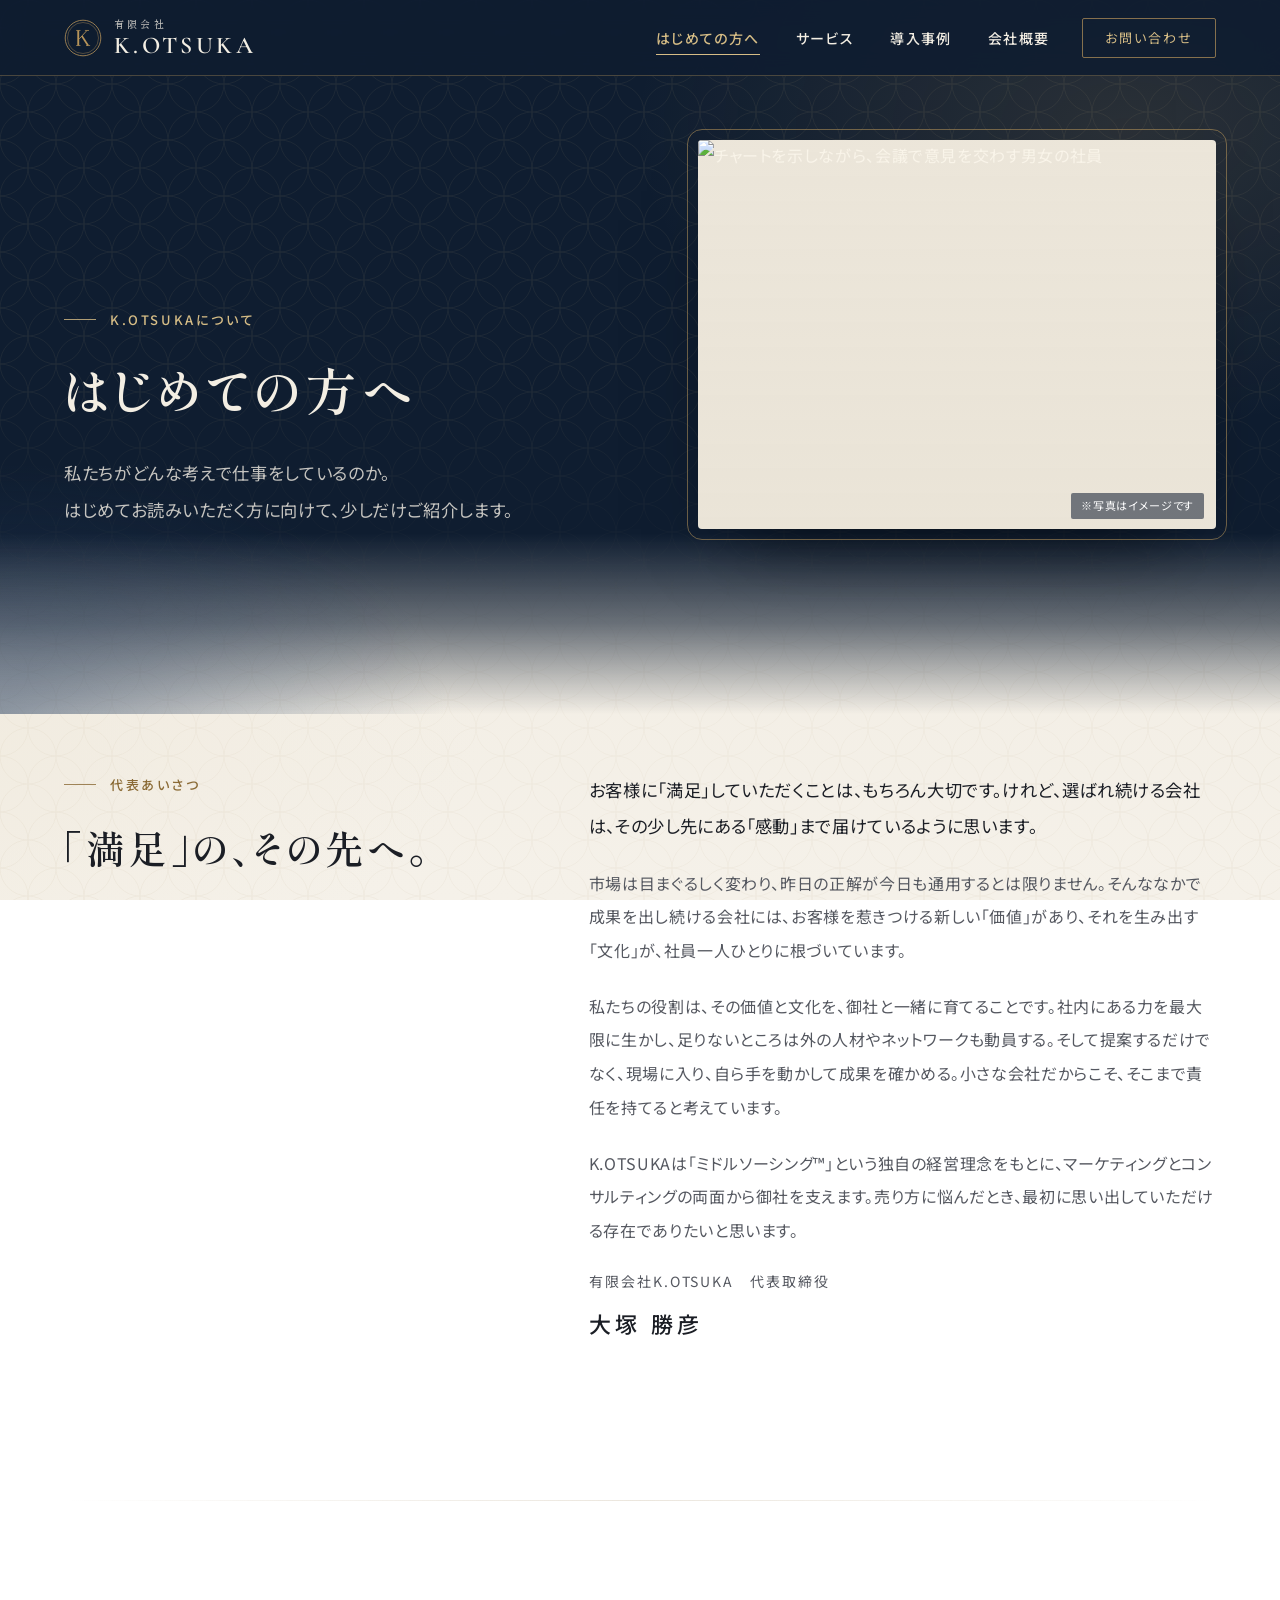
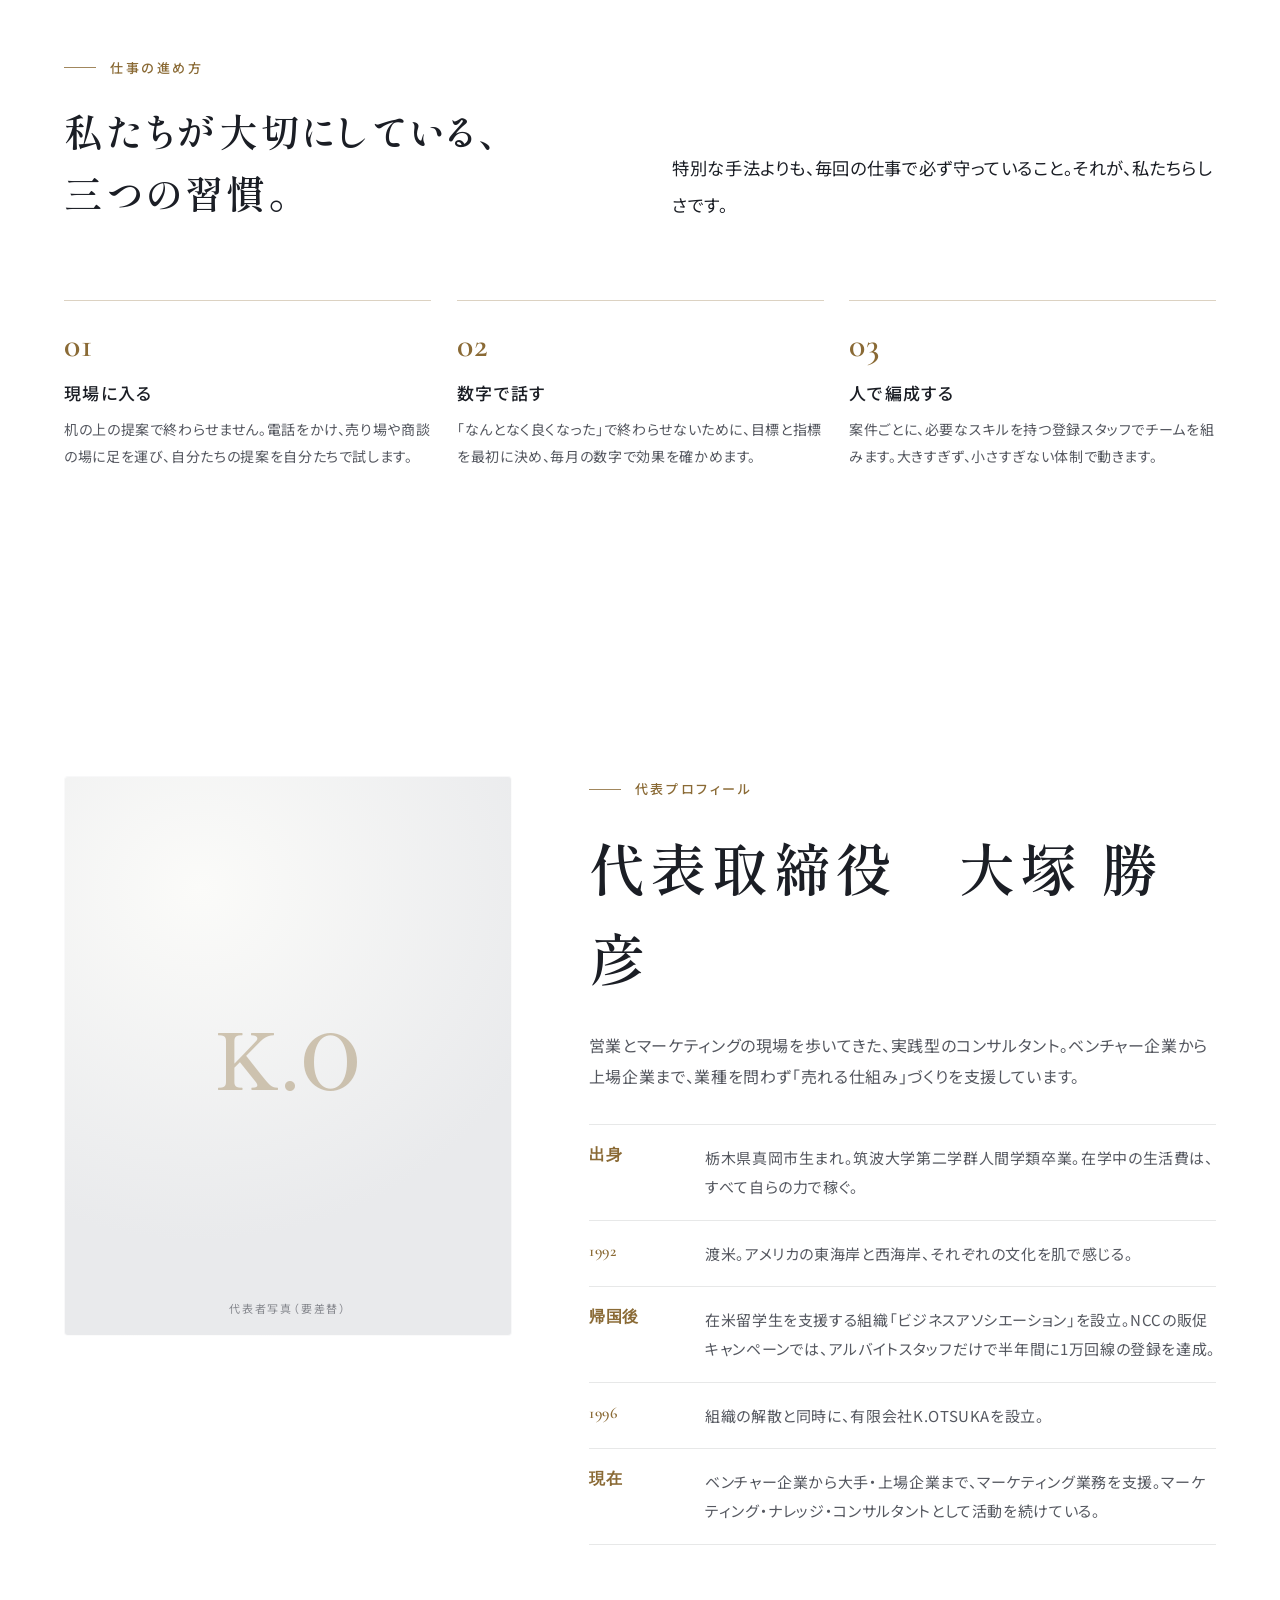
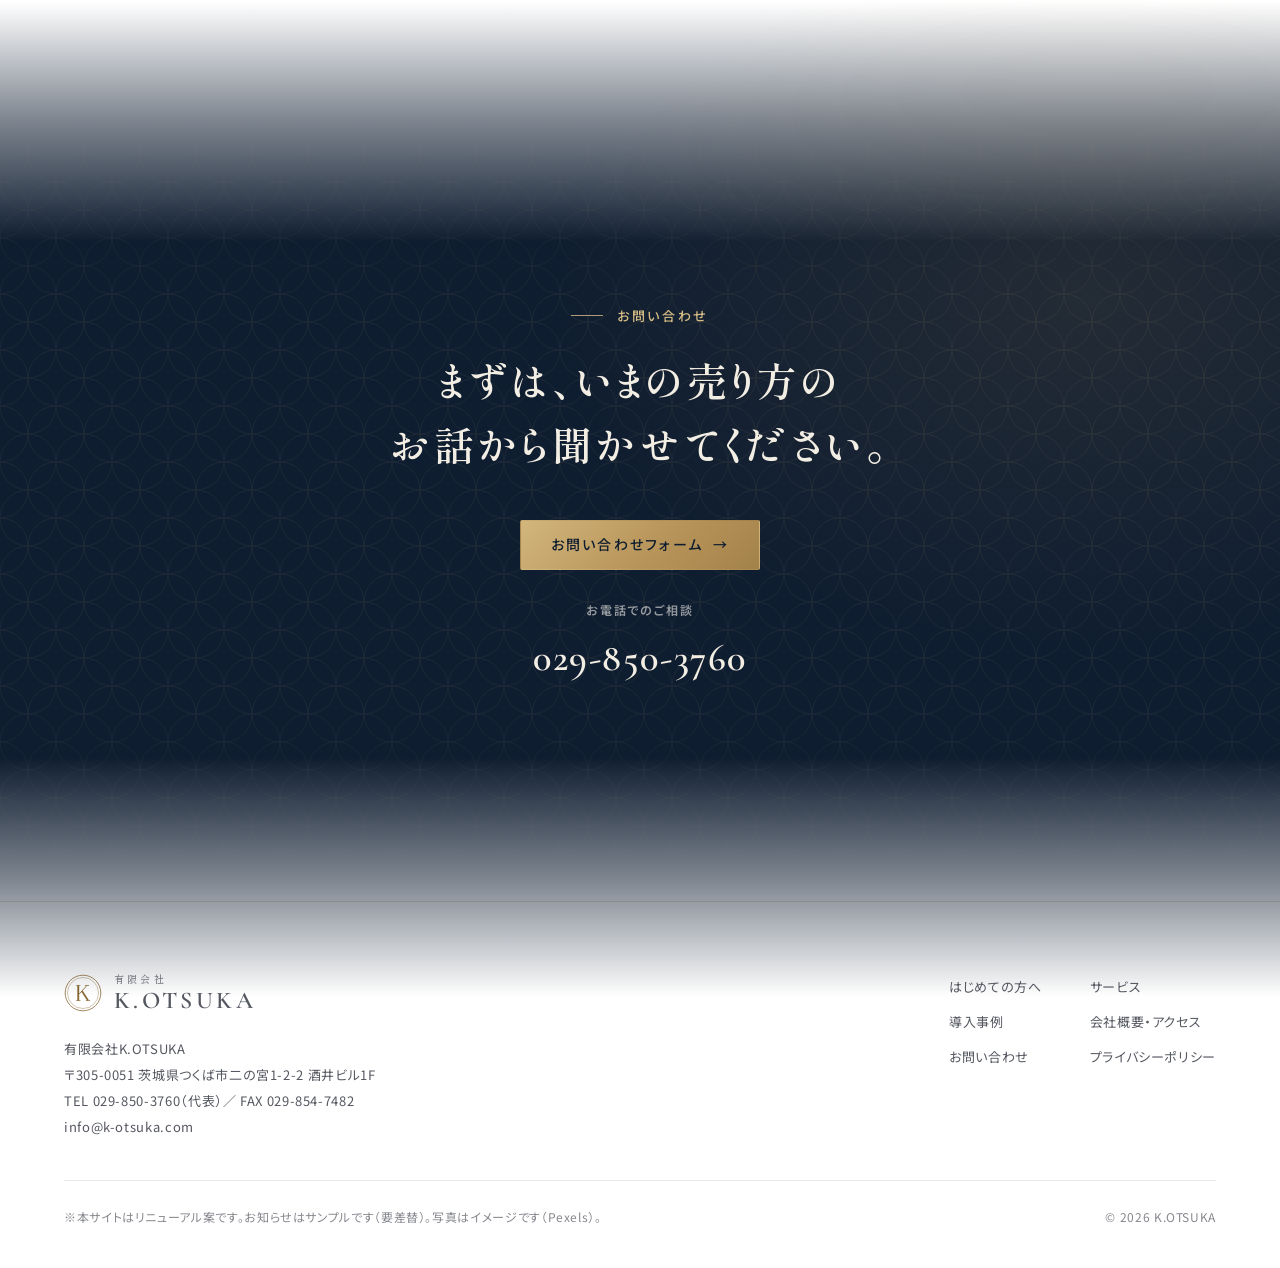
==== commit ce93fd78: "高級感版：ロゴ（10書体の比較ページ）・濃紺×金の配色・七宝柄の背景 - logo.html を追加（シンボル共通、社名を10書体で比較）。サイトは案01 Cormorant Garamond を採用" ====
--- a/about.html
+++ b/about.html
@@ -17,7 +17,7 @@
 <link rel="icon" href="favicon.svg" type="image/svg+xml">
 <link rel="preconnect" href="https://fonts.googleapis.com">
 <link rel="preconnect" href="https://fonts.gstatic.com" crossorigin>
-<link href="https://fonts.googleapis.com/css2?family=Zen+Maru+Gothic:wght@500;700&family=Noto+Sans+JP:wght@400;500;700&display=swap" rel="stylesheet">
+<link href="https://fonts.googleapis.com/css2?family=Cormorant+Garamond:wght@500;600&family=Shippori+Mincho:wght@500;600;700&family=Noto+Sans+JP:wght@400;500;700&display=swap" rel="stylesheet">
 <link rel="stylesheet" href="assets/style.css">
 </head>
 <body>
@@ -26,7 +26,7 @@
 <a class="skip" href="#main">本文へスキップ</a>
 
 <header class="header">
-  <a class="logo" href="index.html" aria-label="K.OTSUKA トップページ"><small>有限会社</small>K.OTSUKA</a>
+  <a class="logo" href="index.html" aria-label="K.OTSUKA トップページ"><svg class="logo-mark" viewBox="0 0 48 48" aria-hidden="true"><circle cx="24" cy="24" r="22.5" fill="none" stroke="currentColor" stroke-width="1"/><circle cx="24" cy="24" r="19.6" fill="none" stroke="currentColor" stroke-width=".5"/><g fill="none" stroke="currentColor"><path d="M18 14.5V33.5" stroke-width="2.4"/><path d="M19.2 25.2L29 14.5" stroke-width="1.1"/><path d="M22.6 21.6L30.4 33.5" stroke-width="2.2"/><path d="M15.4 14.5H20.8M15.4 33.5H20.8M26.4 14.5H31.6M27.8 33.5H33" stroke-width=".9"/></g></svg><span class="logo-text"><small>有限会社</small><b>K.OTSUKA</b></span></a>
   <nav class="nav" aria-label="メイン">
     <a href="about.html" aria-current="page">はじめての方へ</a>
     <a href="service.html">サービス</a>
@@ -132,7 +132,7 @@
 <footer class="footer">
   <div class="footer-inner">
     <div class="footer-brand">
-      <a class="logo" href="index.html"><small>有限会社</small>K.OTSUKA</a>
+      <a class="logo" href="index.html"><svg class="logo-mark" viewBox="0 0 48 48" aria-hidden="true"><circle cx="24" cy="24" r="22.5" fill="none" stroke="currentColor" stroke-width="1"/><circle cx="24" cy="24" r="19.6" fill="none" stroke="currentColor" stroke-width=".5"/><g fill="none" stroke="currentColor"><path d="M18 14.5V33.5" stroke-width="2.4"/><path d="M19.2 25.2L29 14.5" stroke-width="1.1"/><path d="M22.6 21.6L30.4 33.5" stroke-width="2.2"/><path d="M15.4 14.5H20.8M15.4 33.5H20.8M26.4 14.5H31.6M27.8 33.5H33" stroke-width=".9"/></g></svg><span class="logo-text"><small>有限会社</small><b>K.OTSUKA</b></span></a>
       <p>有限会社K.OTSUKA<br>〒305-0051 茨城県つくば市二の宮1-2-2 酒井ビル1F<br>TEL 029-850-3760（代表）／ FAX 029-854-7482<br>info@k-otsuka.com</p>
     </div>
     <nav class="footer-nav" aria-label="フッター">
--- a/assets/style.css
+++ b/assets/style.css
@@ -1,35 +1,38 @@
 /* =========================================================
-   有限会社K.OTSUKA — 共通スタイル（日本語・明朝見出し）
+   有限会社K.OTSUKA — 共通スタイル（高級感版：濃紺×金・明朝見出し）
    ブランドの動詞: 「動かす」 → キー演出: KVで上昇線が描かれ、
    01企画 → 02実践 → 03検証 の節点が順に灯る（ページで1箇所のみ）
    ========================================================= */
 
-/* 0. トークン — 無彩色 + 藍1色 */
+/* 0. トークン — 生成り＋濃紺＋金 */
 :root{
-  --font-display:"Zen Maru Gothic","Hiragino Maru Gothic ProN","Hiragino Sans",sans-serif;
+  --font-display:"Shippori Mincho","Hiragino Mincho ProN","Yu Mincho",serif;
+  --font-latin:"Cormorant Garamond","Times New Roman",serif;   /* ロゴ書体（logo.html の案01） */
   --font-body:"Noto Sans JP","Hiragino Sans","Yu Gothic",sans-serif;
-  --ink:#17181c;
-  --ink-2:#55575e;
+  --ink:#1b1e25;
+  --ink-2:#555860;
   --ink-3:#86888e;
-  --paper:#f7f7f4;
-  --paper-2:#efefea;
-  --dark:#244239;
-  --dark-rgb:36,66,57;
-  --on-dark:#f4f2ec;
-  --accent:#2b7a68;
-  --accent-rgb:43,122,104;
-  --accent-light:#a8dccd;
-  --accent-2:#e07b39;      /* 親しみの差し色：主要ボタンのみ */
-  --accent-2-dark:#c4652a;   /* 濃色セクション上のアクセント */
-  --line:rgba(23,24,28,.09);
-  --card:rgba(255,255,255,.55);
+  --paper:#f6f2ea;
+  --paper-2:#ece6da;
+  --dark:#0f1d30;
+  --dark-rgb:15,29,48;
+  --on-dark:#f3eee3;
+  --accent:#8a6a35;        /* 文字用の深い金 */
+  --accent-rgb:138,106,53;
+  --accent-light:#d6bd86;  /* 濃紺の上の金 */
+  --gold:#b8955a;
+  --gold-rgb:184,149,90;
+  --accent-2:#13233a;      /* 主要ボタン：濃紺 */
+  --accent-2-dark:#0a1524;
+  --line:rgba(27,30,37,.1);
+  --card:rgba(255,253,248,.7);
   --ease:cubic-bezier(.22,1,.36,1);
   --dur:1100ms;
   --stagger:80ms;
-  --radius:14px;
+  --radius:4px;
   --max:1200px;
   --gutter:clamp(20px,5vw,72px);
-  --header-h:72px;
+  --header-h:76px;
 }
 
 *{box-sizing:border-box;margin:0;padding:0}
@@ -473,4 +476,102 @@
 
 .checks{display:grid;gap:12px;margin-top:28px}
 .checks li{display:flex;gap:12px;align-items:baseline;font-weight:500;letter-spacing:.04em}
-.checks li::before{content:"";flex:none;width:18px;height:18px;border-radius:50%;background:rgba(var(--accent-rgb),.12) url("data:image/svg+xml,%3Csvg xmlns='http://www.w3.org/2000/svg' viewBox='0 0 18 18'%3E%3Cpath d='M5 9.5l2.5 2.5L13 6.5' fill='none' stroke='%232b7a68' stroke-width='1.8' stroke-linecap='round' stroke-linejoin='round'/%3E%3C/svg%3E") center/18px no-repeat;transform:translateY(3px)}
+.checks li::before{content:"";flex:none;width:18px;height:18px;border-radius:50%;background:rgba(var(--accent-rgb),.12) url("data:image/svg+xml,%3Csvg xmlns='http://www.w3.org/2000/svg' viewBox='0 0 18 18'%3E%3Cpath d='M5 9.5l2.5 2.5L13 6.5' fill='none' stroke='%238a6a35' stroke-width='1.8' stroke-linecap='round' stroke-linejoin='round'/%3E%3C/svg%3E") center/18px no-repeat;transform:translateY(3px)}
+
+
+/* =========================================================
+   高級感版 — 濃紺×金、明朝見出し、七宝柄の地紋
+   （上の各ルールを上書き。地紋は背景1枚の上に薄く重ねる）
+   ========================================================= */
+/* 背景：生成りの連続背景＋金の七宝柄（中央は薄く、上下に向かって少し見える） */
+.bg-canvas{background:
+    radial-gradient(120% 70% at 50% -10%, #fbf8f1 0%, rgba(251,248,241,0) 62%),
+    radial-gradient(90% 60% at 110% 40%, #efe6d3 0%, rgba(239,230,211,0) 58%),
+    radial-gradient(80% 60% at -10% 78%, #f1ebdf 0%, rgba(241,235,223,0) 60%),
+    linear-gradient(180deg, #f7f3eb 0%, #f1ece2 48%, #f5f1e9 100%)}
+.bg-canvas::after{content:"";position:absolute;inset:0;opacity:.09;background-image:url("data:image/svg+xml,%3Csvg xmlns='http://www.w3.org/2000/svg' width='56' height='56' viewBox='0 0 56 56'%3E%3Cg fill='none' stroke='%238a6a35' stroke-width='.7'%3E%3Ccircle cx='0' cy='0' r='28'/%3E%3Ccircle cx='56' cy='0' r='28'/%3E%3Ccircle cx='0' cy='56' r='28'/%3E%3Ccircle cx='56' cy='56' r='28'/%3E%3Ccircle cx='28' cy='28' r='28'/%3E%3C/g%3E%3C/svg%3E");background-size:56px 56px;
+  -webkit-mask-image:radial-gradient(120% 90% at 50% 50%, rgba(0,0,0,.35) 0%, #000 100%);mask-image:radial-gradient(120% 90% at 50% 50%, rgba(0,0,0,.35) 0%, #000 100%)}
+
+/* 濃紺のセクション・KV・下層ヒーローの地紋 */
+.section-dark::after,.kv::after,.page-hero::after{content:"";position:absolute;inset:0;z-index:-1;pointer-events:none;
+  background-image:url("data:image/svg+xml,%3Csvg xmlns='http://www.w3.org/2000/svg' width='56' height='56' viewBox='0 0 56 56'%3E%3Cg fill='none' stroke='%23d6bd86' stroke-width='.7'%3E%3Ccircle cx='0' cy='0' r='28'/%3E%3Ccircle cx='56' cy='0' r='28'/%3E%3Ccircle cx='0' cy='56' r='28'/%3E%3Ccircle cx='56' cy='56' r='28'/%3E%3Ccircle cx='28' cy='28' r='28'/%3E%3C/g%3E%3C/svg%3E");background-size:56px 56px;opacity:.1;
+  -webkit-mask-image:linear-gradient(180deg,transparent 0,#000 200px,#000 calc(100% - 200px),transparent 100%);
+  mask-image:linear-gradient(180deg,transparent 0,#000 200px,#000 calc(100% - 200px),transparent 100%)}
+.section-dark::before{background:
+    radial-gradient(60% 50% at 85% 30%, rgba(var(--gold-rgb),.12), transparent 70%),
+    linear-gradient(180deg, rgba(var(--dark-rgb),0) 0%, rgba(var(--dark-rgb),.55) 120px, var(--dark) 240px,
+      var(--dark) calc(100% - 240px), rgba(var(--dark-rgb),.55) calc(100% - 120px), rgba(var(--dark-rgb),0) 100%)}
+
+/* KV と下層ヒーローを濃紺に（下端だけ 180px かけて生成りへ溶かす） */
+.kv,.page-hero{color:var(--on-dark);isolation:isolate;overflow:visible;overflow-x:clip}
+.kv::before,.page-hero::before{content:"";position:absolute;inset:0 0 -96px;z-index:-2;pointer-events:none;background:
+    radial-gradient(55% 60% at 88% 18%, rgba(var(--gold-rgb),.16), transparent 70%),
+    radial-gradient(50% 50% at 0% 100%, rgba(40,64,98,.5), transparent 70%),
+    linear-gradient(180deg, var(--dark) 0%, var(--dark) calc(100% - 180px), rgba(var(--dark-rgb),.6) calc(100% - 90px), rgba(var(--dark-rgb),0) 100%)}
+.kv::after,.page-hero::after{-webkit-mask-image:linear-gradient(180deg,#000 0,#000 60%,transparent 100%);mask-image:linear-gradient(180deg,#000 0,#000 60%,transparent 100%)}
+.kv .kicker,.page-hero .kicker,.section-dark .kicker{color:var(--accent-light)}
+.kv .h-display,.page-hero .h-display{color:var(--on-dark)}
+.kv .h-display em,.page-hero .h-display em{color:var(--accent-light)}
+.kv .kv-lead,.page-hero .lead,.page-hero p{color:rgba(243,238,227,.8)}
+.kv .kv-points li{background:transparent;border:1px solid rgba(var(--gold-rgb),.5);color:var(--accent-light);border-radius:2px}
+.kv .btn,.page-hero .btn,.section-dark .btn{border-color:rgba(243,238,227,.45);color:var(--on-dark)}
+.kv .btn:hover,.page-hero .btn:hover,.section-dark .btn:hover{background:var(--on-dark);color:var(--dark);border-color:var(--on-dark)}
+.kv .btn--accent,.page-hero .btn--accent,.section-dark .btn--accent{
+  background:linear-gradient(135deg,#d2b67c 0%,#b8955a 55%,#a3824a 100%);border-color:transparent;color:var(--dark);font-weight:500}
+.kv .btn--accent:hover,.page-hero .btn--accent:hover,.section-dark .btn--accent:hover{background:var(--on-dark);color:var(--dark);border-color:var(--on-dark)}
+.page-hero .subnav a{background:transparent;border-color:rgba(243,238,227,.25);color:var(--on-dark)}
+.page-hero .subnav a:hover{background:var(--on-dark);color:var(--dark)}
+.page-hero .motion pattern circle,.kv .motion pattern circle{fill:rgba(214,189,134,.2)}
+.page-hero .trail-base{stroke:rgba(var(--gold-rgb),.2)}
+.page-hero .trail,.page-hero .node .dot{stroke:var(--gold)}
+.page-hero .node .dot{fill:var(--gold)}
+.page-hero .node-label span{color:rgba(243,238,227,.7)}
+/* 写真：角を締め、金の細い額縁を外側に */
+.photo{border-radius:var(--radius)}
+.kv .photo,.page-hero .photo{outline:1px solid rgba(var(--gold-rgb),.55);outline-offset:10px;box-shadow:0 40px 80px -40px rgba(0,0,0,.6)}
+.photo figcaption{border-radius:2px;background:rgba(15,29,48,.55)}
+.card .photo{border-radius:2px}
+
+/* ヘッダー：濃紺の半透明＋金の細線 */
+.header{background:rgba(15,29,48,.86);color:var(--on-dark);box-shadow:inset 0 -1px 0 rgba(var(--gold-rgb),.35)}
+.nav a[aria-current="page"]{color:var(--accent-light)}
+.header .btn{border-color:rgba(var(--gold-rgb),.7);color:var(--accent-light)}
+.header .btn:hover{background:var(--gold);border-color:var(--gold);color:var(--dark)}
+.menu-btn span{background:var(--on-dark)}
+
+/* ロゴ：シンボル＋社名 */
+.logo{gap:12px;align-items:center;font-weight:400}
+.logo-mark{width:38px;height:38px;flex:none;color:var(--gold)}
+.logo-text{display:grid;line-height:1}
+.logo small{font-family:var(--font-display);font-weight:500;font-size:10px;letter-spacing:.32em;color:inherit;opacity:.8;margin-bottom:5px}
+.logo b{font-family:var(--font-latin);font-weight:600;font-size:24px;letter-spacing:.14em}
+.footer .logo-mark{color:var(--accent)}
+@media (max-width:479px){.logo b{font-size:21px}.logo-mark{width:34px;height:34px}}
+
+/* 見出し・ラベル */
+.h-display{font-weight:600;letter-spacing:.08em}
+.h2{font-weight:600;letter-spacing:.1em}
+.scene h3{font-weight:600}
+.kicker{letter-spacing:.2em}
+.kicker::before{width:32px;height:1px;border-radius:0;background:currentColor;opacity:.8}
+.section-dark .kicker::before{background:var(--accent-light)}
+.stat .num,.steps li::before,.card .num,.timeline b,.menu-list .price,.cta .tel,.contact-box .tel{font-family:var(--font-latin);font-weight:600}
+.stat .num{color:var(--accent-light)}
+#loading{background:var(--dark)}
+#loading .word{font-family:var(--font-latin);font-weight:500;color:var(--accent-light);letter-spacing:.24em}
+#loading .bar{background:var(--gold)}
+
+/* カード・ボタン・タグを角の立った上品な形に */
+.btn{border-radius:2px;letter-spacing:.16em}
+.btn:hover{background:var(--dark);border-color:var(--dark);color:var(--on-dark)}
+.btn--accent{background:var(--accent-2);border-color:var(--accent-2);color:var(--on-dark)}
+.btn--accent:hover{background:var(--accent);border-color:var(--accent);color:#fff}
+.card,.bsc > div,.contact-box{background:var(--card);border:1px solid rgba(var(--gold-rgb),.28);box-shadow:0 24px 48px -36px rgba(15,29,48,.35)}
+a.card:hover{background:#fffdf8;border-color:rgba(var(--gold-rgb),.55)}
+.tag,.subnav a,.kv-points li{border-radius:2px}
+.input{border-radius:2px}
+.req{background:var(--accent)}
+.cta-fixed .btn{border-radius:2px}
+.cta-fixed .btn--accent{background:var(--accent-2);color:var(--on-dark);border-color:var(--accent-2)}
+.checks li::before{background-color:rgba(var(--gold-rgb),.14)}
+.footer{border-top:1px solid rgba(var(--gold-rgb),.3)}
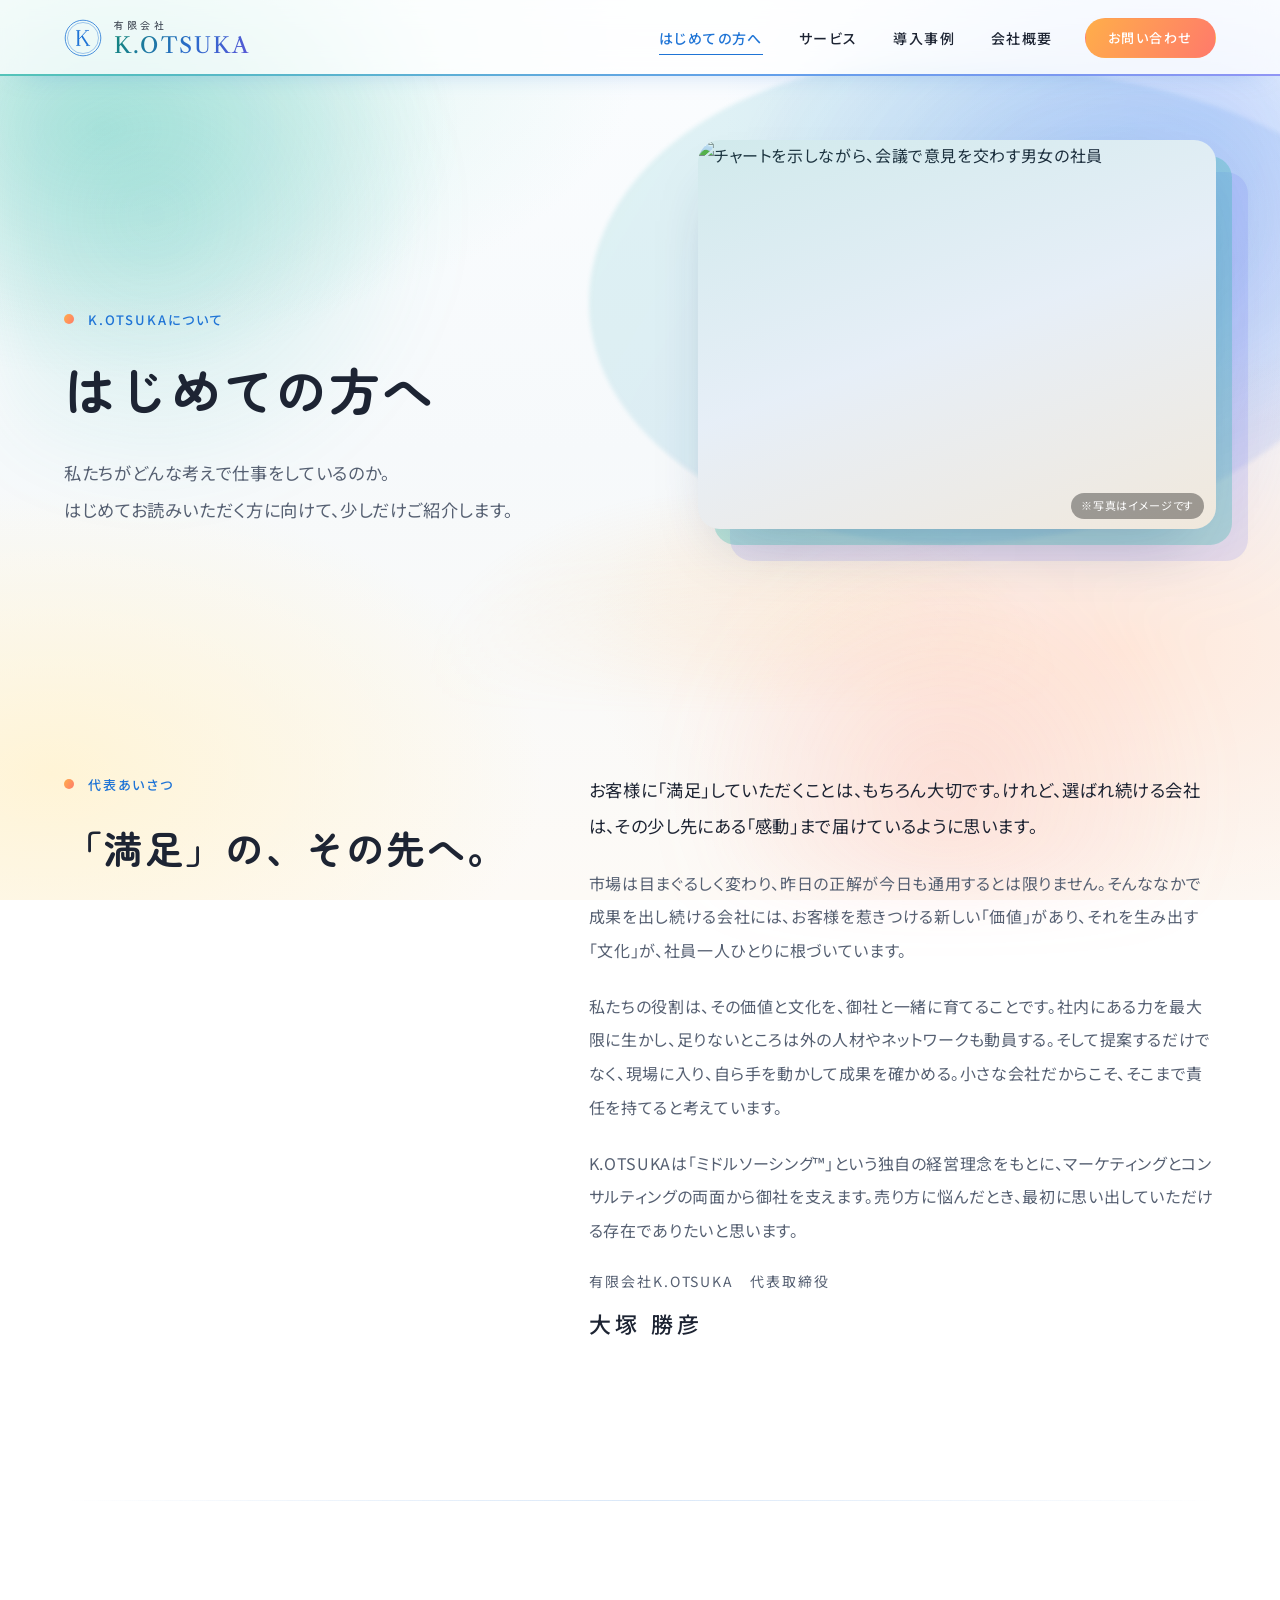
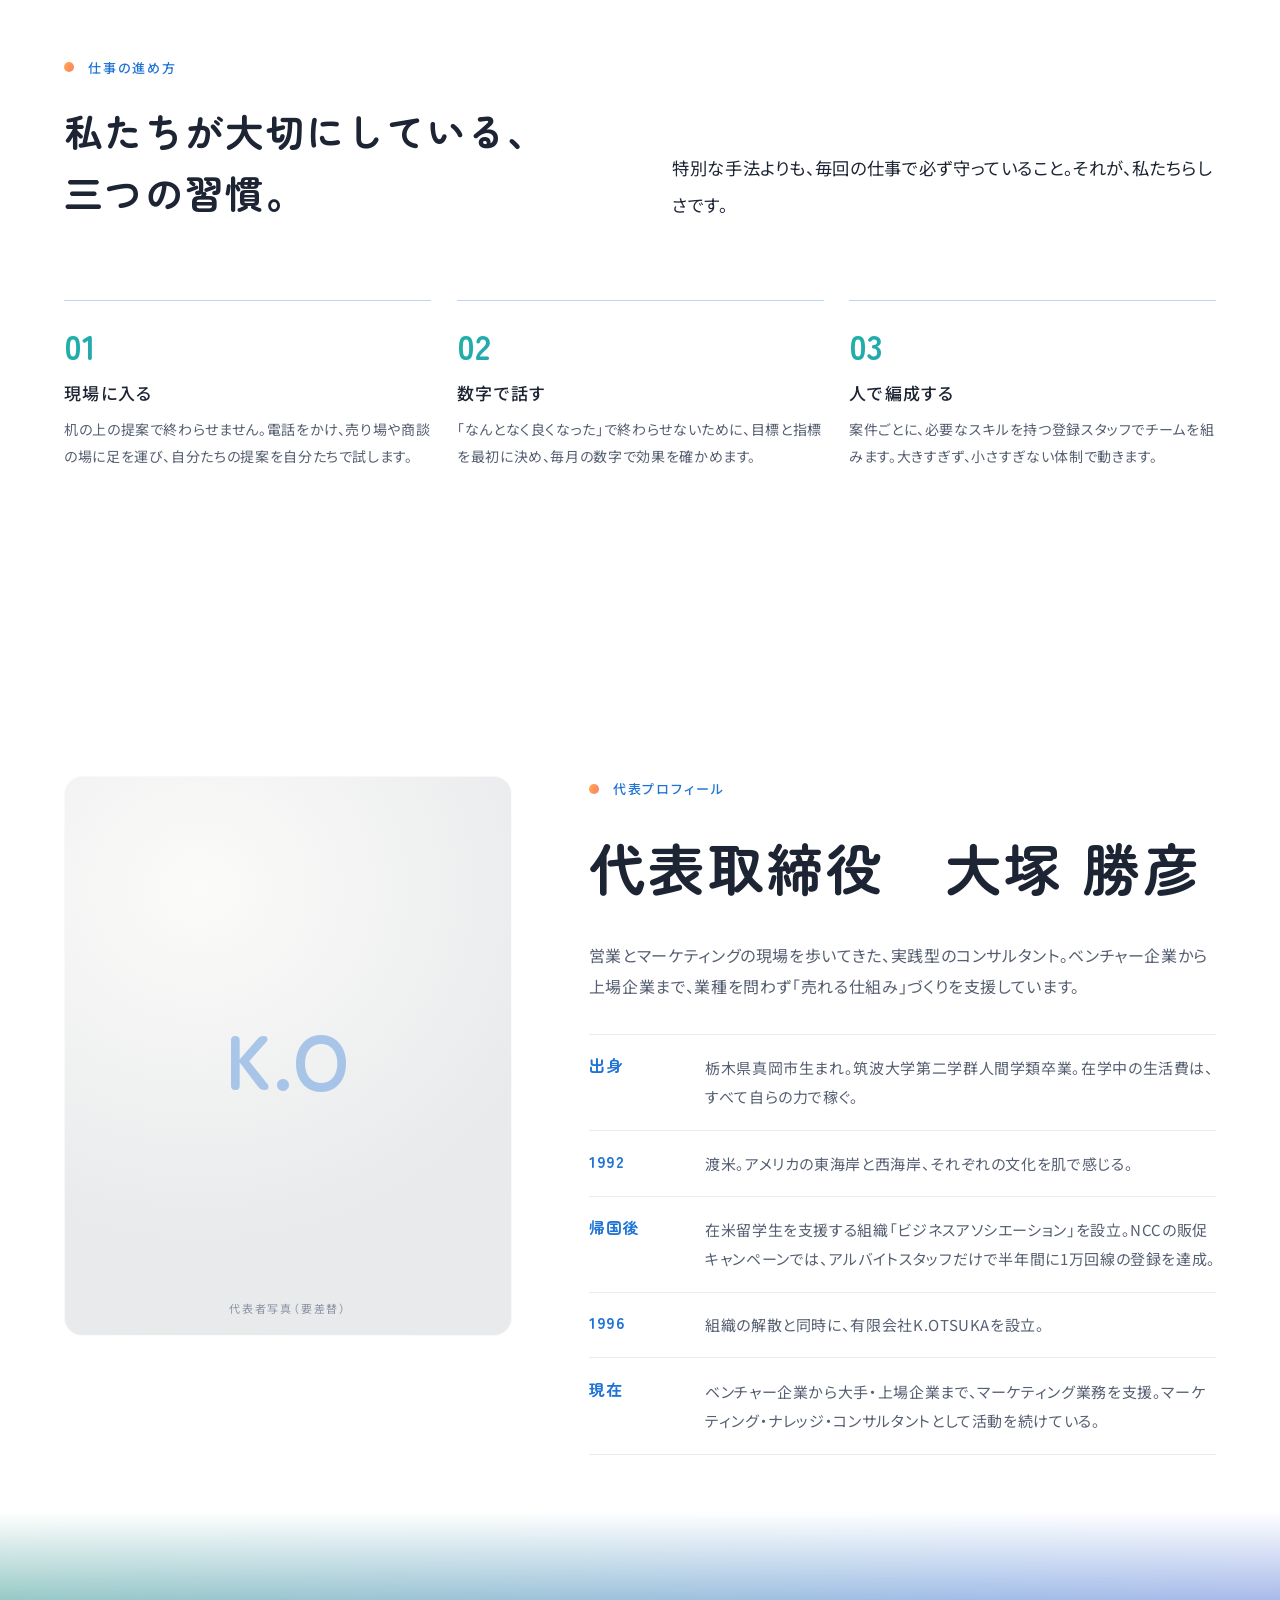
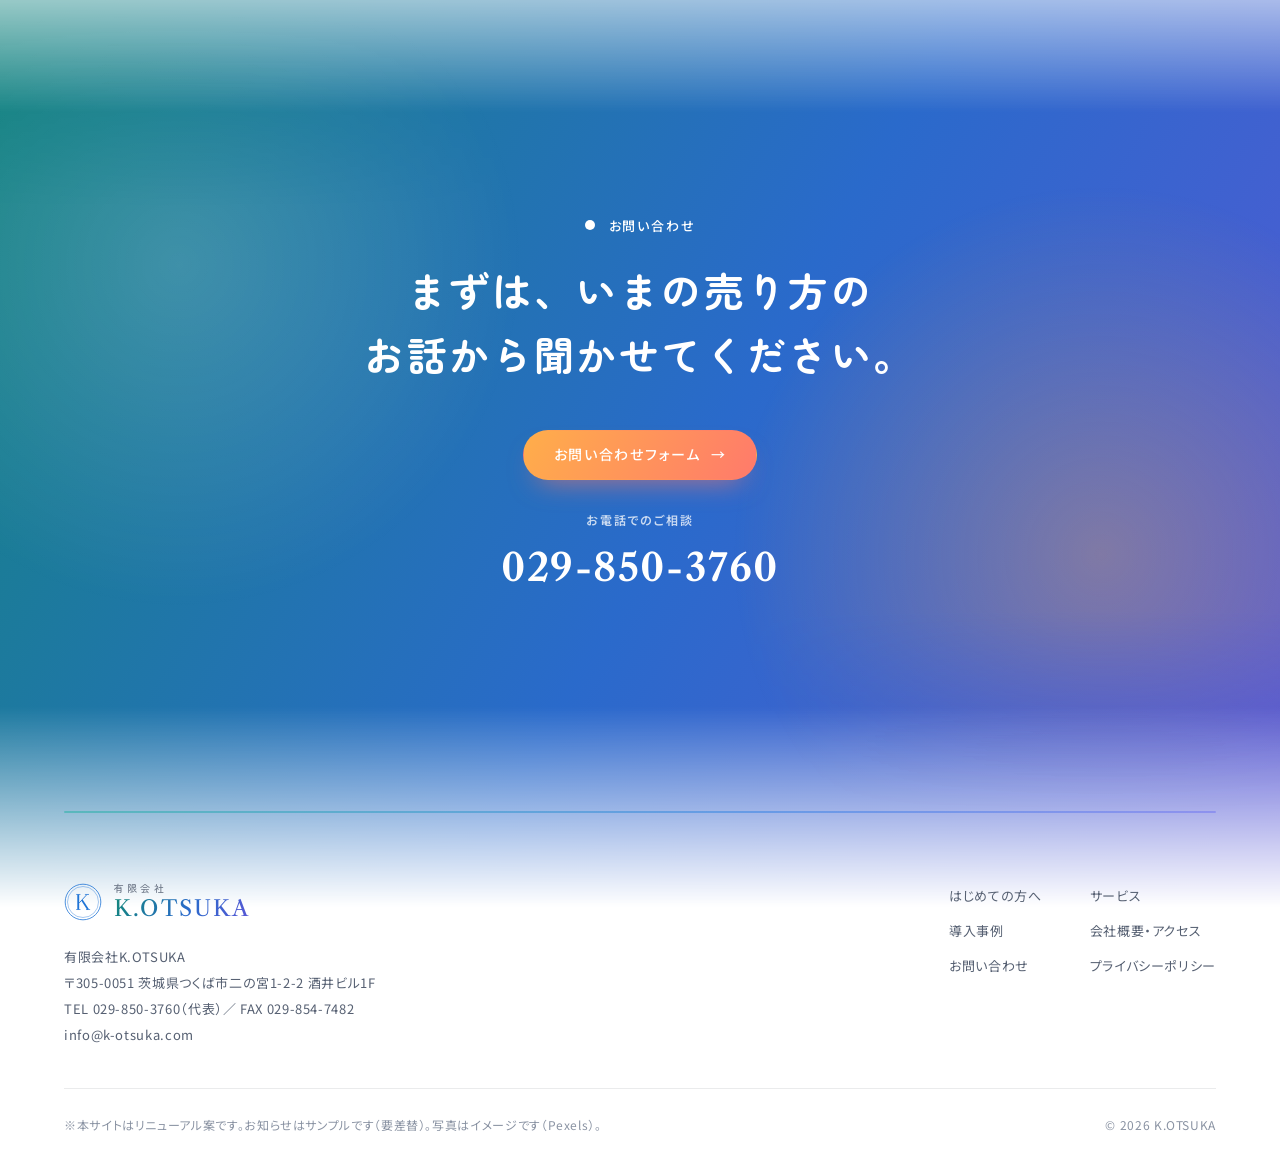
==== commit 25df30a1: "明るいカジュアル版に変更し、ロゴを案07（Libre Caslon Text）に - パステルのグラデーション背景＋ぼかした色の円を重ねる - 写真の後ろに色のレイヤーを2枚ずらして敷き、薄いグラデー" ====
--- a/about.html
+++ b/about.html
@@ -17,7 +17,7 @@
 <link rel="icon" href="favicon.svg" type="image/svg+xml">
 <link rel="preconnect" href="https://fonts.googleapis.com">
 <link rel="preconnect" href="https://fonts.gstatic.com" crossorigin>
-<link href="https://fonts.googleapis.com/css2?family=Cormorant+Garamond:wght@500;600&family=Shippori+Mincho:wght@500;600;700&family=Noto+Sans+JP:wght@400;500;700&display=swap" rel="stylesheet">
+<link href="https://fonts.googleapis.com/css2?family=Libre+Caslon+Text:wght@400;700&family=Zen+Maru+Gothic:wght@500;700&family=Noto+Sans+JP:wght@400;500;700&display=swap" rel="stylesheet">
 <link rel="stylesheet" href="assets/style.css">
 </head>
 <body>
--- a/assets/style.css
+++ b/assets/style.css
@@ -1,5 +1,5 @@
 /* =========================================================
-   有限会社K.OTSUKA — 共通スタイル（高級感版：濃紺×金・明朝見出し）
+   有限会社K.OTSUKA — 共通スタイル（明るいカジュアル版：グラデーション＋レイヤー）
    ブランドの動詞: 「動かす」 → キー演出: KVで上昇線が描かれ、
    01企画 → 02実践 → 03検証 の節点が順に灯る（ページで1箇所のみ）
    ========================================================= */
@@ -7,7 +7,7 @@
 /* 0. トークン — 生成り＋濃紺＋金 */
 :root{
   --font-display:"Shippori Mincho","Hiragino Mincho ProN","Yu Mincho",serif;
-  --font-latin:"Cormorant Garamond","Times New Roman",serif;   /* ロゴ書体（logo.html の案01） */
+  --font-latin:"Libre Caslon Text","Times New Roman",serif;   /* ロゴ書体（logo.html の案07） */
   --font-body:"Noto Sans JP","Hiragino Sans","Yu Gothic",sans-serif;
   --ink:#1b1e25;
   --ink-2:#555860;
@@ -476,7 +476,7 @@
 
 .checks{display:grid;gap:12px;margin-top:28px}
 .checks li{display:flex;gap:12px;align-items:baseline;font-weight:500;letter-spacing:.04em}
-.checks li::before{content:"";flex:none;width:18px;height:18px;border-radius:50%;background:rgba(var(--accent-rgb),.12) url("data:image/svg+xml,%3Csvg xmlns='http://www.w3.org/2000/svg' viewBox='0 0 18 18'%3E%3Cpath d='M5 9.5l2.5 2.5L13 6.5' fill='none' stroke='%238a6a35' stroke-width='1.8' stroke-linecap='round' stroke-linejoin='round'/%3E%3C/svg%3E") center/18px no-repeat;transform:translateY(3px)}
+.checks li::before{content:"";flex:none;width:18px;height:18px;border-radius:50%;background:rgba(var(--accent-rgb),.12) url("data:image/svg+xml,%3Csvg xmlns='http://www.w3.org/2000/svg' viewBox='0 0 18 18'%3E%3Cpath d='M5 9.5l2.5 2.5L13 6.5' fill='none' stroke='%231f74d6' stroke-width='1.8' stroke-linecap='round' stroke-linejoin='round'/%3E%3C/svg%3E") center/18px no-repeat;transform:translateY(3px)}
 
 
 /* =========================================================
@@ -489,7 +489,7 @@
     radial-gradient(90% 60% at 110% 40%, #efe6d3 0%, rgba(239,230,211,0) 58%),
     radial-gradient(80% 60% at -10% 78%, #f1ebdf 0%, rgba(241,235,223,0) 60%),
     linear-gradient(180deg, #f7f3eb 0%, #f1ece2 48%, #f5f1e9 100%)}
-.bg-canvas::after{content:"";position:absolute;inset:0;opacity:.09;background-image:url("data:image/svg+xml,%3Csvg xmlns='http://www.w3.org/2000/svg' width='56' height='56' viewBox='0 0 56 56'%3E%3Cg fill='none' stroke='%238a6a35' stroke-width='.7'%3E%3Ccircle cx='0' cy='0' r='28'/%3E%3Ccircle cx='56' cy='0' r='28'/%3E%3Ccircle cx='0' cy='56' r='28'/%3E%3Ccircle cx='56' cy='56' r='28'/%3E%3Ccircle cx='28' cy='28' r='28'/%3E%3C/g%3E%3C/svg%3E");background-size:56px 56px;
+.bg-canvas::after{content:"";position:absolute;inset:0;opacity:.09;background-image:url("data:image/svg+xml,%3Csvg xmlns='http://www.w3.org/2000/svg' width='56' height='56' viewBox='0 0 56 56'%3E%3Cg fill='none' stroke='%231f74d6' stroke-width='.7'%3E%3Ccircle cx='0' cy='0' r='28'/%3E%3Ccircle cx='56' cy='0' r='28'/%3E%3Ccircle cx='0' cy='56' r='28'/%3E%3Ccircle cx='56' cy='56' r='28'/%3E%3Ccircle cx='28' cy='28' r='28'/%3E%3C/g%3E%3C/svg%3E");background-size:56px 56px;
   -webkit-mask-image:radial-gradient(120% 90% at 50% 50%, rgba(0,0,0,.35) 0%, #000 100%);mask-image:radial-gradient(120% 90% at 50% 50%, rgba(0,0,0,.35) 0%, #000 100%)}
 
 /* 濃紺のセクション・KV・下層ヒーローの地紋 */
@@ -575,3 +575,131 @@
 .cta-fixed .btn--accent{background:var(--accent-2);color:var(--on-dark);border-color:var(--accent-2)}
 .checks li::before{background-color:rgba(var(--gold-rgb),.14)}
 .footer{border-top:1px solid rgba(var(--gold-rgb),.3)}
+
+
+/* =========================================================
+   明るいカジュアル版 — パステルのグラデーション、重なるレイヤー
+   （高級感版の上書き。ロゴのシンボルと社名書体はそのまま）
+   ========================================================= */
+:root{
+  --font-display:"Zen Maru Gothic","Hiragino Maru Gothic ProN","Hiragino Sans",sans-serif;
+  --ink:#1d2433;
+  --ink-2:#566072;
+  --ink-3:#8a93a3;
+  --paper:#fbfaf7;
+  --paper-2:#eef3f8;
+  --dark:#1d3a66;
+  --dark-rgb:29,58,102;
+  --on-dark:#ffffff;
+  --accent:#1f74d6;
+  --accent-rgb:31,116,214;
+  --accent-light:#fff3c4;
+  --gold:#ffb04a;
+  --gold-rgb:255,176,74;
+  --accent-2:#ff7a6b;
+  --accent-2-dark:#f0605a;
+  --line:rgba(29,36,51,.09);
+  --card:rgba(255,255,255,.8);
+  --radius:18px;
+  --grad:linear-gradient(120deg,#20b2a3 0%,#2f80e4 60%,#6f74f2 100%);
+  --grad-deep:linear-gradient(120deg,#12867b 0%,#2a6acb 55%,#5a57d6 100%);
+  --grad-warm:linear-gradient(120deg,#ffae4a 0%,#ff7a6b 100%);
+}
+
+/* 背景：パステル4色のグラデーション＋ぼかした色の円を1枚重ねる */
+.bg-canvas{filter:none;background:
+    radial-gradient(60% 45% at 8% 6%, #d9f4ef 0%, rgba(217,244,239,0) 70%),
+    radial-gradient(55% 45% at 95% 12%, #dfeaff 0%, rgba(223,234,255,0) 70%),
+    radial-gradient(60% 50% at 88% 72%, #ffe9dc 0%, rgba(255,233,220,0) 70%),
+    radial-gradient(55% 45% at 4% 86%, #fff4d6 0%, rgba(255,244,214,0) 70%),
+    linear-gradient(180deg,#fbfdff 0%,#f6f9fb 50%,#fdfaf6 100%)}
+.bg-canvas::after{opacity:1;-webkit-mask-image:none;mask-image:none;background-size:100% 100%;background-repeat:no-repeat;filter:blur(30px);
+  background-image:
+    radial-gradient(circle at 12% 24%, rgba(32,178,163,.2), rgba(32,178,163,0) 22%),
+    radial-gradient(circle at 90% 34%, rgba(111,116,242,.16), rgba(111,116,242,0) 24%),
+    radial-gradient(circle at 74% 88%, rgba(255,122,107,.15), rgba(255,122,107,0) 22%)}
+.bg-grain{opacity:.03}
+
+/* ヘッダー：白のすりガラス＋グラデーションの細線 */
+.header{background:rgba(255,255,255,.74);color:var(--ink);box-shadow:0 12px 30px -24px rgba(31,116,214,.5)}
+.header::after{content:"";position:absolute;left:0;right:0;bottom:0;height:2px;background:var(--grad);opacity:.75}
+.nav a[aria-current="page"]{color:var(--accent)}
+.header .btn{background:var(--grad-warm);border-color:transparent;color:#fff;font-weight:500}
+.header .btn:hover{background:var(--ink);border-color:var(--ink);color:#fff}
+.menu-btn span{background:var(--ink)}
+.logo-mark,.footer .logo-mark{color:var(--accent)}
+.logo b{background:var(--grad-deep);-webkit-background-clip:text;background-clip:text;color:transparent}
+
+/* KV・下層ヒーロー：明るい色の重なり（レイヤー） */
+.kv,.page-hero{color:var(--ink)}
+.kv::before,.page-hero::before{background:
+    radial-gradient(42% 55% at 86% 30%, rgba(47,128,228,.2), rgba(47,128,228,0) 70%),
+    radial-gradient(40% 50% at 8% 18%, rgba(32,178,163,.2), rgba(32,178,163,0) 70%),
+    radial-gradient(36% 40% at 58% 96%, rgba(255,176,74,.2), rgba(255,176,74,0) 70%);
+  -webkit-mask-image:linear-gradient(180deg,#000 0,#000 calc(100% - 160px),transparent 100%);mask-image:linear-gradient(180deg,#000 0,#000 calc(100% - 160px),transparent 100%)}
+.kv::after,.page-hero::after{inset:auto;right:-8%;top:10%;width:min(62%,820px);height:78%;opacity:.12;filter:blur(2px);
+  background:var(--grad);background-size:auto;border-radius:42% 58% 55% 45% / 50% 40% 60% 50%;
+  -webkit-mask-image:none;mask-image:none}
+.kv .kicker,.page-hero .kicker{color:var(--accent)}
+.kv .h-display,.page-hero .h-display{color:var(--ink)}
+.kv .h-display em,.page-hero .h-display em,.h2 em{background:var(--grad);-webkit-background-clip:text;background-clip:text;color:transparent}
+.kv .kv-lead,.page-hero .lead,.page-hero p{color:var(--ink-2)}
+.kv .kv-points li{background:rgba(255,255,255,.85);border:1px solid rgba(var(--accent-rgb),.18);color:var(--accent);border-radius:999px;box-shadow:0 8px 20px -14px rgba(31,116,214,.6)}
+.kv .btn,.page-hero .btn{border-color:rgba(29,36,51,.25);color:var(--ink);background:rgba(255,255,255,.7)}
+.kv .btn:hover,.page-hero .btn:hover{background:var(--ink);border-color:var(--ink);color:#fff}
+.kv .btn--accent,.page-hero .btn--accent,.btn--accent{background:var(--grad-warm);border-color:transparent;color:#fff;font-weight:500;box-shadow:0 14px 28px -14px rgba(255,122,107,.75)}
+.kv .btn--accent:hover,.page-hero .btn--accent:hover,.btn--accent:hover{background:var(--grad);border-color:transparent;color:#fff}
+.page-hero .subnav a{background:rgba(255,255,255,.8);border-color:var(--line);color:var(--ink)}
+.page-hero .subnav a:hover{background:var(--ink);color:#fff}
+
+/* 写真：角丸＋色のグラデーションを薄く重ね、後ろに2枚のレイヤーをずらして敷く */
+.photo{border-radius:22px}
+.photo::after{mix-blend-mode:normal;background:linear-gradient(160deg,rgba(32,178,163,.14) 0%,rgba(47,128,228,.04) 50%,rgba(255,176,74,.16) 100%)}
+.kv .photo,.page-hero .photo{outline:0;box-shadow:16px 16px 0 0 rgba(32,178,163,.28),32px 32px 0 0 rgba(111,116,242,.16),0 30px 60px -30px rgba(29,58,102,.4)}
+.photo figcaption{border-radius:999px;background:rgba(0,0,0,.35)}
+.card .photo{border-radius:12px}
+
+/* 濃色セクション → 明るいグラデーションの帯（上下はふわっと溶かす） */
+.section-dark{color:#fff}
+.section-dark::before{background:var(--grad-deep);
+  -webkit-mask-image:linear-gradient(180deg,transparent 0,#000 200px,#000 calc(100% - 200px),transparent 100%);
+  mask-image:linear-gradient(180deg,transparent 0,#000 200px,#000 calc(100% - 200px),transparent 100%)}
+.section-dark::after{opacity:1;background-size:100% 100%;background-repeat:no-repeat;background-image:
+    radial-gradient(circle at 14% 32%, rgba(255,255,255,.16), rgba(255,255,255,0) 28%),
+    radial-gradient(circle at 86% 68%, rgba(255,176,74,.32), rgba(255,176,74,0) 30%)}
+.section-dark .kicker,.section-dark .h2,.section-dark .stat .num,.cta .tel{color:#fff}
+.section-dark .kicker::before{background:#fff}
+.section-dark .h-sub,.section-dark .lead,.section-dark p{color:rgba(255,255,255,.9)}
+.section-dark .note,.cta .tel small{color:rgba(255,255,255,.75)}
+.section-dark .btn{border-color:rgba(255,255,255,.7);color:#fff;background:transparent}
+.section-dark .btn:hover{background:#fff;color:var(--accent);border-color:#fff}
+.section-dark .btn--accent{background:var(--grad-warm);border-color:transparent;color:#fff}
+.section-dark .tag--dark{border-color:rgba(255,255,255,.45);color:#fff}
+
+/* 見出し・ラベル・数字を丸ゴシックで */
+.h-display{font-weight:700;letter-spacing:.04em}
+.h2{font-weight:700;letter-spacing:.06em}
+.scene h3{font-weight:700}
+.kicker{letter-spacing:.14em}
+.kicker::before{width:10px;height:10px;border-radius:50%;background:var(--grad-warm);opacity:1}
+.stat .num,.steps li::before,.card .num,.timeline b,.menu-list .price,.contact-box .tel{font-family:var(--font-display);font-weight:700}
+.steps li::before{background:var(--grad);-webkit-background-clip:text;background-clip:text;color:transparent}
+#loading{background:#fff}
+#loading .word{font-family:var(--font-latin);font-weight:600;color:var(--accent)}
+#loading .bar{background:var(--grad)}
+
+/* カード・ボタン・タグ：丸く、白いレイヤーを浮かせる */
+.btn{border-radius:999px;letter-spacing:.12em}
+.btn:hover{background:var(--ink);border-color:var(--ink);color:#fff}
+.card,.bsc > div,.contact-box{background:var(--card);border:1px solid rgba(255,255,255,.95);box-shadow:0 22px 44px -30px rgba(29,58,102,.4)}
+a.card:hover{background:#fff;border-color:#fff}
+.tag,.subnav a,.kv-points li{border-radius:999px}
+.input{border-radius:12px}
+.cta-fixed .btn{border-radius:999px}
+.cta-fixed .btn--accent{background:var(--grad-warm);color:#fff;border-color:transparent}
+.checks li::before{background-color:rgba(var(--accent-rgb),.12)}
+.footer{border-top:0;position:relative}
+.footer::before{content:"";position:absolute;left:var(--gutter);right:var(--gutter);top:0;height:2px;border-radius:2px;background:var(--grad);opacity:.5}
+.logo b{font-weight:400;font-size:22px;letter-spacing:.1em}
+@media (max-width:479px){.logo b{font-size:19px}}
+#loading .word{font-weight:400}
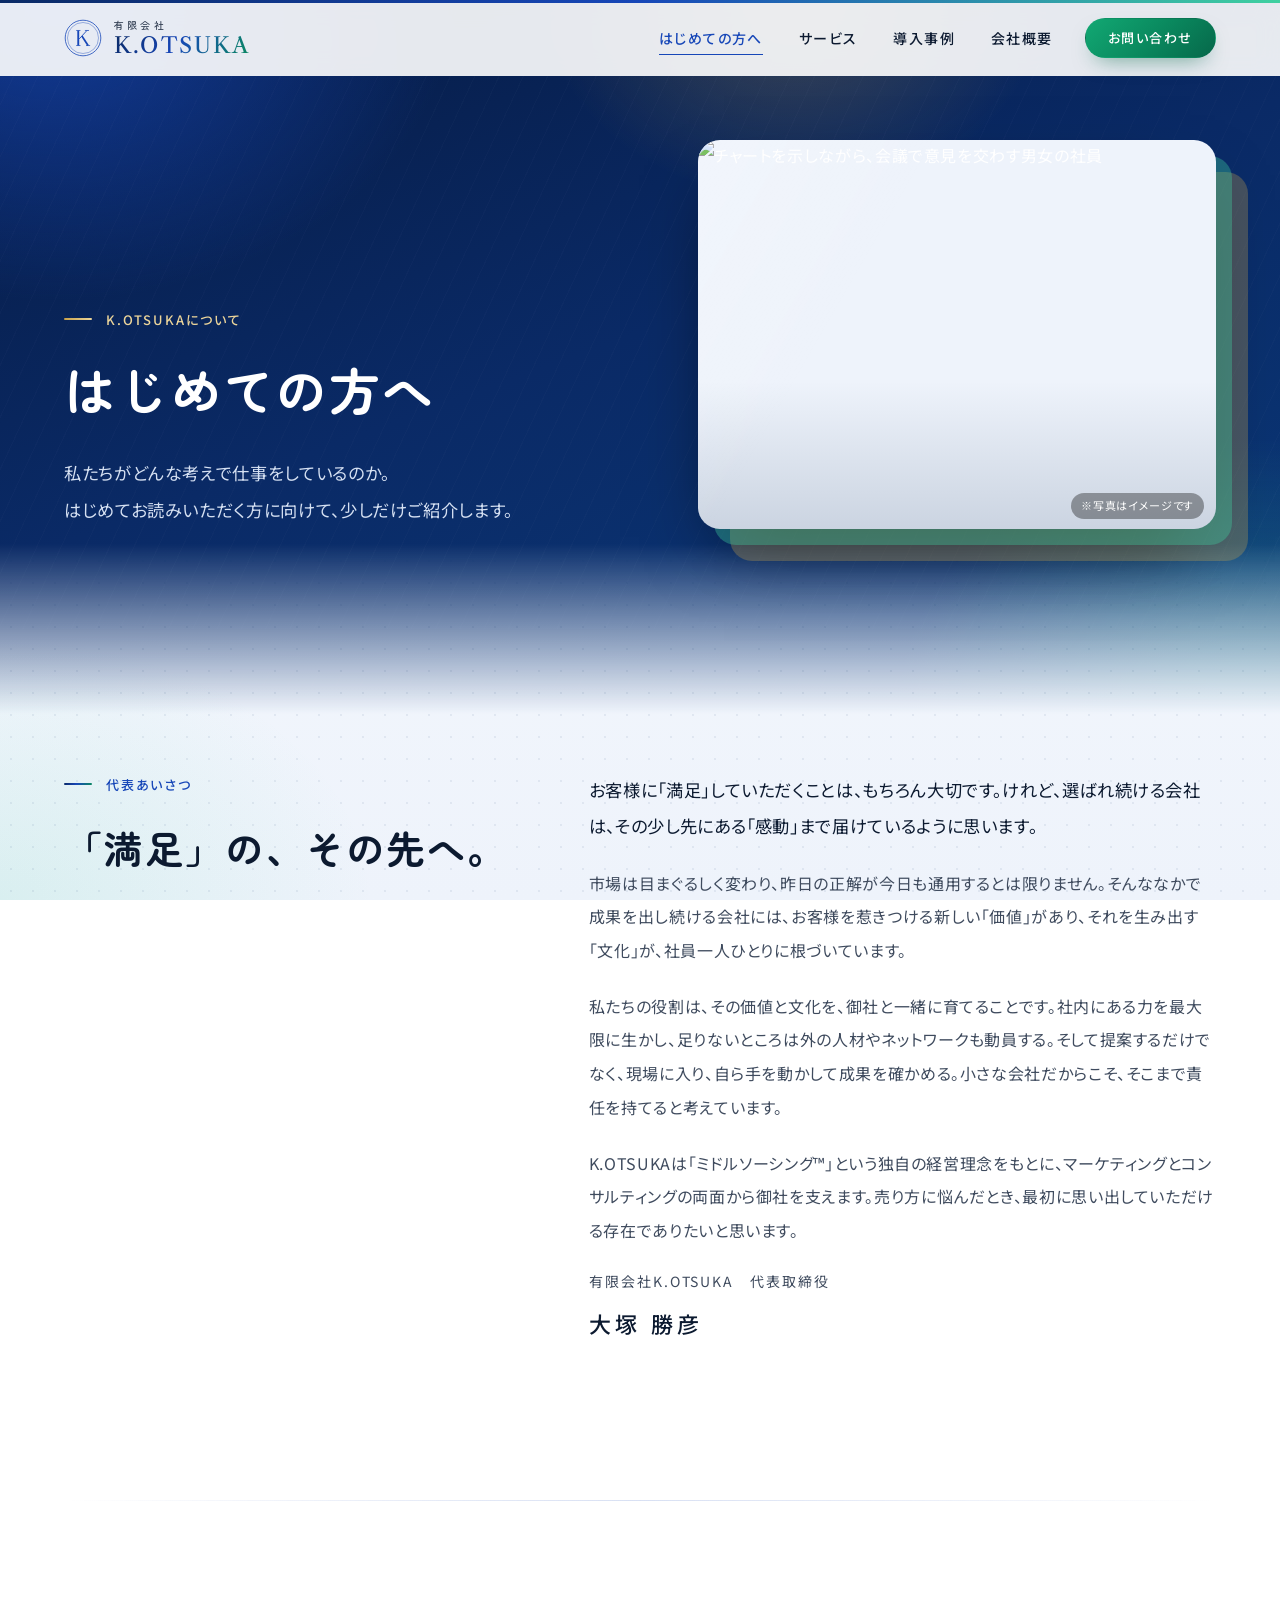
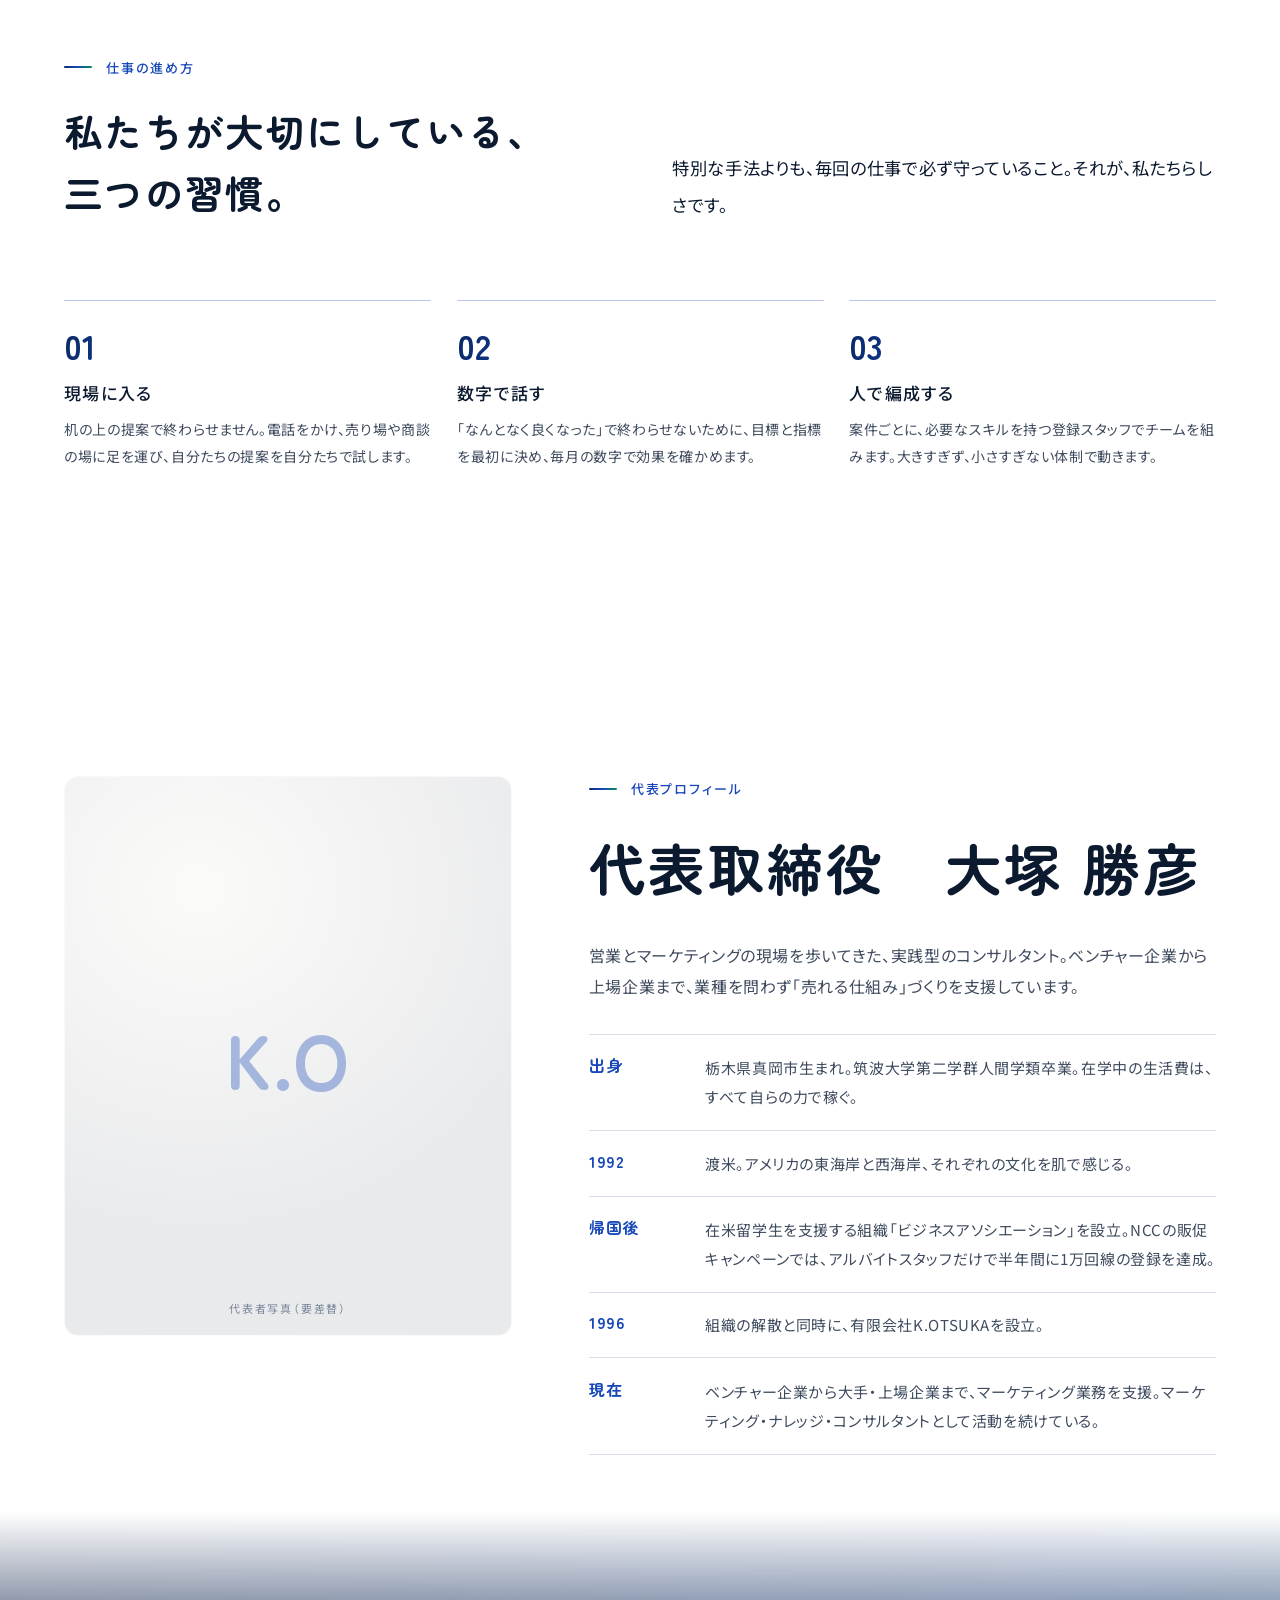
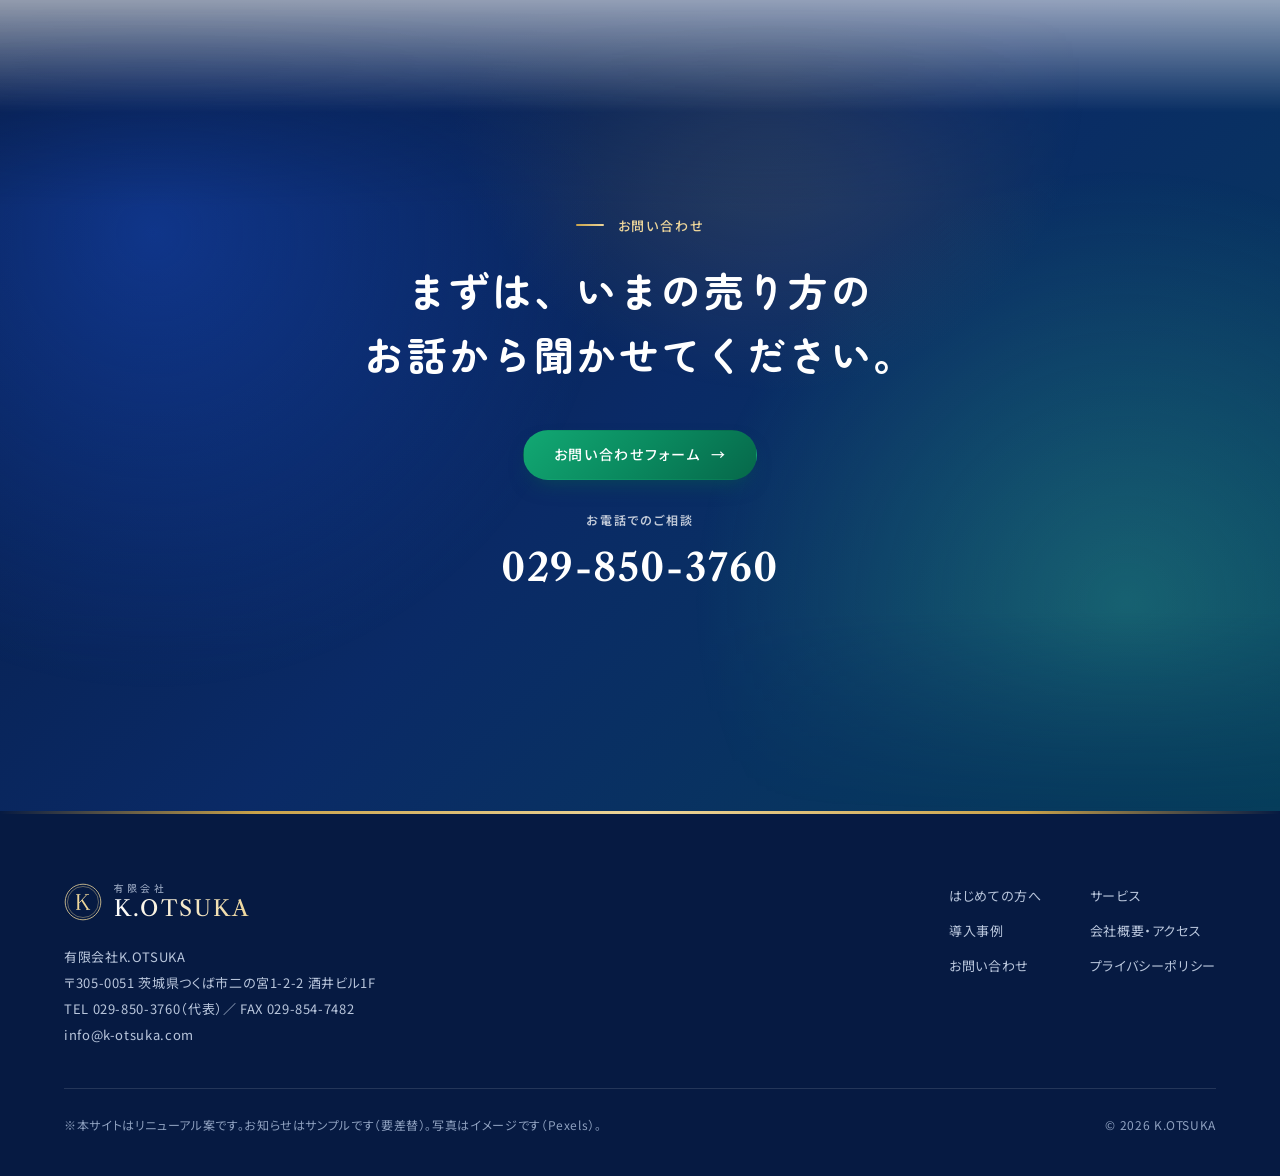
==== commit 8ef3d423: "LINE 等で URL を送ったときのプレビュー画像（OGP）を追加 - assets/og.png（1200×630）を作成し、全ページに og:image を設定 - トップの og:title " ====
--- a/about.html
+++ b/about.html
@@ -14,6 +14,11 @@
 <meta property="og:title" content="はじめての方へ｜K.OTSUKA">
 <meta property="og:description" content="有限会社K.OTSUKAの考え方と働き方。企画を渡して終わりにせず、現場で動き、数字で確かめ、人で編成するマーケティング会社です。">
 <meta property="og:url" content="https://fujikurakenjiwork-beep.github.io/marketing-consulting-hp/about.html">
+<meta property="og:image" content="https://fujikurakenjiwork-beep.github.io/marketing-consulting-hp/assets/og.png">
+<meta property="og:image:width" content="1200">
+<meta property="og:image:height" content="630">
+<meta property="og:image:alt" content="有限会社K.OTSUKA ホームページ リニューアル案">
+<meta name="twitter:card" content="summary_large_image">
 <link rel="icon" href="favicon.svg" type="image/svg+xml">
 <link rel="preconnect" href="https://fonts.googleapis.com">
 <link rel="preconnect" href="https://fonts.gstatic.com" crossorigin>
--- a/assets/style.css
+++ b/assets/style.css
@@ -1,5 +1,5 @@
 /* =========================================================
-   有限会社K.OTSUKA — 共通スタイル（明るいカジュアル版：グラデーション＋レイヤー）
+   有限会社K.OTSUKA — 共通スタイル（健康経営サイトと同じ配色：濃紺×青×ミント×金）
    ブランドの動詞: 「動かす」 → キー演出: KVで上昇線が描かれ、
    01企画 → 02実践 → 03検証 の節点が順に灯る（ページで1箇所のみ）
    ========================================================= */
@@ -476,7 +476,7 @@
 
 .checks{display:grid;gap:12px;margin-top:28px}
 .checks li{display:flex;gap:12px;align-items:baseline;font-weight:500;letter-spacing:.04em}
-.checks li::before{content:"";flex:none;width:18px;height:18px;border-radius:50%;background:rgba(var(--accent-rgb),.12) url("data:image/svg+xml,%3Csvg xmlns='http://www.w3.org/2000/svg' viewBox='0 0 18 18'%3E%3Cpath d='M5 9.5l2.5 2.5L13 6.5' fill='none' stroke='%231f74d6' stroke-width='1.8' stroke-linecap='round' stroke-linejoin='round'/%3E%3C/svg%3E") center/18px no-repeat;transform:translateY(3px)}
+.checks li::before{content:"";flex:none;width:18px;height:18px;border-radius:50%;background:rgba(var(--accent-rgb),.12) url("data:image/svg+xml,%3Csvg xmlns='http://www.w3.org/2000/svg' viewBox='0 0 18 18'%3E%3Cpath d='M5 9.5l2.5 2.5L13 6.5' fill='none' stroke='%230a8a5f' stroke-width='1.8' stroke-linecap='round' stroke-linejoin='round'/%3E%3C/svg%3E") center/18px no-repeat;transform:translateY(3px)}
 
 
 /* =========================================================
@@ -489,7 +489,7 @@
     radial-gradient(90% 60% at 110% 40%, #efe6d3 0%, rgba(239,230,211,0) 58%),
     radial-gradient(80% 60% at -10% 78%, #f1ebdf 0%, rgba(241,235,223,0) 60%),
     linear-gradient(180deg, #f7f3eb 0%, #f1ece2 48%, #f5f1e9 100%)}
-.bg-canvas::after{content:"";position:absolute;inset:0;opacity:.09;background-image:url("data:image/svg+xml,%3Csvg xmlns='http://www.w3.org/2000/svg' width='56' height='56' viewBox='0 0 56 56'%3E%3Cg fill='none' stroke='%231f74d6' stroke-width='.7'%3E%3Ccircle cx='0' cy='0' r='28'/%3E%3Ccircle cx='56' cy='0' r='28'/%3E%3Ccircle cx='0' cy='56' r='28'/%3E%3Ccircle cx='56' cy='56' r='28'/%3E%3Ccircle cx='28' cy='28' r='28'/%3E%3C/g%3E%3C/svg%3E");background-size:56px 56px;
+.bg-canvas::after{content:"";position:absolute;inset:0;opacity:.09;background-image:url("data:image/svg+xml,%3Csvg xmlns='http://www.w3.org/2000/svg' width='56' height='56' viewBox='0 0 56 56'%3E%3Cg fill='none' stroke='%230a8a5f' stroke-width='.7'%3E%3Ccircle cx='0' cy='0' r='28'/%3E%3Ccircle cx='56' cy='0' r='28'/%3E%3Ccircle cx='0' cy='56' r='28'/%3E%3Ccircle cx='56' cy='56' r='28'/%3E%3Ccircle cx='28' cy='28' r='28'/%3E%3C/g%3E%3C/svg%3E");background-size:56px 56px;
   -webkit-mask-image:radial-gradient(120% 90% at 50% 50%, rgba(0,0,0,.35) 0%, #000 100%);mask-image:radial-gradient(120% 90% at 50% 50%, rgba(0,0,0,.35) 0%, #000 100%)}
 
 /* 濃紺のセクション・KV・下層ヒーローの地紋 */
@@ -703,3 +703,126 @@
 .logo b{font-weight:400;font-size:22px;letter-spacing:.1em}
 @media (max-width:479px){.logo b{font-size:19px}}
 #loading .word{font-weight:400}
+
+
+/* =========================================================
+   健康経営サイトと同じ背景の色使い
+   濃紺 #0a2a66 / 深い紺 #061a42 / ロイヤル #1747b8 / 緑 #0a8a5f / ミント #3fd0a0 / 金 #c9a24a
+   ========================================================= */
+:root{
+  --navy:#0a2a66;
+  --navy-deep:#061a42;
+  --royal:#1747b8;
+  --mint:#3fd0a0;
+  --gold:#c9a24a;
+  --gold-l:#ecd59a;
+  --ink:#0c1a30;
+  --ink-2:#3f4b5e;
+  --ink-3:#7a869a;
+  --paper:#f3f7fd;
+  --paper-2:#eef3fb;
+  --dark:#0a2a66;
+  --dark-rgb:10,42,102;
+  --accent:#1747b8;
+  --accent-rgb:23,71,184;
+  --accent-light:#ecd59a;
+  --accent-2:#0a8a5f;
+  --accent-2-dark:#06684a;
+  --line:#d8e0ec;
+  --card:#ffffff;
+  --radius:14px;
+  --grad:linear-gradient(120deg,#0a2a66 0%,#1747b8 45%,#0a8a5f 100%);
+  --grad-deep:linear-gradient(120deg,#0a2a66 0%,#1747b8 45%,#0a8a5f 100%);
+  --grad-warm:linear-gradient(135deg,#12a873 0%,#0a8a5f 50%,#06684a 100%);
+  --shadow-card:0 18px 40px -24px rgba(10,42,102,.35),0 2px 6px -2px rgba(10,42,102,.08);
+}
+
+/* ページの地：淡い青のグラデーション＋青とミントのほのかな光＋細かなドット */
+.bg-canvas{background:
+    radial-gradient(50% 45% at 100% 0%, rgba(23,71,184,.10) 0%, rgba(23,71,184,0) 65%),
+    radial-gradient(45% 45% at 0% 100%, rgba(63,208,160,.12) 0%, rgba(63,208,160,0) 65%),
+    linear-gradient(180deg,#f7faff 0%,#f3f7fd 50%,#eef3fb 100%)}
+.bg-canvas::after{filter:none;opacity:1;background-repeat:repeat;background-size:22px 22px;
+  background-image:radial-gradient(rgba(10,42,102,.07) 1px, rgba(10,42,102,0) 1.2px)}
+
+/* ヘッダー：白＋上端に流れるグラデーションライン */
+.header{background:rgba(255,255,255,.9);box-shadow:0 1px 0 rgba(10,42,102,.08)}
+.header::after{top:0;bottom:auto;height:3px;opacity:1;
+  background:linear-gradient(90deg,var(--navy),var(--royal),var(--mint),var(--gold),var(--navy));
+  background-size:200% 100%;animation:fx-line 10s linear infinite}
+@keyframes fx-line{to{background-position:-200% 0}}
+.header .btn{background:var(--grad-warm);box-shadow:0 10px 22px -10px rgba(6,104,74,.6)}
+.logo-mark{color:var(--royal)}
+.logo b{background:var(--grad);-webkit-background-clip:text;background-clip:text;color:transparent}
+
+/* KV・下層ヒーロー：濃紺の帯＋斜めの光の筋＋青・ミント・金の光 */
+.kv,.page-hero{color:#fff}
+.kv::before,.page-hero::before{background:
+    radial-gradient(45% 60% at 4% 0%, rgba(23,71,184,.75), rgba(23,71,184,0) 70%),
+    radial-gradient(40% 55% at 98% 100%, rgba(63,208,160,.32), rgba(63,208,160,0) 70%),
+    radial-gradient(28% 40% at 62% 0%, rgba(201,162,74,.28), rgba(201,162,74,0) 70%),
+    linear-gradient(160deg,#061a42 0%,#0a2a66 48%,#0b3a7a 100%);
+  -webkit-mask-image:linear-gradient(180deg,#000 0,#000 calc(100% - 170px),transparent 100%);
+  mask-image:linear-gradient(180deg,#000 0,#000 calc(100% - 170px),transparent 100%)}
+.kv::after,.page-hero::after{inset:0 0 -96px;width:auto;height:auto;border-radius:0;filter:none;opacity:.5;
+  background:repeating-linear-gradient(115deg,rgba(255,255,255,.035) 0 1px,rgba(255,255,255,0) 1px 22px);
+  -webkit-mask-image:linear-gradient(180deg,#000 0,#000 calc(100% - 170px),transparent 100%);
+  mask-image:linear-gradient(180deg,#000 0,#000 calc(100% - 170px),transparent 100%)}
+.kv .kicker,.page-hero .kicker{color:var(--gold-l)}
+.kv .kicker::before,.page-hero .kicker::before{background:linear-gradient(90deg,var(--gold),var(--gold-l))}
+.kv .h-display,.page-hero .h-display{color:#fff}
+.kv .h-display em,.page-hero .h-display em{background:linear-gradient(90deg,var(--mint),#9ff0d2 50%,var(--gold-l));-webkit-background-clip:text;background-clip:text;color:transparent}
+.kv .kv-lead,.page-hero .lead,.page-hero p{color:#d5e0f2}
+.kv .kv-points li{background:rgba(255,255,255,.08);border:1.5px solid rgba(236,213,154,.75);color:#fff;box-shadow:none}
+.kv .btn,.page-hero .btn{background:transparent;border-color:rgba(255,255,255,.75);color:#fff}
+.kv .btn:hover,.page-hero .btn:hover{background:rgba(255,255,255,.12);border-color:#fff;color:#fff}
+.btn--accent,.kv .btn--accent,.page-hero .btn--accent,.section-dark .btn--accent,.cta-fixed .btn--accent{
+  background:var(--grad-warm);border-color:transparent;color:#fff;box-shadow:0 10px 22px -10px rgba(6,104,74,.6)}
+.btn--accent:hover,.kv .btn--accent:hover,.page-hero .btn--accent:hover,.section-dark .btn--accent:hover{
+  background:var(--grad-warm);color:#fff;transform:translateY(-2px);box-shadow:0 14px 26px -10px rgba(6,104,74,.7)}
+.page-hero .subnav a{background:rgba(255,255,255,.06);border-color:rgba(255,255,255,.3);color:#fff}
+.page-hero .subnav a:hover{background:#fff;color:var(--navy)}
+
+/* 写真：上に淡い光沢、下に紺の陰影。KV の写真はミントと金のレイヤーを重ねる */
+.photo::after{background:
+    linear-gradient(120deg,rgba(255,255,255,.2) 0%,rgba(255,255,255,0) 32%),
+    linear-gradient(180deg,rgba(20,50,90,0) 62%,rgba(20,50,90,.16) 100%)}
+.kv .photo,.page-hero .photo{box-shadow:16px 16px 0 0 rgba(63,208,160,.35),32px 32px 0 0 rgba(201,162,74,.3),0 34px 70px -26px rgba(0,0,0,.7)}
+
+/* 濃色セクション：濃紺のグラデーション＋青・ミント・金の光 */
+.section-dark::before{background:linear-gradient(135deg,#061a42 0%,#0a2a66 50%,#063f5a 100%)}
+.section-dark::after{background-image:
+    radial-gradient(circle at 12% 28%, rgba(23,71,184,.55), rgba(23,71,184,0) 36%),
+    radial-gradient(circle at 88% 74%, rgba(63,208,160,.28), rgba(63,208,160,0) 34%),
+    radial-gradient(circle at 60% 8%, rgba(201,162,74,.22), rgba(201,162,74,0) 30%)}
+.section-dark .kicker{color:var(--gold-l)}
+.section-dark .kicker::before{background:linear-gradient(90deg,var(--gold),var(--gold-l))}
+.section-dark .h-sub,.section-dark .lead,.section-dark p{color:#d5e0f2}
+.section-dark .stat .num{color:var(--gold-l)}
+.section-dark .btn:hover{color:var(--navy)}
+/* 最後の CTA はそのまま濃紺のフッターへつなぐ（下端を溶かさない） */
+.section-dark.cta::before{-webkit-mask-image:linear-gradient(180deg,transparent 0,#000 200px);mask-image:linear-gradient(180deg,transparent 0,#000 200px)}
+
+/* 見出しのラベル・カード */
+.kicker{color:var(--accent)}
+.kicker::before{width:28px;height:2px;border-radius:2px;background:var(--grad)}
+.h2 em{background:var(--grad);-webkit-background-clip:text;background-clip:text;color:transparent}
+.card,.bsc > div,.contact-box{background:#fff;border:0;box-shadow:var(--shadow-card);overflow:hidden}
+.card::before{content:"";position:absolute;left:0;right:0;top:0;height:3px;background:var(--grad)}
+a.card:hover{background:#fff}
+.checks li::before{background-color:rgba(10,138,95,.12)}
+#loading{background:#fff}
+#loading .word{color:var(--navy)}
+
+/* フッター：深い紺＋上端に金のライン */
+.footer{background:var(--navy-deep);color:#b9c6dc}
+.footer::before{left:0;right:0;height:3px;border-radius:0;opacity:1;
+  background:linear-gradient(90deg,transparent,var(--gold) 20%,var(--gold-l) 50%,var(--gold) 80%,transparent)}
+.footer-inner{border-bottom-color:rgba(255,255,255,.12)}
+.footer-bottom{color:#8ea0bf}
+.footer a:hover{color:var(--gold-l)}
+.footer .logo-mark{color:var(--gold-l)}
+.footer .logo b{background:linear-gradient(90deg,#fff,var(--gold-l));-webkit-background-clip:text;background-clip:text;color:transparent}
+.footer .logo small{color:#b9c6dc}
+
+@media (prefers-reduced-motion:reduce){.header::after{animation:none}}
